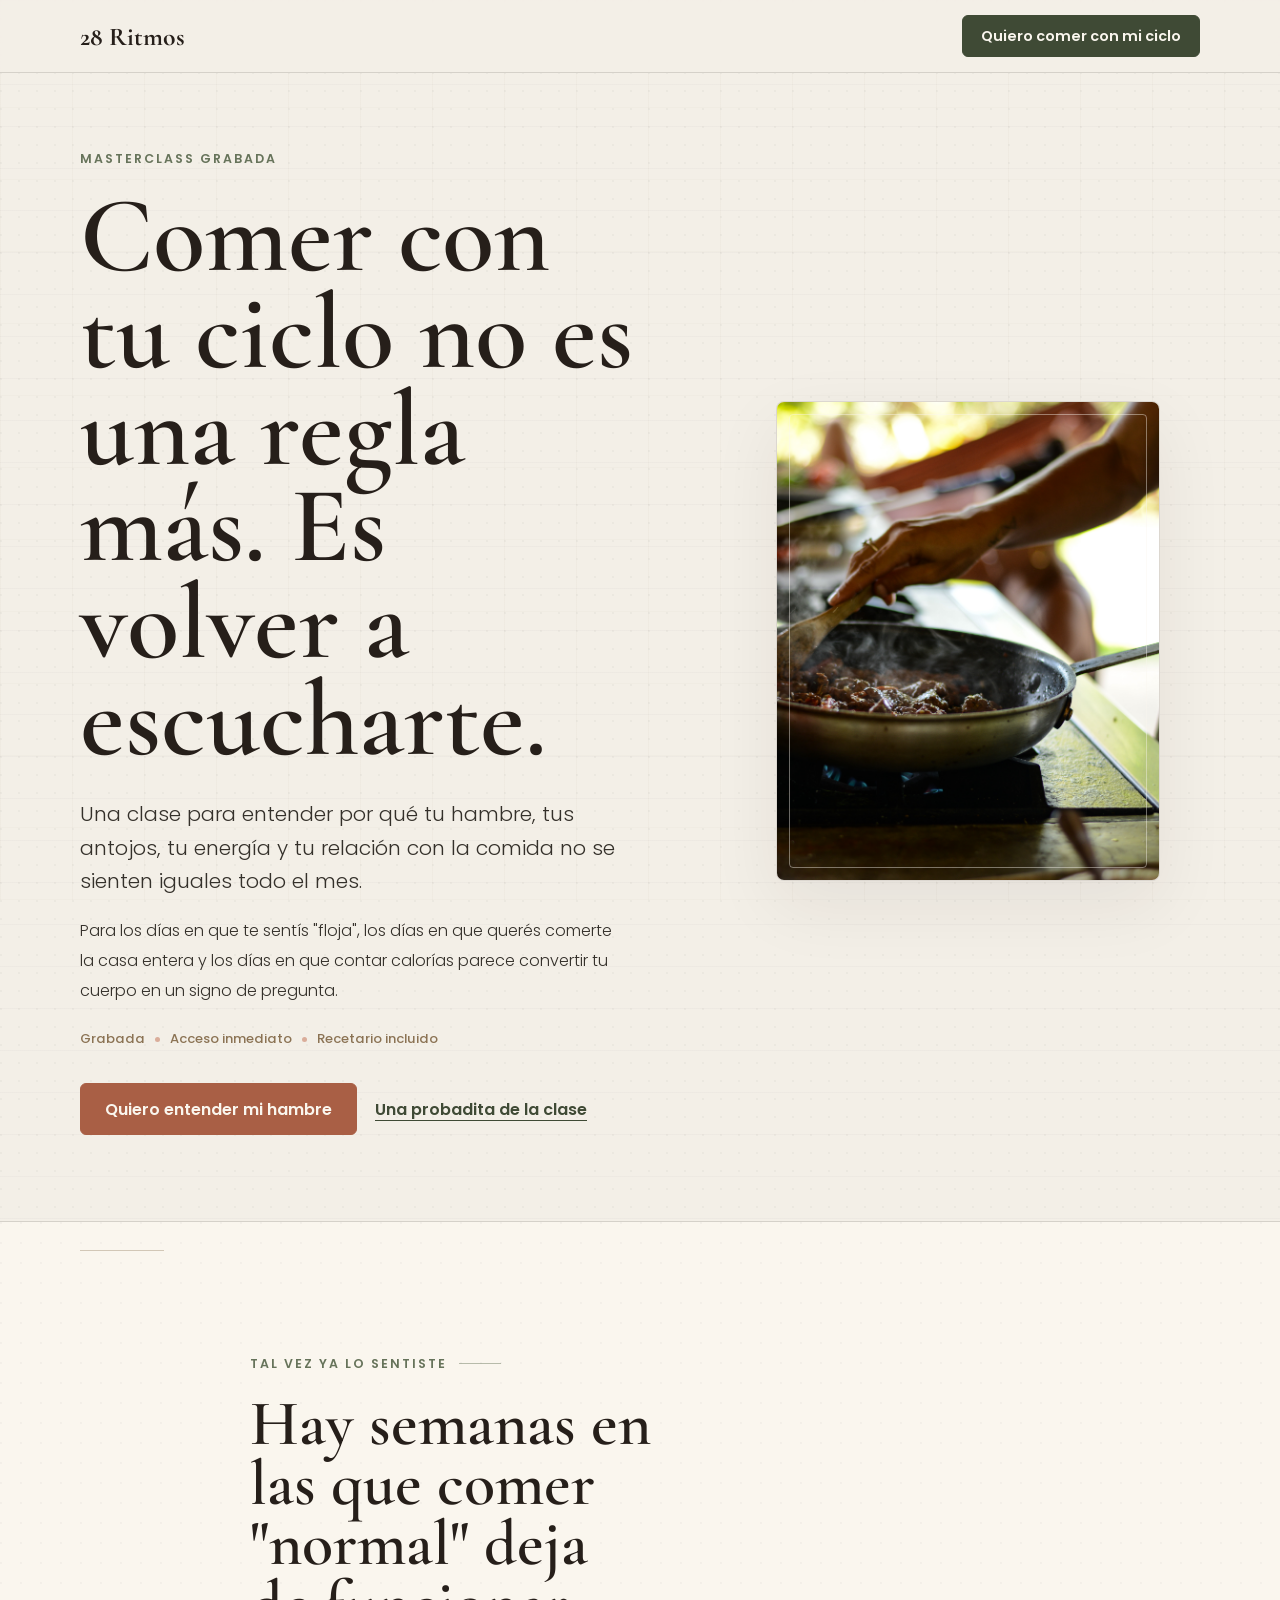
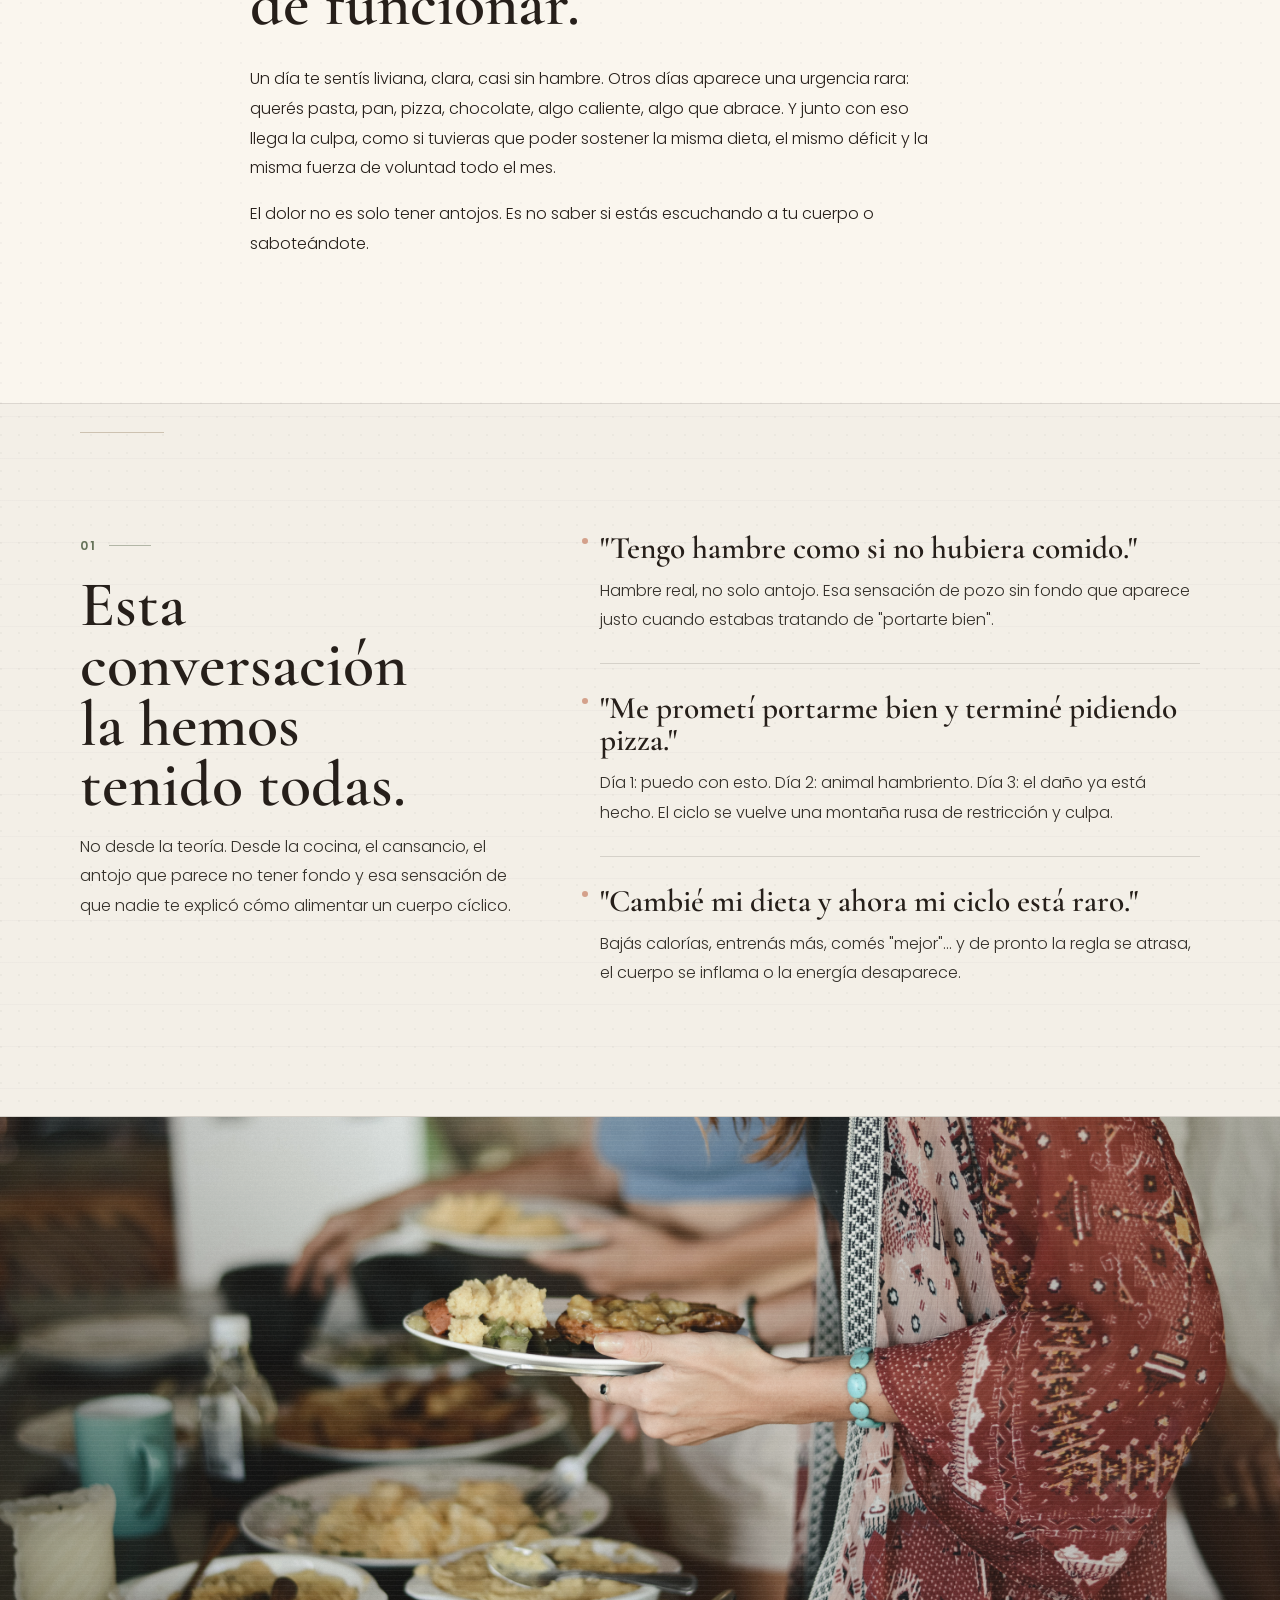
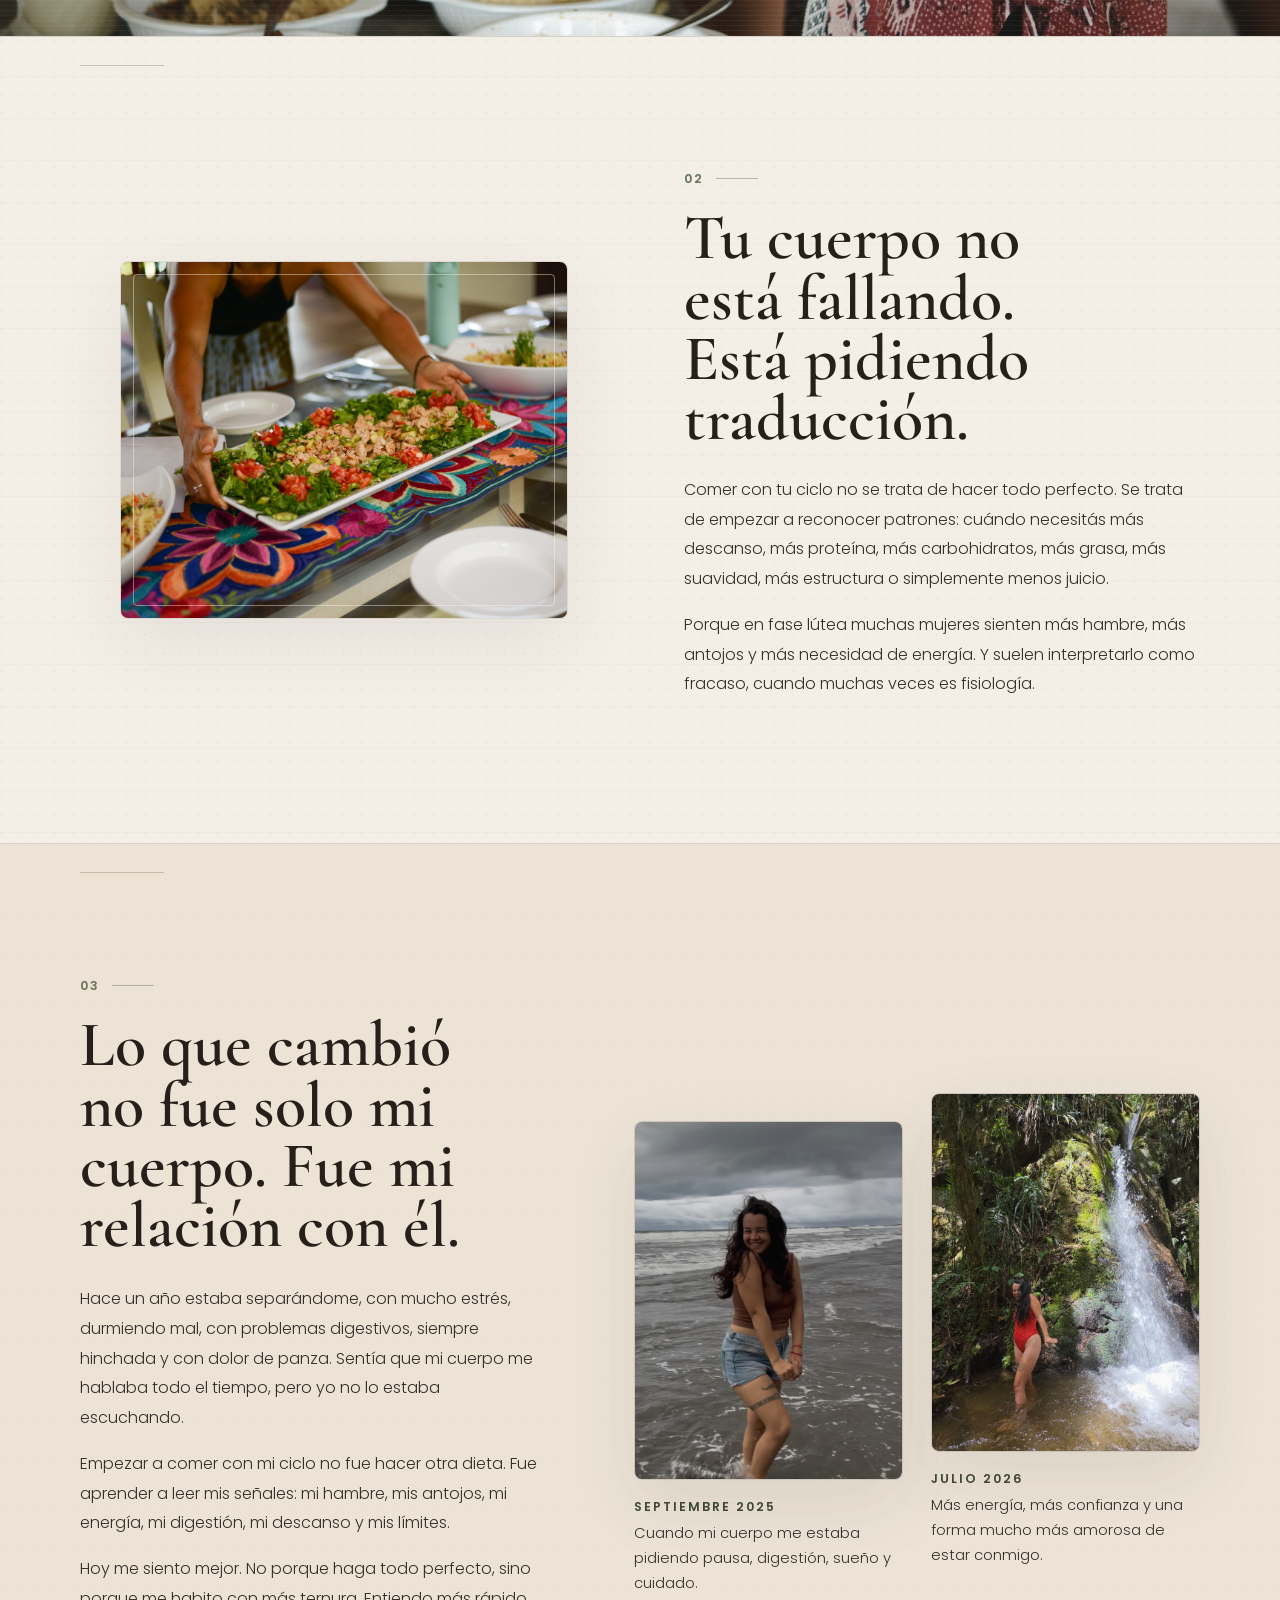
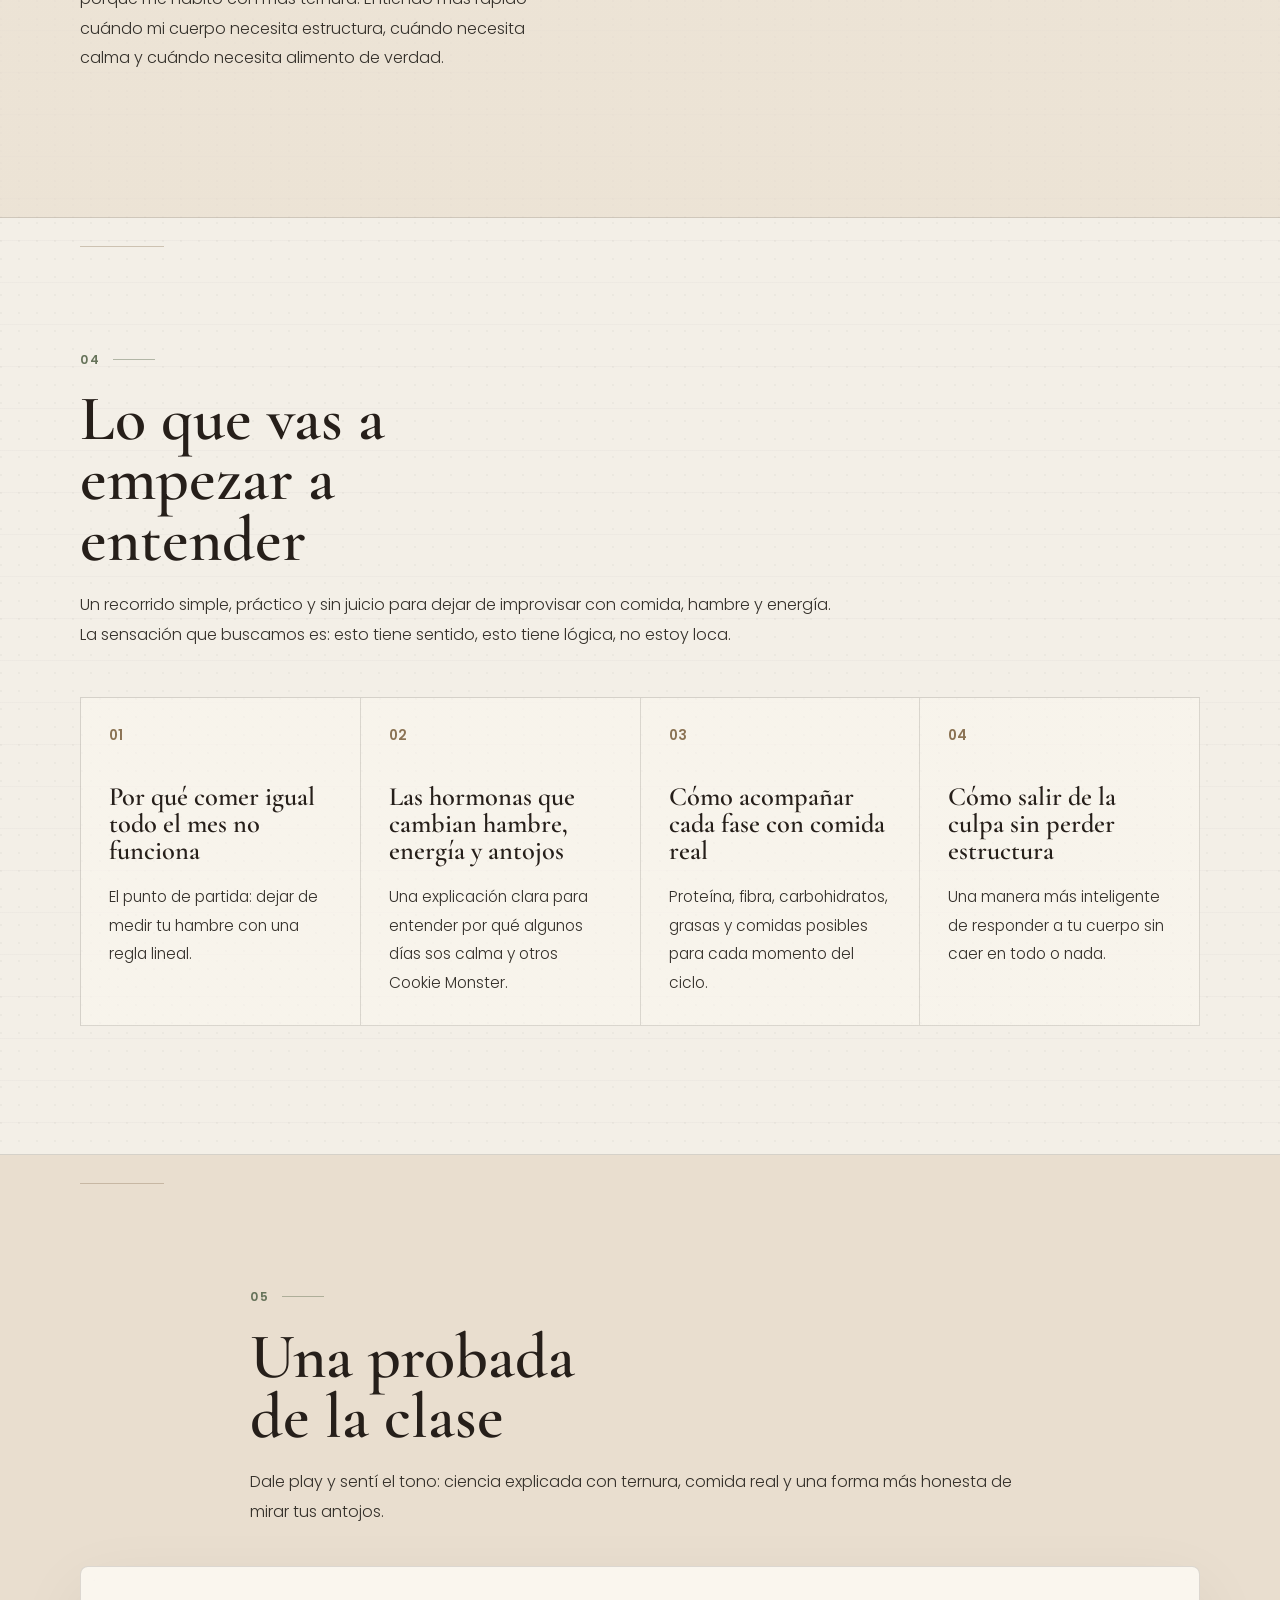
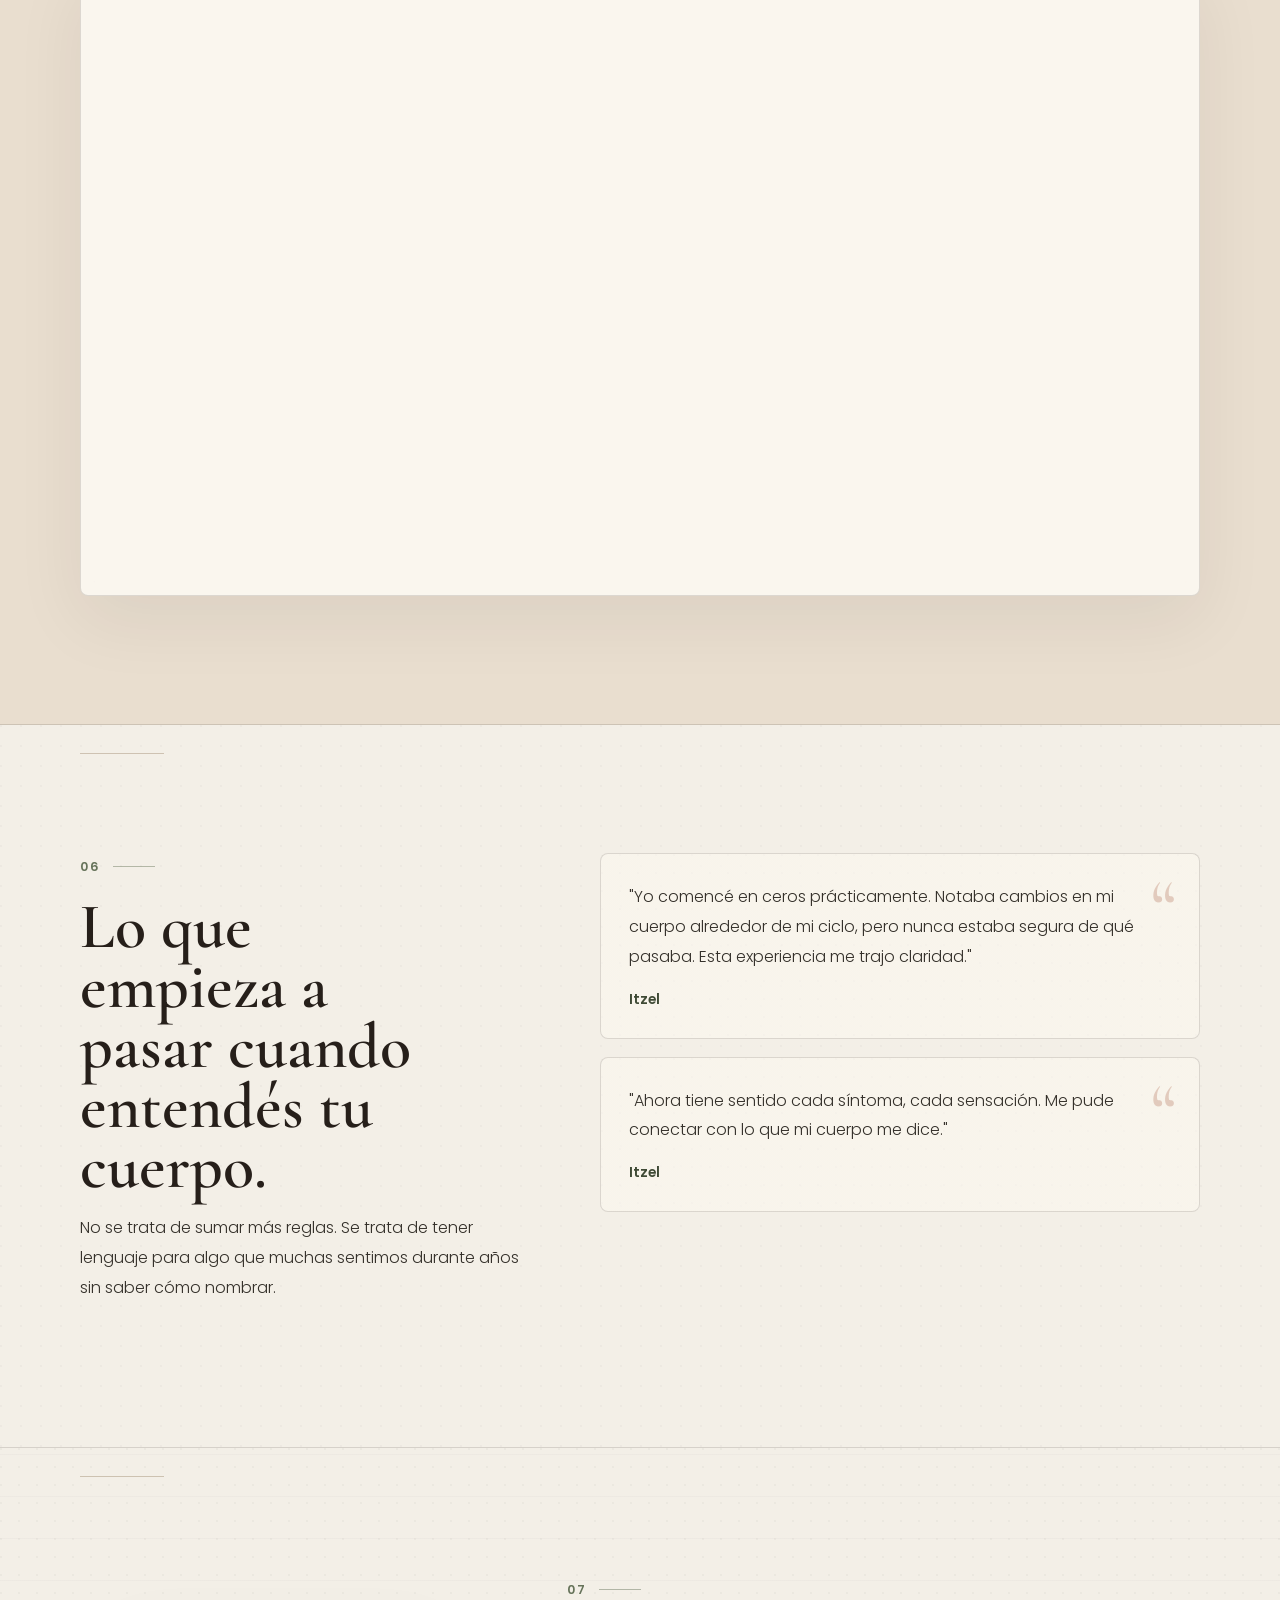
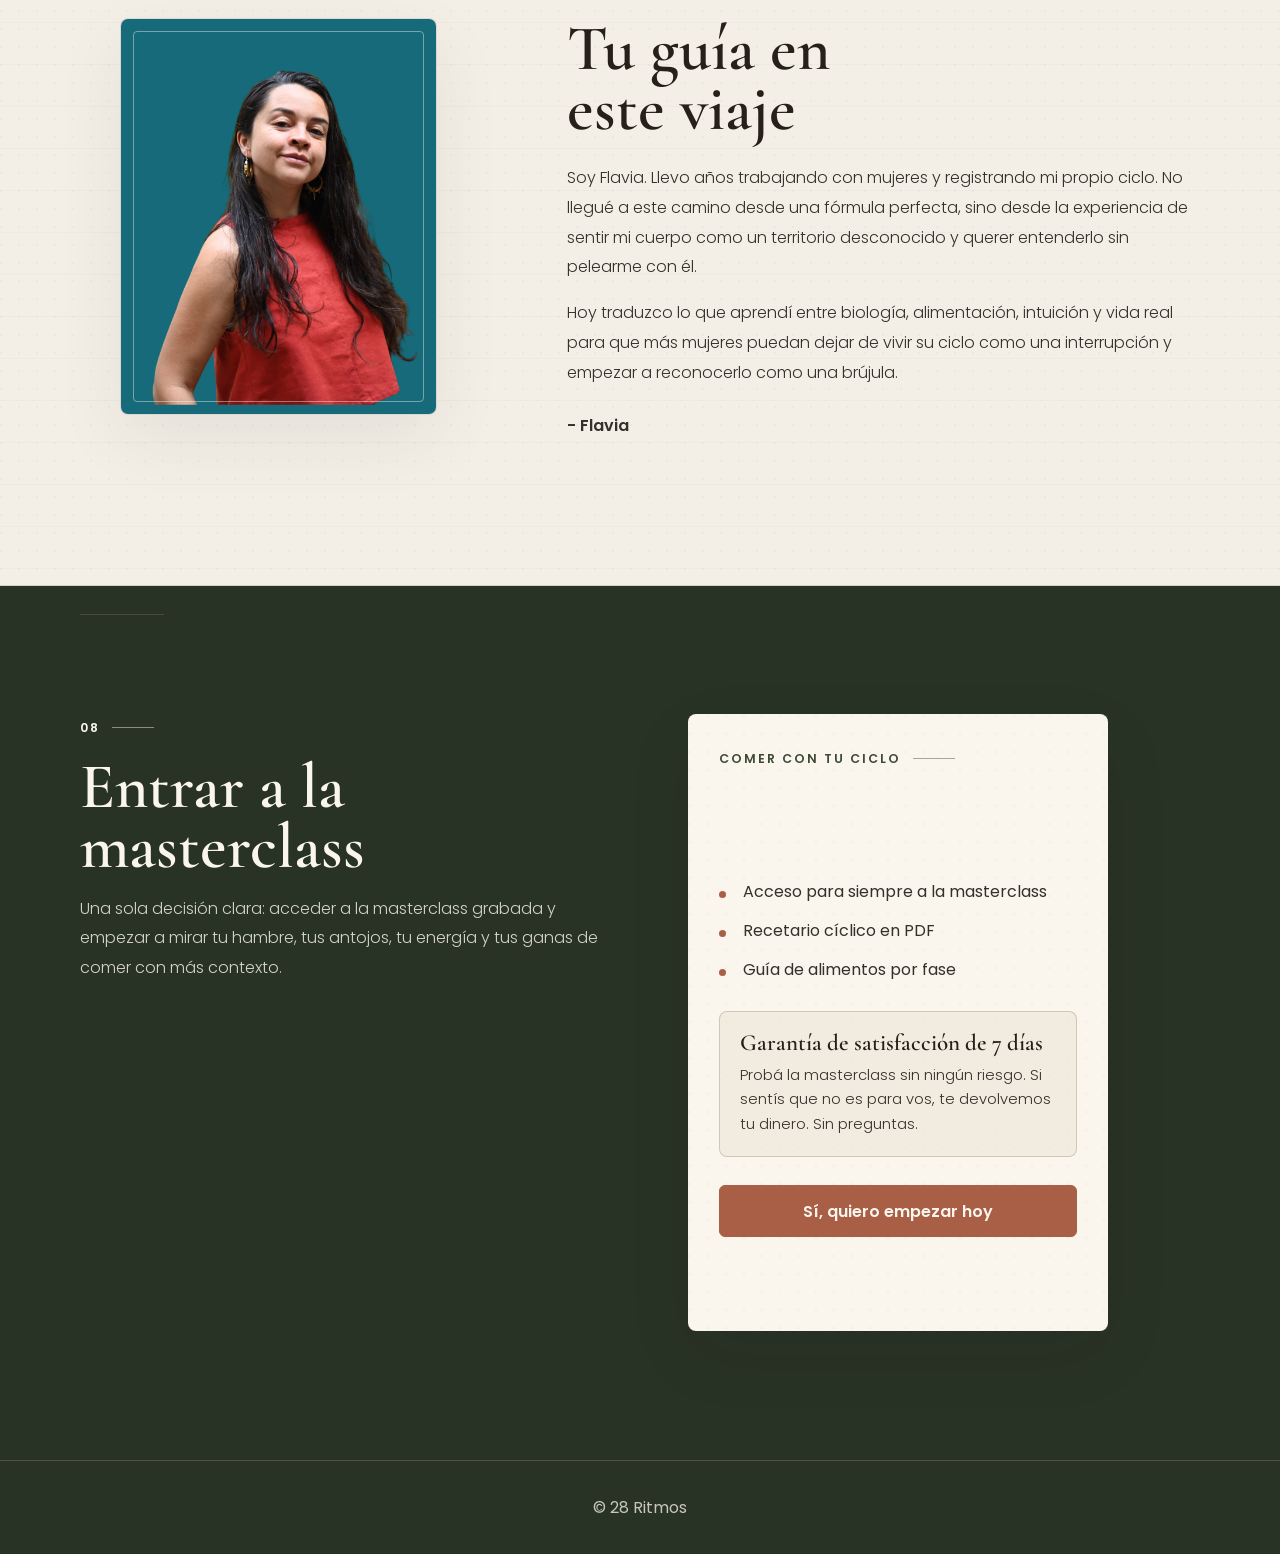
==== index.html @ 04b32494 "Refine masterclass video CTA" ====
<!DOCTYPE html>
<html lang="es-AR">
<head>
  <meta charset="UTF-8" />
  <meta name="viewport" content="width=device-width, initial-scale=1.0" />
  <title>Comer con tu ciclo · Masterclass 28 Ritmos</title>
  <link rel="preconnect" href="https://fonts.googleapis.com">
  <link rel="preconnect" href="https://fonts.gstatic.com" crossorigin>
  <link href="https://fonts.googleapis.com/css2?family=Cormorant+Garamond:wght@500;600;700&family=Poppins:wght@300;400;500;600&display=swap" rel="stylesheet">
  <link rel="stylesheet" href="styles.css" />
  <script src="https://t.contentsquare.net/uxa/dbc3b6485db38.js" defer></script>
  <script>
    !function(f,b,e,v,n,t,s)
    {if(f.fbq)return;n=f.fbq=function(){n.callMethod?
    n.callMethod.apply(n,arguments):n.queue.push(arguments)};
    if(!f._fbq)f._fbq=n;n.push=n;n.loaded=!0;n.version='2.0';
    n.queue=[];t=b.createElement(e);t.async=!0;
    t.src=v;s=b.getElementsByTagName(e)[0];
    s.parentNode.insertBefore(t,s)}(window, document,'script',
    'https://connect.facebook.net/en_US/fbevents.js');
    fbq('init', '357881474631992');
    fbq('track', 'PageView');
  </script>
</head>
<body>
  <noscript><img height="1" width="1" style="display:none" src="https://www.facebook.com/tr?id=357881474631992&ev=PageView&noscript=1" alt="" /></noscript>
  <header class="site-header">
    <div class="container header-inner">
      <a class="brand" href="#inicio">28 Ritmos</a>
      <a class="header-cta" href="#checkout">Quiero comer con mi ciclo</a>
    </div>
  </header>

  <main id="inicio">
    <section class="hero">
      <div class="container hero-grid">
        <div class="hero-copy">
          <p class="eyebrow">Masterclass grabada</p>
          <h1>Comer con tu ciclo no es una regla más. Es volver a escucharte.</h1>
          <p class="lead">Una clase para entender por qué tu hambre, tus antojos, tu energía y tu relación con la comida no se sienten iguales todo el mes.</p>
          <p class="soft-copy">Para los días en que te sentís "floja", los días en que querés comerte la casa entera y los días en que contar calorías parece convertir tu cuerpo en un signo de pregunta.</p>
          <div class="hero-meta" aria-label="Detalles de la masterclass">
            <span>Grabada</span>
            <span>Acceso inmediato</span>
            <span>Recetario incluido</span>
          </div>
          <div class="hero-actions">
            <a class="btn primary" href="#checkout">Quiero entender mi hambre</a>
            <a class="text-link" href="#video">Una probadita de la clase</a>
          </div>
        </div>

        <figure class="hero-image">
          <img src="imagenes/Tantrahuasca-44.jpg" alt="Manos cocinando en una cocina abierta, con luz natural" />
        </figure>
      </div>
    </section>

    <section class="chapter intro-note">
      <div class="container narrow">
        <p class="chapter-kicker">Tal vez ya lo sentiste</p>
        <h2>Hay semanas en las que comer "normal" deja de funcionar.</h2>
        <p>Un día te sentís liviana, clara, casi sin hambre. Otros días aparece una urgencia rara: querés pasta, pan, pizza, chocolate, algo caliente, algo que abrace. Y junto con eso llega la culpa, como si tuvieras que poder sostener la misma dieta, el mismo déficit y la misma fuerza de voluntad todo el mes.</p>
        <p>El dolor no es solo tener antojos. Es no saber si estás escuchando a tu cuerpo o saboteándote.</p>
      </div>
    </section>

    <section class="chapter lived-in">
      <div class="container split-grid">
        <div>
          <p class="section-label">01</p>
          <h2>Esta conversación la hemos tenido todas.</h2>
          <p class="muted">No desde la teoría. Desde la cocina, el cansancio, el antojo que parece no tener fondo y esa sensación de que nadie te explicó cómo alimentar un cuerpo cíclico.</p>
        </div>
        <div class="pain-list" aria-label="Dolores comunes de alimentación y ciclo">
          <article>
            <h3>"Tengo hambre como si no hubiera comido."</h3>
            <p>Hambre real, no solo antojo. Esa sensación de pozo sin fondo que aparece justo cuando estabas tratando de "portarte bien".</p>
          </article>
          <article>
            <h3>"Me prometí portarme bien y terminé pidiendo pizza."</h3>
            <p>Día 1: puedo con esto. Día 2: animal hambriento. Día 3: el daño ya está hecho. El ciclo se vuelve una montaña rusa de restricción y culpa.</p>
          </article>
          <article>
            <h3>"Cambié mi dieta y ahora mi ciclo está raro."</h3>
            <p>Bajás calorías, entrenás más, comés "mejor"... y de pronto la regla se atrasa, el cuerpo se inflama o la energía desaparece.</p>
          </article>
        </div>
      </div>
    </section>

    <section class="image-band">
      <img src="imagenes/Tantrahuasca-1.jpg" alt="Mujeres sirviéndose comida en una mesa compartida" />
    </section>

    <section class="chapter body-language">
      <div class="container split-grid reverse">
        <figure class="quiet-image">
          <img src="imagenes/Tantrahuasca-48.jpg" alt="Manos llevando comida fresca a una mesa compartida" />
        </figure>
        <div>
          <p class="section-label">02</p>
          <h2>Tu cuerpo no está fallando. Está pidiendo traducción.</h2>
          <p>Comer con tu ciclo no se trata de hacer todo perfecto. Se trata de empezar a reconocer patrones: cuándo necesitás más descanso, más proteína, más carbohidratos, más grasa, más suavidad, más estructura o simplemente menos juicio.</p>
          <p>Porque en fase lútea muchas mujeres sienten más hambre, más antojos y más necesidad de energía. Y suelen interpretarlo como fracaso, cuando muchas veces es fisiología.</p>
        </div>
      </div>
    </section>

    <section class="chapter body-story">
      <div class="container body-story-grid">
        <div class="body-story-copy">
          <p class="section-label">03</p>
          <h2>Lo que cambió no fue solo mi cuerpo. Fue mi relación con él.</h2>
          <p>Hace un año estaba separándome, con mucho estrés, durmiendo mal, con problemas digestivos, siempre hinchada y con dolor de panza. Sentía que mi cuerpo me hablaba todo el tiempo, pero yo no lo estaba escuchando.</p>
          <p>Empezar a comer con mi ciclo no fue hacer otra dieta. Fue aprender a leer mis señales: mi hambre, mis antojos, mi energía, mi digestión, mi descanso y mis límites.</p>
          <p>Hoy me siento mejor. No porque haga todo perfecto, sino porque me habito con más ternura. Entiendo más rápido cuándo mi cuerpo necesita estructura, cuándo necesita calma y cuándo necesita alimento de verdad.</p>
        </div>
        <div class="body-story-photos" aria-label="Historia personal de Flavia">
          <figure class="story-photo story-photo-before">
            <img src="imagenes/flavia-septiembre-2025.jpg" alt="Flavia en la playa en septiembre de 2025" />
            <figcaption>
              <span>Septiembre 2025</span>
              Cuando mi cuerpo me estaba pidiendo pausa, digestión, sueño y cuidado.
            </figcaption>
          </figure>
          <figure class="story-photo story-photo-after">
            <img src="imagenes/flavia-julio-2026.JPG" alt="Flavia en una cascada en julio de 2026" />
            <figcaption>
              <span>Julio 2026</span>
              Más energía, más confianza y una forma mucho más amorosa de estar conmigo.
            </figcaption>
          </figure>
        </div>
      </div>
    </section>

    <section class="chapter learn">
      <div class="container">
        <div class="section-heading">
          <p class="section-label">04</p>
          <h2>Lo que vas a empezar a entender</h2>
          <p class="muted">Un recorrido simple, práctico y sin juicio para dejar de improvisar con comida, hambre y energía. La sensación que buscamos es: esto tiene sentido, esto tiene lógica, no estoy loca.</p>
        </div>

        <div class="modules">
          <article>
            <span>01</span>
            <h3>Por qué comer igual todo el mes no funciona</h3>
            <p>El punto de partida: dejar de medir tu hambre con una regla lineal.</p>
          </article>
          <article>
            <span>02</span>
            <h3>Las hormonas que cambian hambre, energía y antojos</h3>
            <p>Una explicación clara para entender por qué algunos días sos calma y otros Cookie Monster.</p>
          </article>
          <article>
            <span>03</span>
            <h3>Cómo acompañar cada fase con comida real</h3>
            <p>Proteína, fibra, carbohidratos, grasas y comidas posibles para cada momento del ciclo.</p>
          </article>
          <article>
            <span>04</span>
            <h3>Cómo salir de la culpa sin perder estructura</h3>
            <p>Una manera más inteligente de responder a tu cuerpo sin caer en todo o nada.</p>
          </article>
        </div>
      </div>
    </section>

    <section id="video" class="chapter video-section">
      <div class="container narrow">
        <p class="section-label">05</p>
        <h2>Una probada de la clase</h2>
        <p class="muted">Dale play y sentí el tono: ciencia explicada con ternura, comida real y una forma más honesta de mirar tus antojos.</p>
      </div>
      <div class="container video-container">
        <div class="video-wrap">
          <iframe src="https://www.youtube.com/embed/WgGdEuFdgo0" title="Video presentación de la masterclass Comer con tu Ciclo" frameborder="0" allow="accelerometer; autoplay; clipboard-write; encrypted-media; gyroscope; picture-in-picture" allowfullscreen></iframe>
        </div>
      </div>
    </section>

    <section class="chapter testimonials-section">
      <div class="container split-grid">
        <div>
          <p class="section-label">06</p>
          <h2>Lo que empieza a pasar cuando entendés tu cuerpo.</h2>
          <p class="muted">No se trata de sumar más reglas. Se trata de tener lenguaje para algo que muchas sentimos durante años sin saber cómo nombrar.</p>
        </div>
        <div class="testimonial-grid">
          <article class="testimonial-card">
            <p>"Yo comencé en ceros prácticamente. Notaba cambios en mi cuerpo alrededor de mi ciclo, pero nunca estaba segura de qué pasaba. Esta experiencia me trajo claridad."</p>
            <span>Itzel</span>
          </article>
          <article class="testimonial-card">
            <p>"Ahora tiene sentido cada síntoma, cada sensación. Me pude conectar con lo que mi cuerpo me dice."</p>
            <span>Itzel</span>
          </article>
        </div>
      </div>
    </section>

    <section class="chapter guide-section">
      <div class="container guide-grid">
        <figure class="guide-photo-wrap">
          <img class="guide-photo" src="imagenes/flavia-profile-picture.png" alt="Retrato de Flavia, guía de 28 Ritmos" />
        </figure>
        <div>
          <p class="section-label">07</p>
          <h2>Tu guía en este viaje</h2>
          <p>Soy Flavia. Llevo años trabajando con mujeres y registrando mi propio ciclo. No llegué a este camino desde una fórmula perfecta, sino desde la experiencia de sentir mi cuerpo como un territorio desconocido y querer entenderlo sin pelearme con él.</p>
          <p>Hoy traduzco lo que aprendí entre biología, alimentación, intuición y vida real para que más mujeres puedan dejar de vivir su ciclo como una interrupción y empezar a reconocerlo como una brújula.</p>
          <p class="signature">- Flavia</p>
        </div>
      </div>
    </section>

    <section id="checkout" class="chapter checkout">
      <div class="container checkout-grid">
        <div>
          <p class="section-label">08</p>
          <h2>Entrar a la masterclass</h2>
          <p>Una sola decisión clara: acceder a la masterclass grabada y empezar a mirar tu hambre, tus antojos, tu energía y tus ganas de comer con más contexto.</p>
        </div>
        <div class="checkout-card">
          <p class="offer-label">Comer con tu ciclo</p>
          <p class="price">US$17</p>
          <ul>
            <li>Acceso para siempre a la masterclass</li>
            <li>Recetario cíclico en PDF</li>
            <li>Guía de alimentos por fase</li>
          </ul>
          <div class="guarantee-note">
            <h3>Garantía de satisfacción de 7 días</h3>
            <p>Probá la masterclass sin ningún riesgo. Si sentís que no es para vos, te devolvemos tu dinero. Sin preguntas.</p>
          </div>
          <a class="btn primary full" href="https://pay.hotmart.com/C106480987Y?off=ixzd50zg&checkoutMode=10" onclick="fbq('track', 'InitiateCheckout', {content_name: 'Comé con tu Ciclo', value: 17, currency: 'USD'});">Sí, quiero empezar hoy</a>
          <p class="subtle-note">El complemento del curso aparece dentro del checkout, no en esta página.</p>
        </div>
      </div>
    </section>
  </main>

  <footer class="site-footer">
    <div class="container">© 28 Ritmos</div>
  </footer>
</body>
</html>
---- styles.css ----
:root {
  --linen: #F3EFE7;
  --warm-cream: #E9DECF;
  --paper: #FAF6EE;
  --dark-cacao: #261F1A;
  --warm-charcoal: #34302A;
  --moss: #66735A;
  --deep-olive: #3F4A35;
  --forest: #283225;
  --soft-clay: #C9856B;
  --terracotta: #A95F45;
  --bronze: #8B7354;
  --line: rgba(38, 31, 26, 0.14);
}

* {
  box-sizing: border-box;
}

html {
  scroll-behavior: smooth;
}

body {
  margin: 0;
  font-family: "Poppins", system-ui, -apple-system, BlinkMacSystemFont, "Segoe UI", sans-serif;
  background:
    radial-gradient(circle at 1px 1px, rgba(38, 31, 26, 0.035) 1px, transparent 0),
    linear-gradient(rgba(38, 31, 26, 0.024) 1px, transparent 1px),
    var(--linen);
  background-size: 18px 18px, 100% 42px;
  color: var(--dark-cacao);
  -webkit-font-smoothing: antialiased;
}

body::before {
  content: "";
  position: fixed;
  inset: 0;
  z-index: -1;
  background:
    repeating-linear-gradient(90deg, rgba(139, 115, 84, 0.03) 0 1px, transparent 1px 72px),
    repeating-linear-gradient(0deg, rgba(139, 115, 84, 0.025) 0 1px, transparent 1px 72px);
  pointer-events: none;
}

img {
  display: block;
  width: 100%;
}

a {
  color: inherit;
}

.container {
  width: min(1120px, calc(100% - 40px));
  margin: 0 auto;
}

.narrow {
  width: min(780px, calc(100% - 40px));
}

.site-header {
  position: sticky;
  top: 0;
  z-index: 20;
  background: rgba(243, 239, 231, 0.9);
  border-bottom: 1px solid var(--line);
  backdrop-filter: blur(14px);
}

.header-inner {
  min-height: 72px;
  display: flex;
  align-items: center;
  justify-content: space-between;
  gap: 20px;
}

.brand {
  font-family: "Cormorant Garamond", Georgia, serif;
  font-size: 1.6rem;
  font-weight: 700;
  text-decoration: none;
}

.header-cta {
  display: inline-flex;
  align-items: center;
  justify-content: center;
  min-height: 42px;
  padding: 0 18px;
  border: 1px solid var(--deep-olive);
  border-radius: 6px;
  background: var(--deep-olive);
  color: var(--paper);
  font-size: 0.9rem;
  font-weight: 600;
  text-decoration: none;
}

.hero {
  padding: 74px 0 86px;
  border-bottom: 1px solid var(--line);
}

.course-hero h1 {
  max-width: 8ch;
}

.hero-grid {
  display: grid;
  grid-template-columns: minmax(0, 0.9fr) minmax(360px, 0.72fr);
  gap: clamp(34px, 6vw, 78px);
  align-items: center;
}

.hero-copy {
  max-width: 680px;
}

.eyebrow,
.section-label,
.chapter-kicker,
.offer-label {
  margin: 0 0 18px;
  color: var(--moss);
  font-size: 0.78rem;
  font-weight: 600;
  letter-spacing: 0.16em;
  text-transform: uppercase;
}

.section-label,
.chapter-kicker,
.offer-label {
  display: inline-flex;
  align-items: center;
  gap: 12px;
}

.section-label::after,
.chapter-kicker::after,
.offer-label::after {
  content: "";
  width: 42px;
  height: 1px;
  background: currentColor;
  opacity: 0.46;
}

h1,
h2,
h3 {
  margin: 0;
  color: var(--dark-cacao);
  font-family: "Cormorant Garamond", Georgia, serif;
  font-weight: 600;
  letter-spacing: 0;
}

h1 {
  max-width: 11ch;
  font-size: clamp(3.8rem, 8.4vw, 7.9rem);
  line-height: 0.9;
}

h2 {
  max-width: 12ch;
  font-size: clamp(2.8rem, 5vw, 5.2rem);
  line-height: 0.94;
}

h3 {
  font-size: clamp(1.6rem, 2.45vw, 2.35rem);
  line-height: 1.02;
}

p {
  font-size: 1rem;
  font-weight: 300;
  line-height: 1.86;
}

.lead {
  max-width: 48ch;
  margin: 28px 0 0;
  color: var(--warm-charcoal);
  font-size: clamp(1.08rem, 1.7vw, 1.28rem);
  line-height: 1.65;
}

.soft-copy,
.muted {
  color: var(--warm-charcoal);
}

.soft-copy {
  max-width: 54ch;
  margin: 18px 0 0;
}

.hero-actions {
  margin-top: 34px;
  display: flex;
  flex-wrap: wrap;
  align-items: center;
  gap: 18px;
}

.hero-meta {
  display: flex;
  flex-wrap: wrap;
  gap: 10px;
  margin-top: 24px;
  color: var(--bronze);
  font-size: 0.82rem;
  font-weight: 500;
}

.hero-meta span {
  display: inline-flex;
  align-items: center;
  gap: 10px;
}

.hero-meta span:not(:last-child)::after {
  content: "";
  width: 5px;
  height: 5px;
  border-radius: 50%;
  background: var(--soft-clay);
  opacity: 0.62;
}

.btn {
  display: inline-flex;
  align-items: center;
  justify-content: center;
  min-height: 52px;
  padding: 0 24px;
  border-radius: 6px;
  font-weight: 600;
  text-decoration: none;
  transition: transform 160ms ease, background-color 160ms ease, border-color 160ms ease;
}

.btn.primary {
  background: var(--terracotta);
  color: var(--paper);
  border: 1px solid var(--terracotta);
}

.btn.primary:hover {
  background: #914E38;
  border-color: #914E38;
  transform: translateY(-1px);
}

.btn.full {
  width: 100%;
}

.text-link {
  color: var(--deep-olive);
  font-weight: 600;
  text-underline-offset: 5px;
}

.hero-image,
.quiet-image,
.guide-photo-wrap,
.video-wrap,
.checkout-card {
  border: 1px solid var(--line);
  background: var(--paper);
  box-shadow: 0 24px 70px rgba(38, 31, 26, 0.07);
}

.hero-image {
  position: relative;
  aspect-ratio: 4 / 5;
  overflow: hidden;
  border-radius: 8px;
}

.hero-image::after,
.quiet-image::after,
.guide-photo-wrap::after,
.video-wrap::after {
  content: "";
  position: absolute;
  inset: 12px;
  border: 1px solid rgba(250, 246, 238, 0.42);
  border-radius: 4px;
  pointer-events: none;
}

.hero-image img,
.quiet-image img,
.image-band img,
.guide-photo,
.video-wrap iframe {
  height: 100%;
  object-fit: cover;
}

.chapter {
  position: relative;
  padding: clamp(72px, 10vw, 136px) 0;
  border-bottom: 1px solid var(--line);
}

.chapter::before {
  content: "";
  position: absolute;
  top: 28px;
  left: max(20px, calc((100vw - 1120px) / 2));
  width: 84px;
  height: 1px;
  background: rgba(139, 115, 84, 0.36);
}

.intro-note {
  background:
    radial-gradient(circle at 1px 1px, rgba(38, 31, 26, 0.032) 1px, transparent 0),
    var(--paper);
  background-size: 20px 20px;
}

.intro-note h2 {
  max-width: 13ch;
  margin-bottom: 30px;
}

.intro-note p:not(.chapter-kicker) {
  max-width: 68ch;
}

.split-grid {
  display: grid;
  grid-template-columns: minmax(0, 0.74fr) minmax(340px, 1fr);
  gap: clamp(34px, 6vw, 82px);
  align-items: start;
}

.split-grid.reverse {
  grid-template-columns: minmax(340px, 0.88fr) minmax(0, 0.86fr);
  align-items: center;
}

.pain-list {
  display: grid;
  gap: 28px;
}

.pain-list article {
  position: relative;
  padding-bottom: 28px;
  border-bottom: 1px solid var(--line);
}

.pain-list article::before {
  content: "";
  position: absolute;
  left: -18px;
  top: 6px;
  width: 6px;
  height: 6px;
  border-radius: 50%;
  background: var(--soft-clay);
  opacity: 0.74;
}

.pain-list article:last-child {
  border-bottom: 0;
  padding-bottom: 0;
}

.pain-list p {
  margin: 12px 0 0;
  color: var(--warm-charcoal);
}

.image-band {
  position: relative;
  height: clamp(240px, 42vw, 520px);
  overflow: hidden;
  border-bottom: 1px solid var(--line);
}

.image-band img {
  filter: saturate(0.86) contrast(0.96);
}

.image-band::after {
  content: "";
  position: absolute;
  inset: 0;
  background:
    linear-gradient(90deg, rgba(38, 31, 26, 0.18), transparent 30%, transparent 70%, rgba(38, 31, 26, 0.14)),
    repeating-linear-gradient(0deg, rgba(250, 246, 238, 0.045) 0 1px, transparent 1px 5px);
  pointer-events: none;
}

.quiet-image {
  position: relative;
  overflow: hidden;
  border-radius: 8px;
  aspect-ratio: 5 / 4;
}

.body-language h2 {
  max-width: 12ch;
  margin-bottom: 26px;
}

.body-language p:not(.section-label) {
  color: var(--warm-charcoal);
}

.body-story {
  background:
    linear-gradient(rgba(233, 222, 207, 0.72), rgba(233, 222, 207, 0.72)),
    radial-gradient(circle at 1px 1px, rgba(38, 31, 26, 0.035) 1px, transparent 0);
  background-size: auto, 18px 18px;
}

.body-story-grid {
  display: grid;
  grid-template-columns: minmax(0, 0.82fr) minmax(420px, 1fr);
  gap: clamp(38px, 7vw, 92px);
  align-items: center;
}

.body-story-copy h2 {
  max-width: 13ch;
  margin-bottom: 28px;
}

.body-story-copy p:not(.section-label) {
  max-width: 64ch;
  color: var(--warm-charcoal);
}

.body-story-photos {
  display: grid;
  grid-template-columns: repeat(2, minmax(0, 1fr));
  gap: clamp(16px, 2.6vw, 28px);
  align-items: end;
}

.story-photo {
  position: relative;
  margin: 0;
}

.story-photo-before {
  transform: translateY(28px);
}

.story-photo img {
  aspect-ratio: 3 / 4;
  height: 100%;
  object-fit: cover;
  border: 1px solid rgba(38, 31, 26, 0.16);
  border-radius: 8px;
  box-shadow: 0 24px 70px rgba(38, 31, 26, 0.09);
  filter: saturate(0.9) contrast(0.96);
}

.story-photo figcaption {
  margin-top: 16px;
  color: var(--warm-charcoal);
  font-size: 0.92rem;
  font-weight: 300;
  line-height: 1.7;
}

.story-photo figcaption span {
  display: block;
  margin-bottom: 4px;
  color: var(--deep-olive);
  font-size: 0.78rem;
  font-weight: 600;
  letter-spacing: 0.16em;
  text-transform: uppercase;
}

.section-heading {
  max-width: 760px;
  margin-bottom: 48px;
}

.section-heading h2 {
  max-width: 14ch;
  margin-bottom: 20px;
}

.modules {
  display: grid;
  grid-template-columns: repeat(4, minmax(0, 1fr));
  border-top: 1px solid var(--line);
  border-left: 1px solid var(--line);
}

.modules article {
  min-height: 260px;
  padding: 28px;
  background:
    linear-gradient(rgba(250, 246, 238, 0.68), rgba(250, 246, 238, 0.68)),
    radial-gradient(circle at 1px 1px, rgba(38, 31, 26, 0.05) 1px, transparent 0);
  background-size: auto, 18px 18px;
  border-right: 1px solid var(--line);
  border-bottom: 1px solid var(--line);
}

.modules span {
  display: block;
  margin-bottom: 38px;
  color: var(--bronze);
  font-size: 0.86rem;
  font-weight: 600;
}

.modules h3 {
  font-size: clamp(1.65rem, 2vw, 2.05rem);
}

.modules p {
  margin: 18px 0 0;
  color: var(--warm-charcoal);
  font-size: 0.96rem;
}

.course-band {
  height: clamp(280px, 46vw, 560px);
}

.course-list {
  gap: 24px;
}

.course-modules {
  display: grid;
  grid-template-columns: repeat(7, minmax(260px, 1fr));
  gap: 0;
  overflow-x: auto;
  border: 1px solid var(--line);
  scroll-snap-type: x proximity;
}

.course-modules article {
  min-height: 340px;
  padding: 30px;
  background:
    linear-gradient(rgba(250, 246, 238, 0.72), rgba(250, 246, 238, 0.72)),
    radial-gradient(circle at 1px 1px, rgba(38, 31, 26, 0.045) 1px, transparent 0);
  background-size: auto, 18px 18px;
  border-right: 1px solid var(--line);
  scroll-snap-align: start;
}

.course-modules article:last-child {
  border-right: 0;
}

.course-modules span {
  display: block;
  margin-bottom: 54px;
  color: var(--bronze);
  font-size: 0.84rem;
  font-weight: 600;
  letter-spacing: 0.16em;
  text-transform: uppercase;
}

.course-modules h3 {
  font-size: clamp(1.75rem, 2.2vw, 2.25rem);
}

.course-modules p {
  margin: 20px 0 0;
  color: var(--warm-charcoal);
  font-size: 0.96rem;
}

.outcomes-section {
  background:
    radial-gradient(circle at 1px 1px, rgba(38, 31, 26, 0.032) 1px, transparent 0),
    var(--paper);
  background-size: 20px 20px;
}

.outcome-grid {
  display: grid;
  grid-template-columns: repeat(2, minmax(0, 1fr));
  gap: 1px;
  background: var(--line);
  border: 1px solid var(--line);
}

.outcome-grid article {
  padding: 28px;
  background: var(--paper);
}

.outcome-grid p {
  margin: 14px 0 0;
  color: var(--warm-charcoal);
  font-size: 0.96rem;
}

.testimonials-section {
  background:
    radial-gradient(circle at 1px 1px, rgba(38, 31, 26, 0.026) 1px, transparent 0),
    var(--linen);
  background-size: 20px 20px;
}

.testimonial-grid {
  display: grid;
  gap: 18px;
}

.testimonial-card {
  position: relative;
  padding: 28px;
  border: 1px solid var(--line);
  border-radius: 8px;
  background:
    linear-gradient(rgba(250, 246, 238, 0.72), rgba(250, 246, 238, 0.72)),
    radial-gradient(circle at 1px 1px, rgba(38, 31, 26, 0.04) 1px, transparent 0);
  background-size: auto, 18px 18px;
}

.testimonial-card::before {
  content: "“";
  position: absolute;
  top: 14px;
  right: 22px;
  color: rgba(169, 95, 69, 0.28);
  font-family: "Cormorant Garamond", Georgia, serif;
  font-size: 5rem;
  line-height: 1;
}

.testimonial-card p {
  position: relative;
  margin: 0;
  color: var(--warm-charcoal);
  font-size: 1rem;
}

.testimonial-card span {
  display: block;
  margin-top: 18px;
  color: var(--deep-olive);
  font-size: 0.85rem;
  font-weight: 600;
}

.video-section {
  background: var(--warm-cream);
}

.video-section h2 {
  max-width: 11ch;
  margin-bottom: 20px;
}

.video-container {
  margin-top: 40px;
}

.video-wrap {
  position: relative;
  overflow: hidden;
  border-radius: 8px;
  aspect-ratio: 16 / 9;
}

.video-wrap iframe {
  width: 100%;
  border: 0;
}

.guide-grid {
  display: grid;
  grid-template-columns: minmax(260px, 0.54fr) minmax(0, 0.86fr);
  gap: clamp(34px, 7vw, 92px);
  align-items: center;
}

.guide-photo-wrap {
  position: relative;
  overflow: hidden;
  border-radius: 8px;
  aspect-ratio: 4 / 5;
}

.guide-section h2 {
  margin-bottom: 24px;
}

.guide-section p:not(.section-label) {
  max-width: 64ch;
  color: var(--warm-charcoal);
}

.signature {
  margin-top: 24px;
  color: var(--deep-olive);
  font-weight: 600;
}

.checkout {
  background: var(--forest);
  color: var(--paper);
}

.checkout h2,
.checkout p,
.checkout .section-label {
  color: var(--paper);
}

.checkout-grid {
  display: grid;
  grid-template-columns: minmax(0, 0.85fr) minmax(320px, 420px);
  gap: clamp(34px, 7vw, 90px);
  align-items: start;
}

.checkout-grid > div:first-child p:not(.section-label) {
  max-width: 56ch;
  color: rgba(250, 246, 238, 0.82);
}

.checkout-card {
  padding: 30px;
  border-color: rgba(250, 246, 238, 0.2);
  border-radius: 8px;
  background:
    radial-gradient(circle at 1px 1px, rgba(38, 31, 26, 0.035) 1px, transparent 0),
    var(--paper);
  background-size: 18px 18px;
  color: var(--dark-cacao);
}

.checkout-card .offer-label {
  color: var(--deep-olive);
}

.price {
  margin: 0 0 18px;
  color: var(--dark-cacao);
  font-family: "Cormorant Garamond", Georgia, serif;
  font-size: 4rem;
  line-height: 1;
}

.checkout-card ul {
  list-style: none;
  padding: 0;
  margin: 28px 0;
  display: grid;
  gap: 14px;
}

.checkout-card li {
  position: relative;
  padding-left: 24px;
  color: var(--warm-charcoal);
  line-height: 1.55;
}

.checkout-card li::before {
  content: "";
  position: absolute;
  left: 0;
  top: 0.68em;
  width: 7px;
  height: 7px;
  border-radius: 50%;
  background: var(--terracotta);
}

.guarantee-note {
  margin: 28px 0;
  padding: 20px;
  border: 1px solid rgba(102, 115, 90, 0.28);
  border-radius: 8px;
  background: rgba(233, 222, 207, 0.46);
}

.guarantee-note h3 {
  margin-bottom: 8px;
  color: var(--dark-cacao);
  font-size: clamp(1.35rem, 1.8vw, 1.72rem);
}

.guarantee-note p {
  margin: 0;
  color: var(--warm-charcoal);
  font-size: 0.92rem;
  line-height: 1.65;
}

.subtle-note {
  margin: 18px 0 0;
  color: var(--bronze);
  font-size: 0.88rem;
  line-height: 1.6;
}

.site-footer {
  padding: 34px 0;
  background: var(--forest);
  color: rgba(250, 246, 238, 0.76);
  text-align: center;
  border-top: 1px solid rgba(250, 246, 238, 0.16);
}

@media (max-width: 980px) {
  .hero-grid,
  .split-grid,
  .split-grid.reverse,
  .body-story-grid,
  .guide-grid,
  .checkout-grid {
    grid-template-columns: 1fr;
  }

  .hero-image {
    aspect-ratio: 16 / 11;
  }

  .modules {
    grid-template-columns: repeat(2, minmax(0, 1fr));
  }

  .outcome-grid {
    grid-template-columns: 1fr;
  }

  .body-story-photos {
    max-width: 760px;
  }
}

@media (max-width: 680px) {
  .container,
  .narrow {
    width: min(100% - 28px, 1120px);
  }

  .header-inner {
    min-height: 64px;
  }

  .brand {
    font-size: 1.35rem;
  }

  .header-cta {
    min-height: 38px;
    padding: 0 12px;
    font-size: 0.78rem;
  }

  .hero {
    padding: 48px 0 64px;
  }

  h1 {
    max-width: 10ch;
    font-size: clamp(3.35rem, 17vw, 5.1rem);
  }

  h2 {
    max-width: 11ch;
  }

  .hero-actions,
  .btn {
    width: 100%;
  }

  .text-link {
    text-align: center;
  }

  .chapter {
    padding: 64px 0;
  }

  .modules {
    grid-template-columns: 1fr;
  }

  .modules article {
    min-height: auto;
  }

  .quiet-image,
  .guide-photo-wrap {
    aspect-ratio: 4 / 5;
  }

  .body-story-photos {
    grid-template-columns: 1fr;
    gap: 28px;
  }

  .story-photo-before {
    transform: none;
  }

  .checkout-card {
    padding: 24px;
  }
}
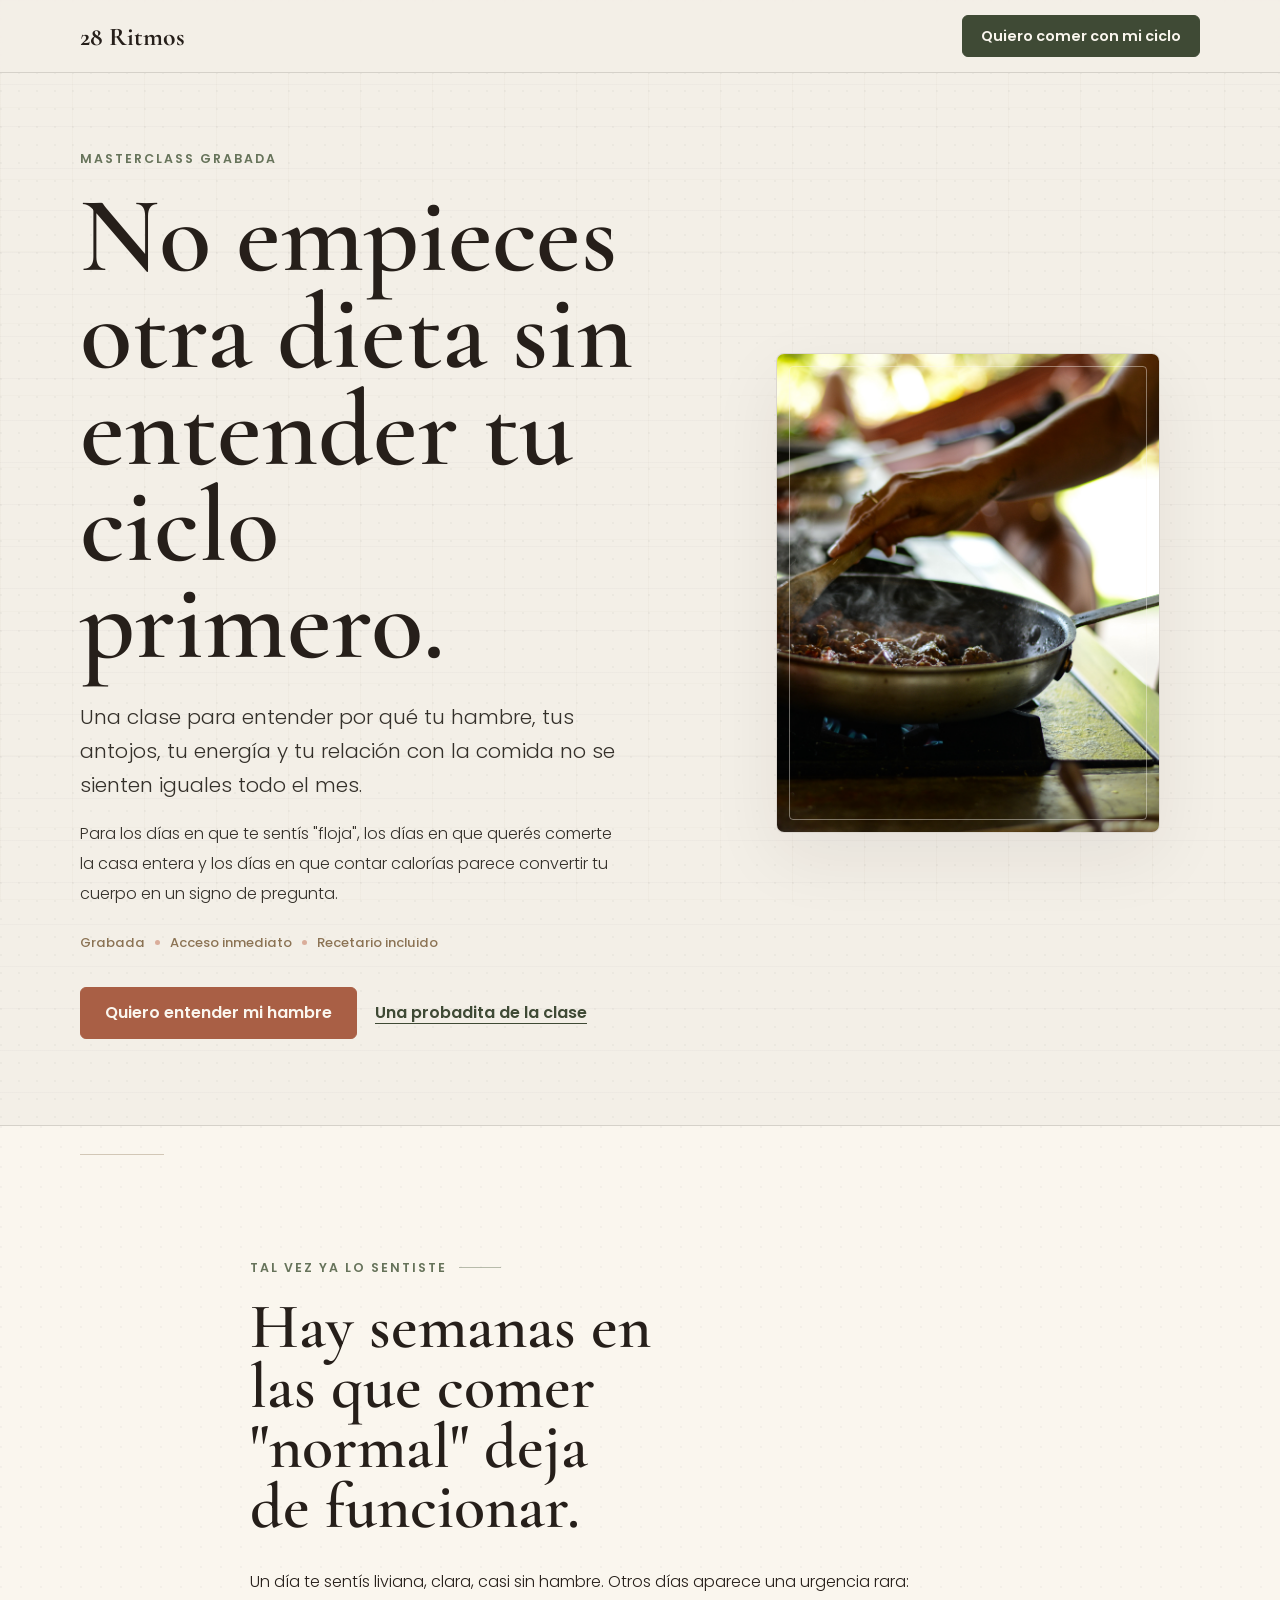
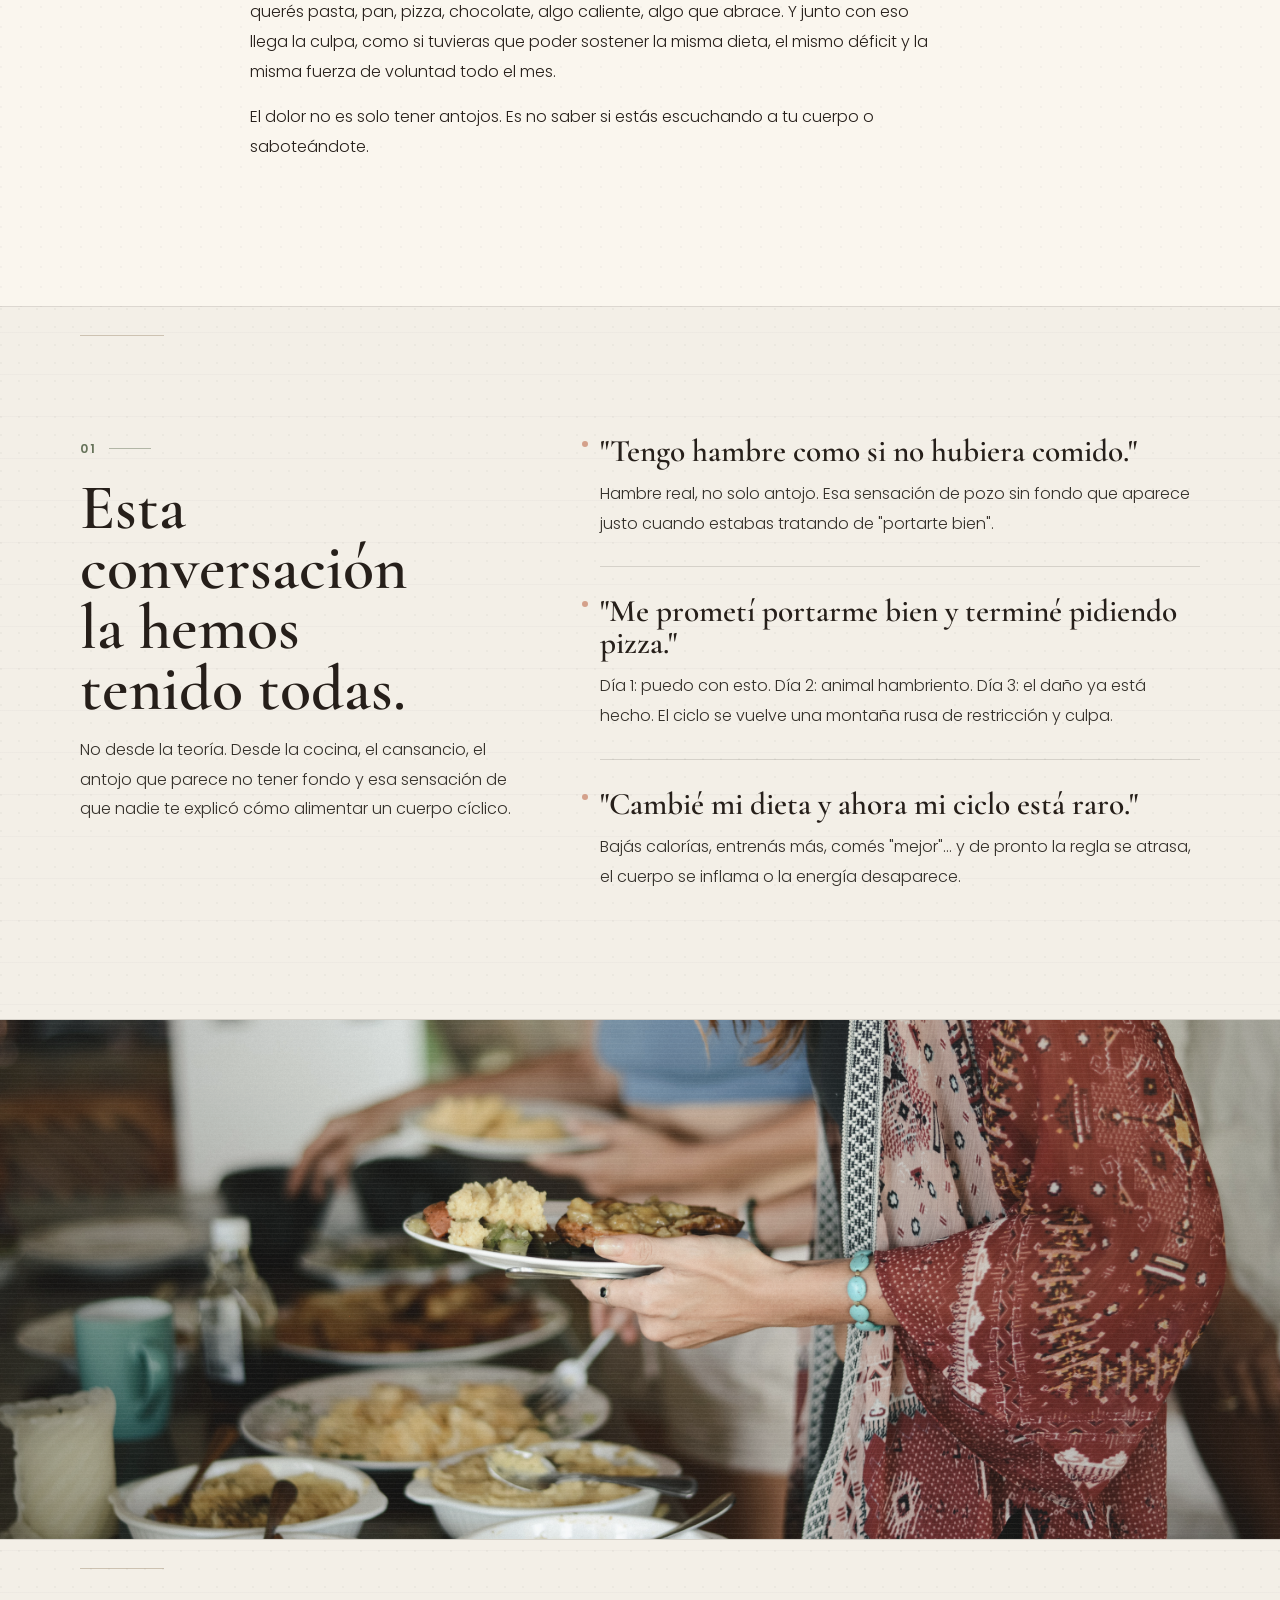
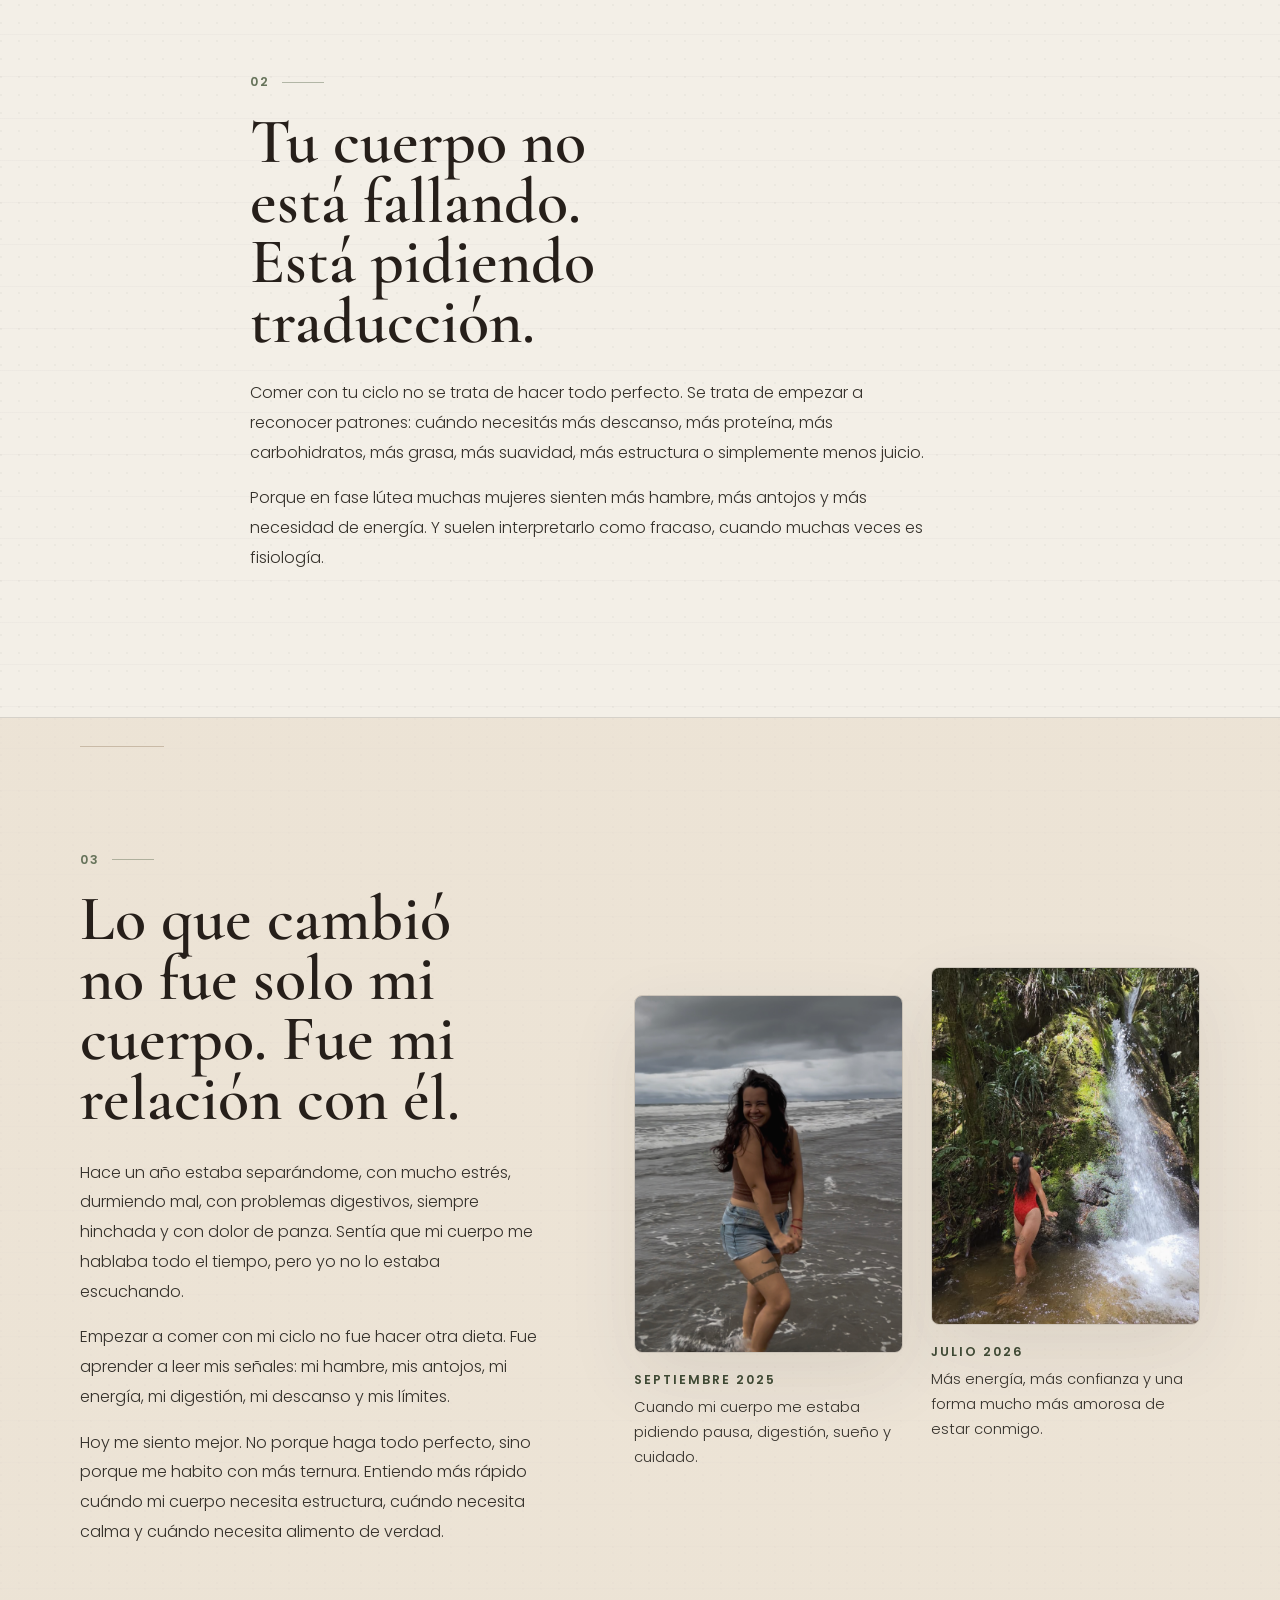
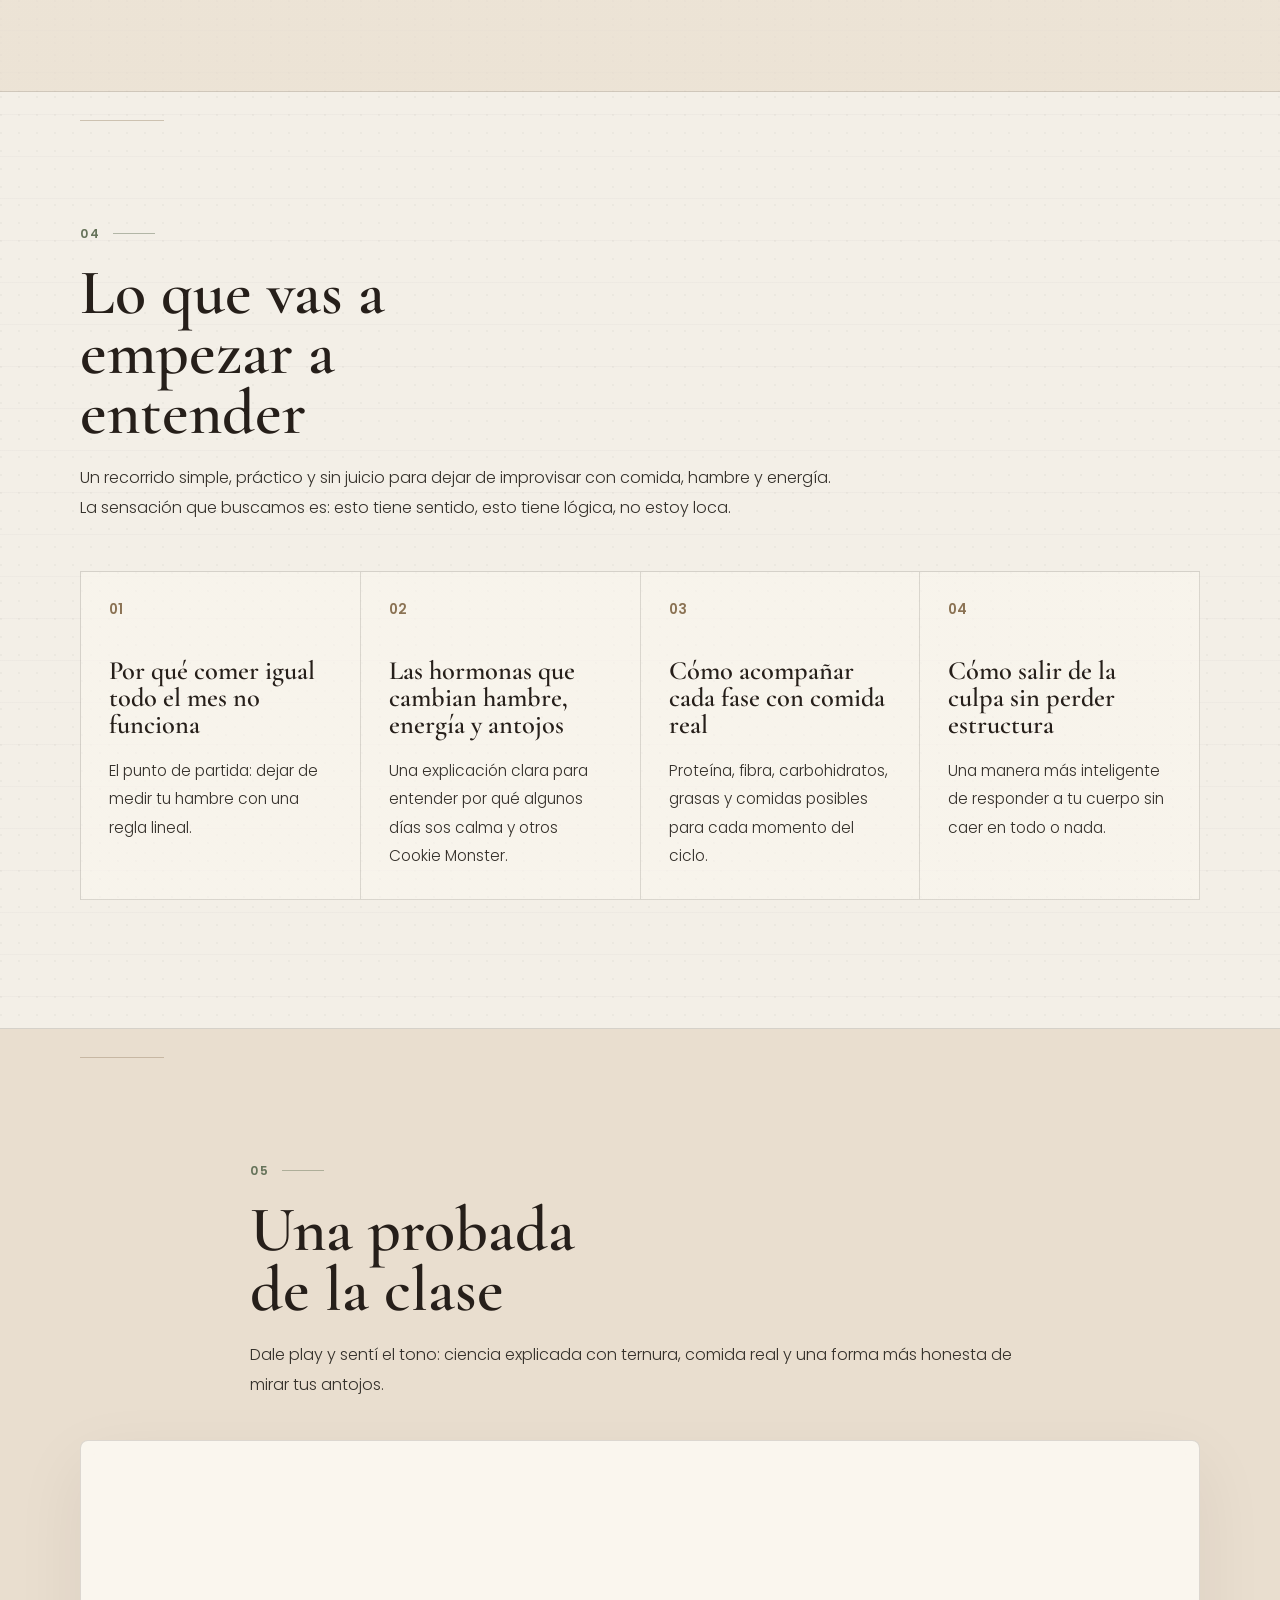
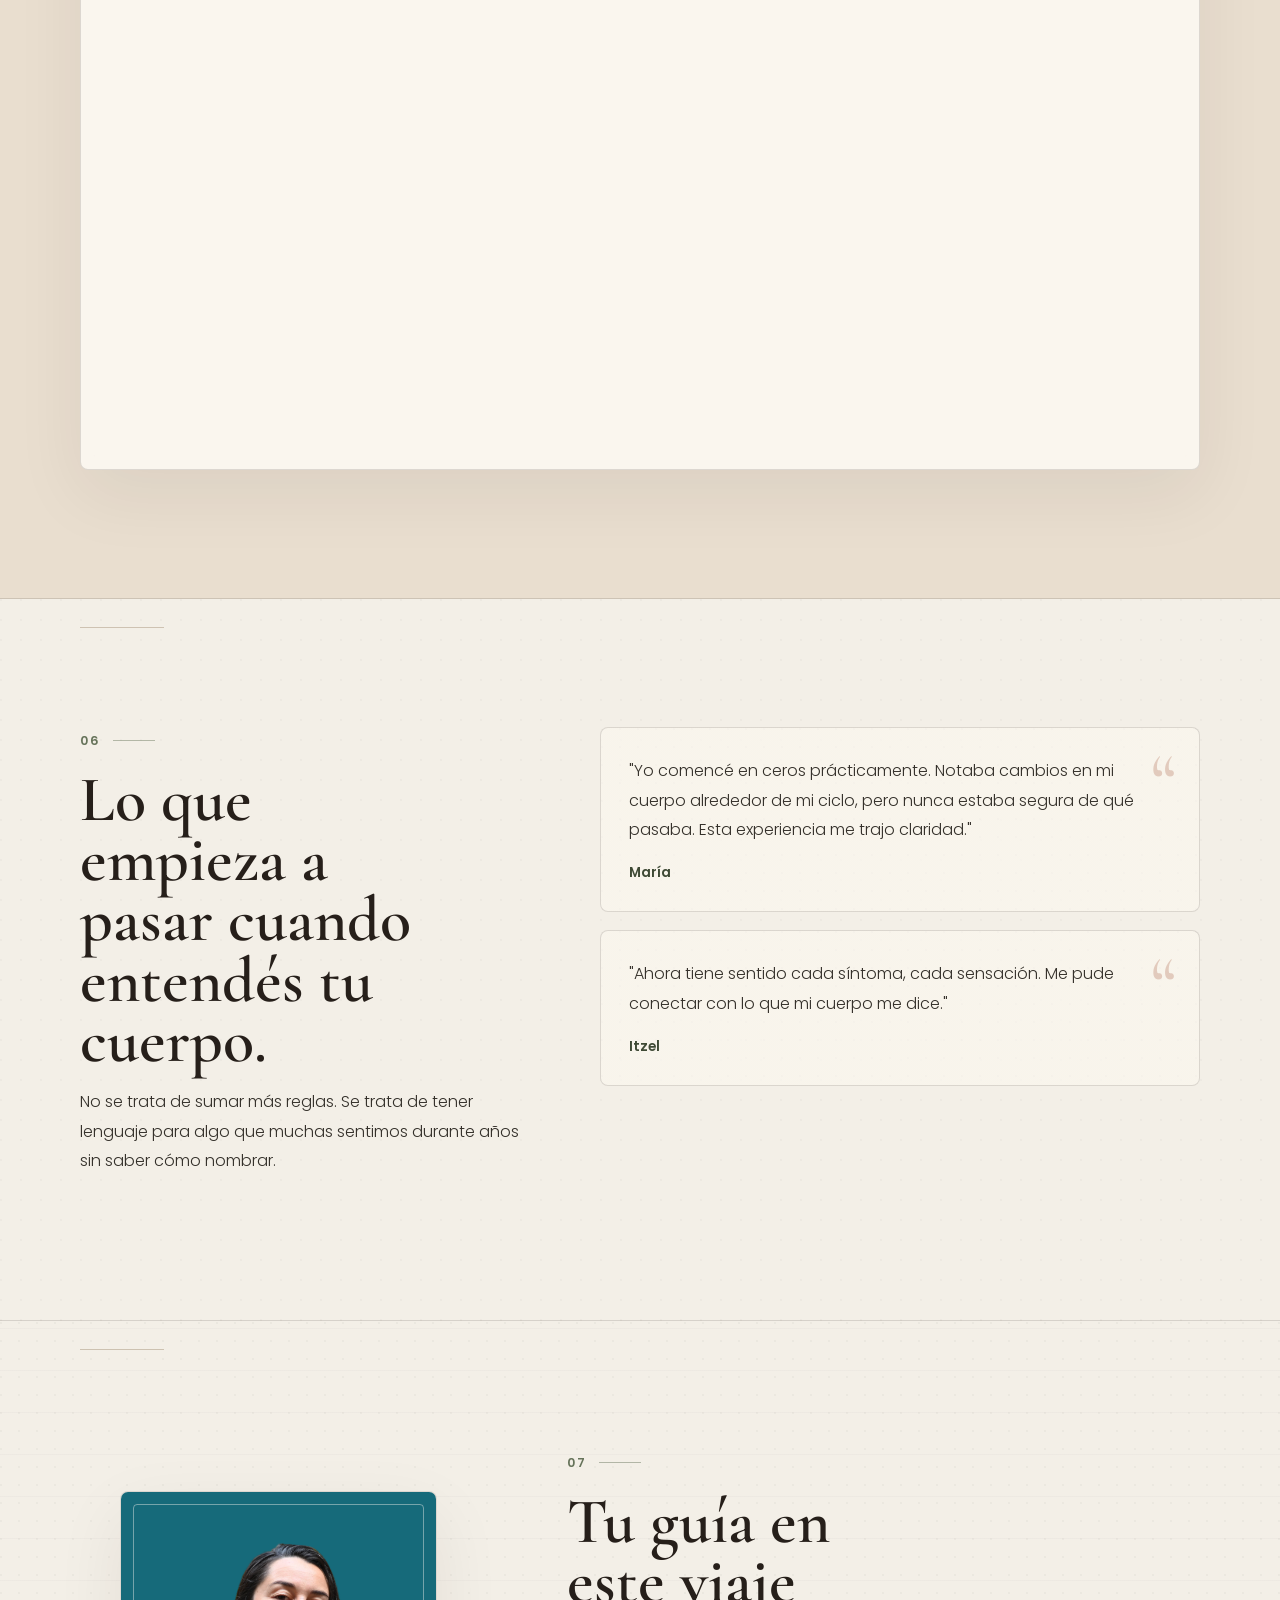
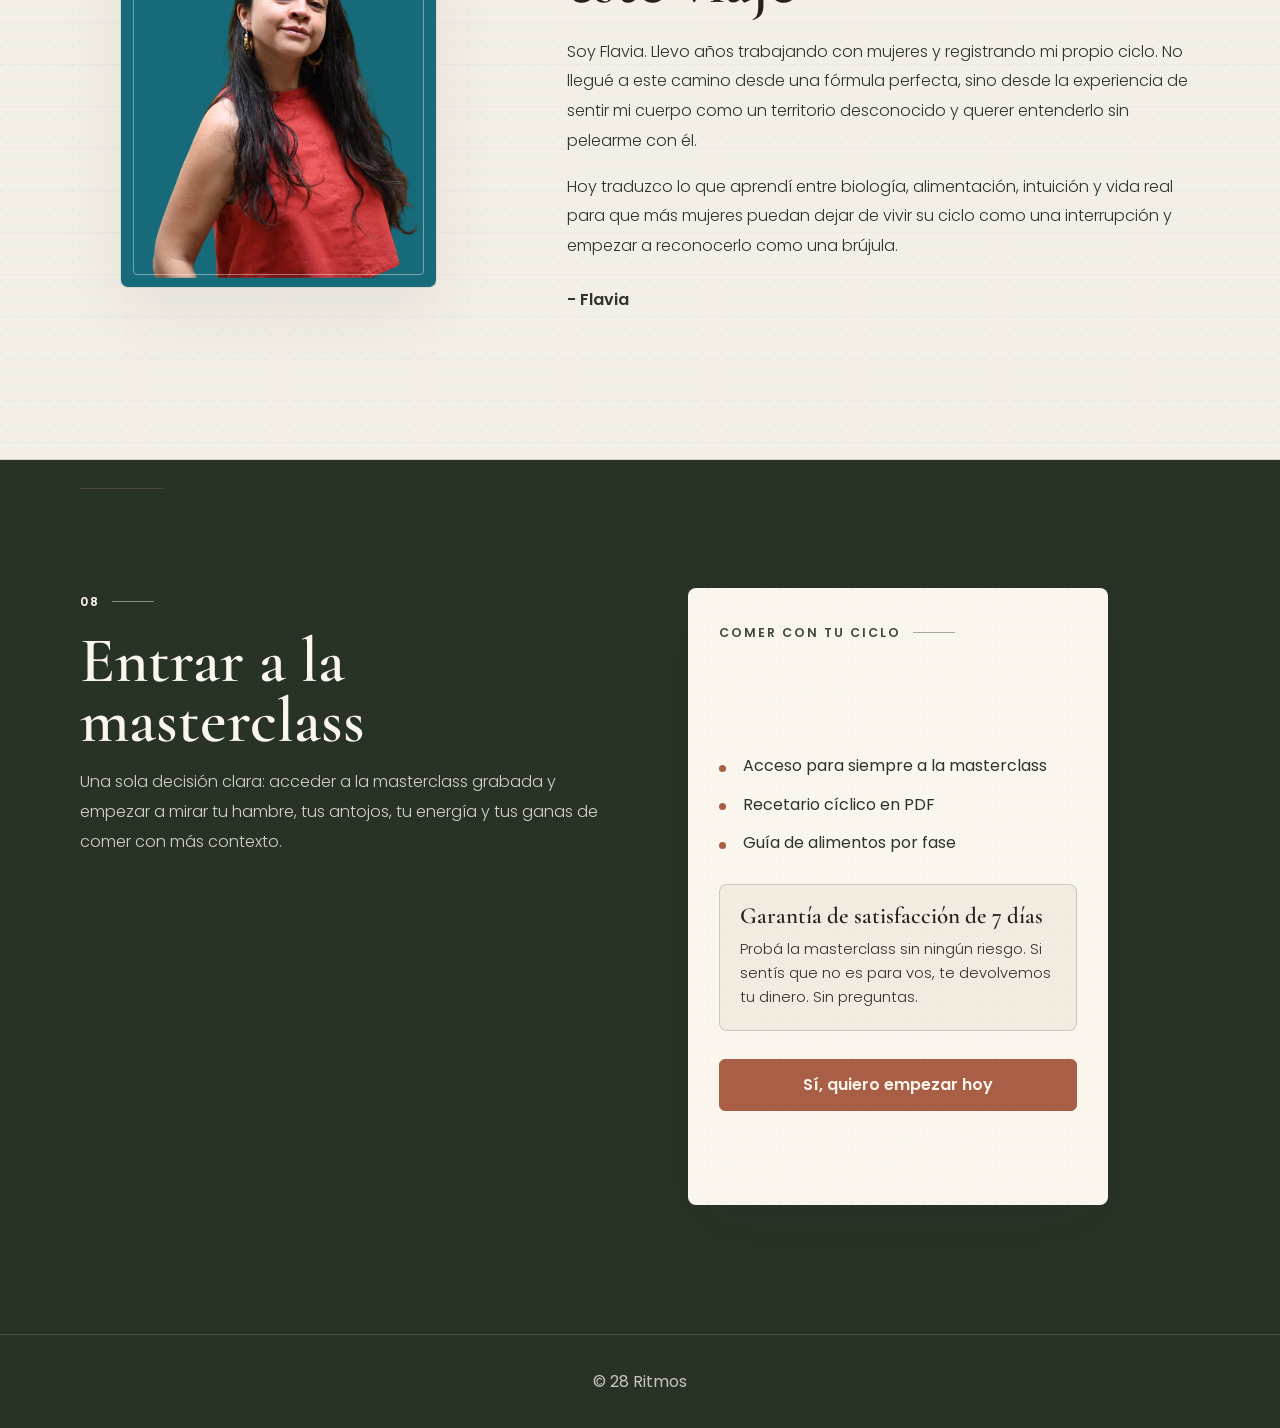
==== commit 11efd456: "Polish masterclass mobile copy and layout" ====
--- a/index.html
+++ b/index.html
@@ -36,7 +36,7 @@
       <div class="container hero-grid">
         <div class="hero-copy">
           <p class="eyebrow">Masterclass grabada</p>
-          <h1>Comer con tu ciclo no es una regla más. Es volver a escucharte.</h1>
+          <h1>No empieces otra dieta sin entender tu ciclo primero.</h1>
           <p class="lead">Una clase para entender por qué tu hambre, tus antojos, tu energía y tu relación con la comida no se sienten iguales todo el mes.</p>
           <p class="soft-copy">Para los días en que te sentís "floja", los días en que querés comerte la casa entera y los días en que contar calorías parece convertir tu cuerpo en un signo de pregunta.</p>
           <div class="hero-meta" aria-label="Detalles de la masterclass">
@@ -94,10 +94,7 @@
     </section>
 
     <section class="chapter body-language">
-      <div class="container split-grid reverse">
-        <figure class="quiet-image">
-          <img src="imagenes/Tantrahuasca-48.jpg" alt="Manos llevando comida fresca a una mesa compartida" />
-        </figure>
+      <div class="container narrow">
         <div>
           <p class="section-label">02</p>
           <h2>Tu cuerpo no está fallando. Está pidiendo traducción.</h2>
@@ -191,7 +188,7 @@
         <div class="testimonial-grid">
           <article class="testimonial-card">
             <p>"Yo comencé en ceros prácticamente. Notaba cambios en mi cuerpo alrededor de mi ciclo, pero nunca estaba segura de qué pasaba. Esta experiencia me trajo claridad."</p>
-            <span>Itzel</span>
+            <span>María</span>
           </article>
           <article class="testimonial-card">
             <p>"Ahora tiene sentido cada síntoma, cada sensación. Me pude conectar con lo que mi cuerpo me dice."</p>
--- a/styles.css
+++ b/styles.css
@@ -418,6 +418,7 @@
 }
 
 .body-language p:not(.section-label) {
+  max-width: 68ch;
   color: var(--warm-charcoal);
 }
 
@@ -890,6 +891,9 @@
   }
 
   .text-link {
+    display: inline-flex;
+    justify-content: center;
+    width: 100%;
     text-align: center;
   }
 
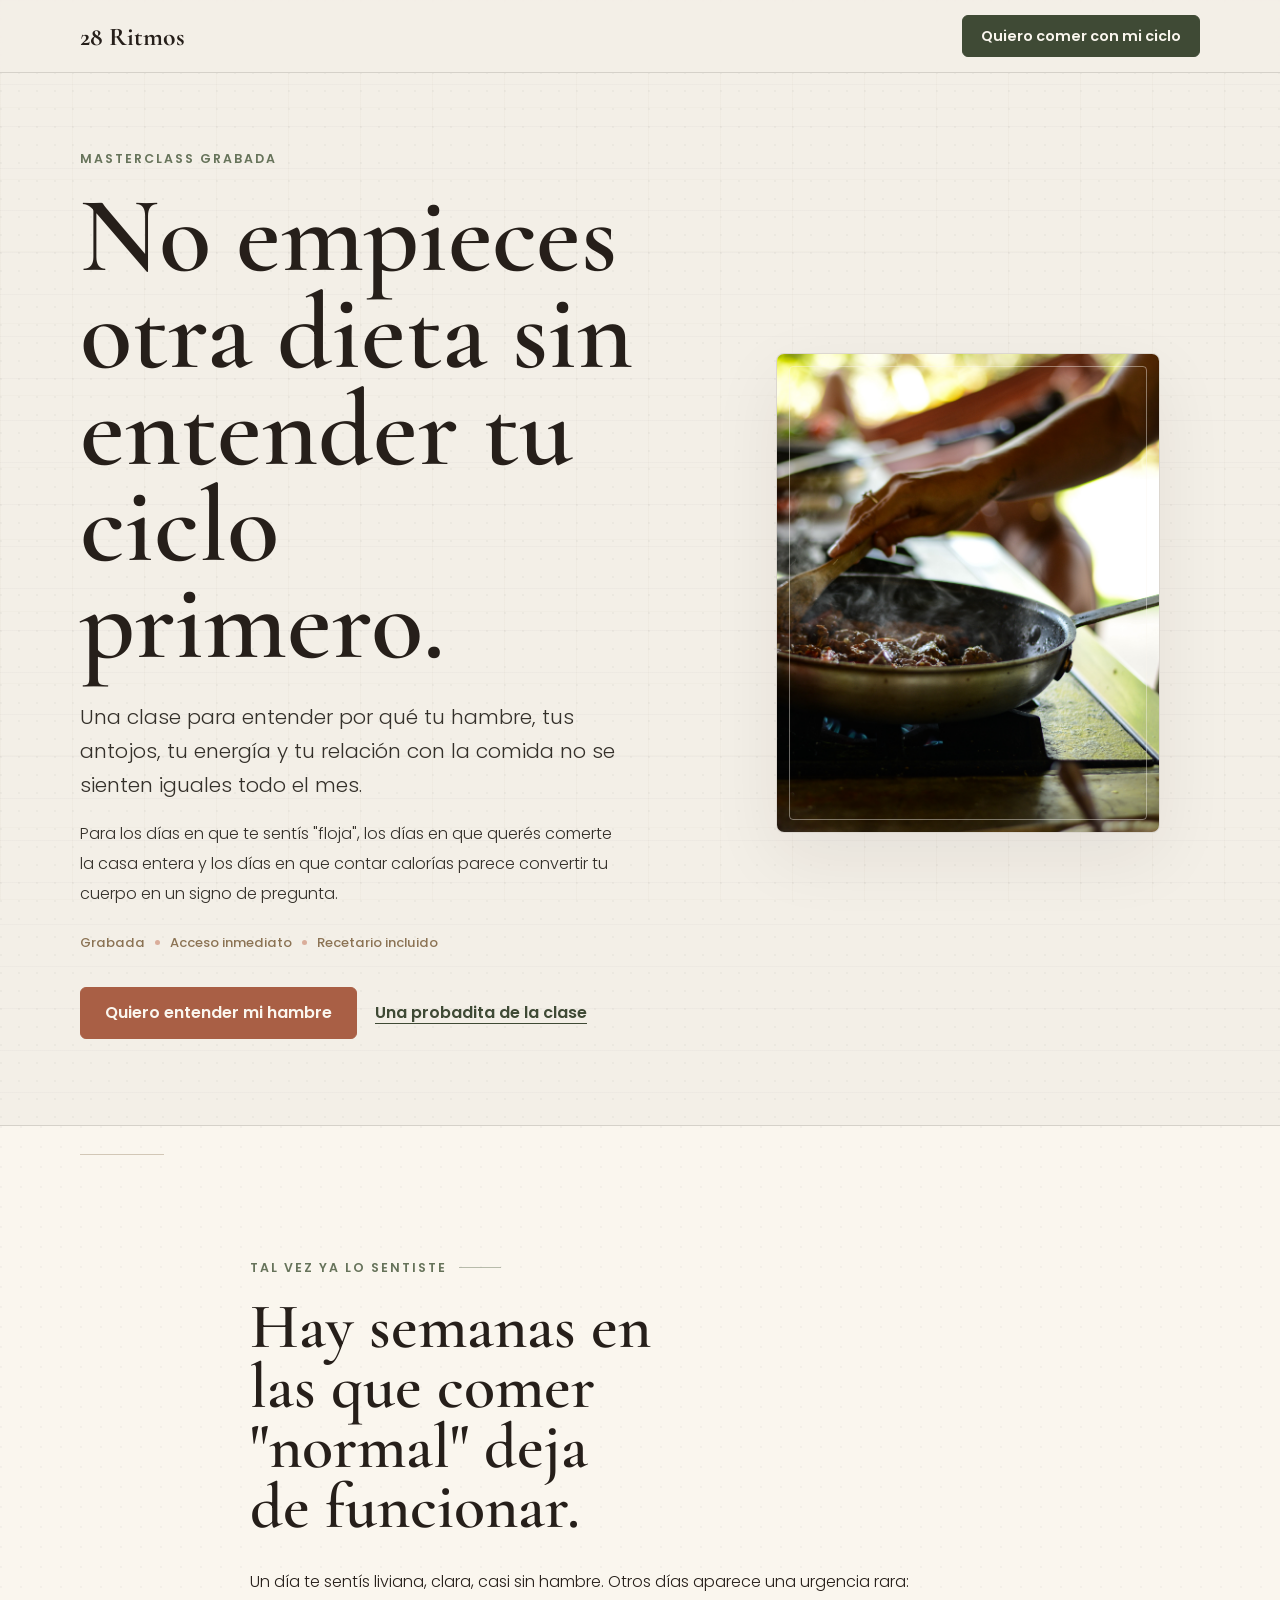
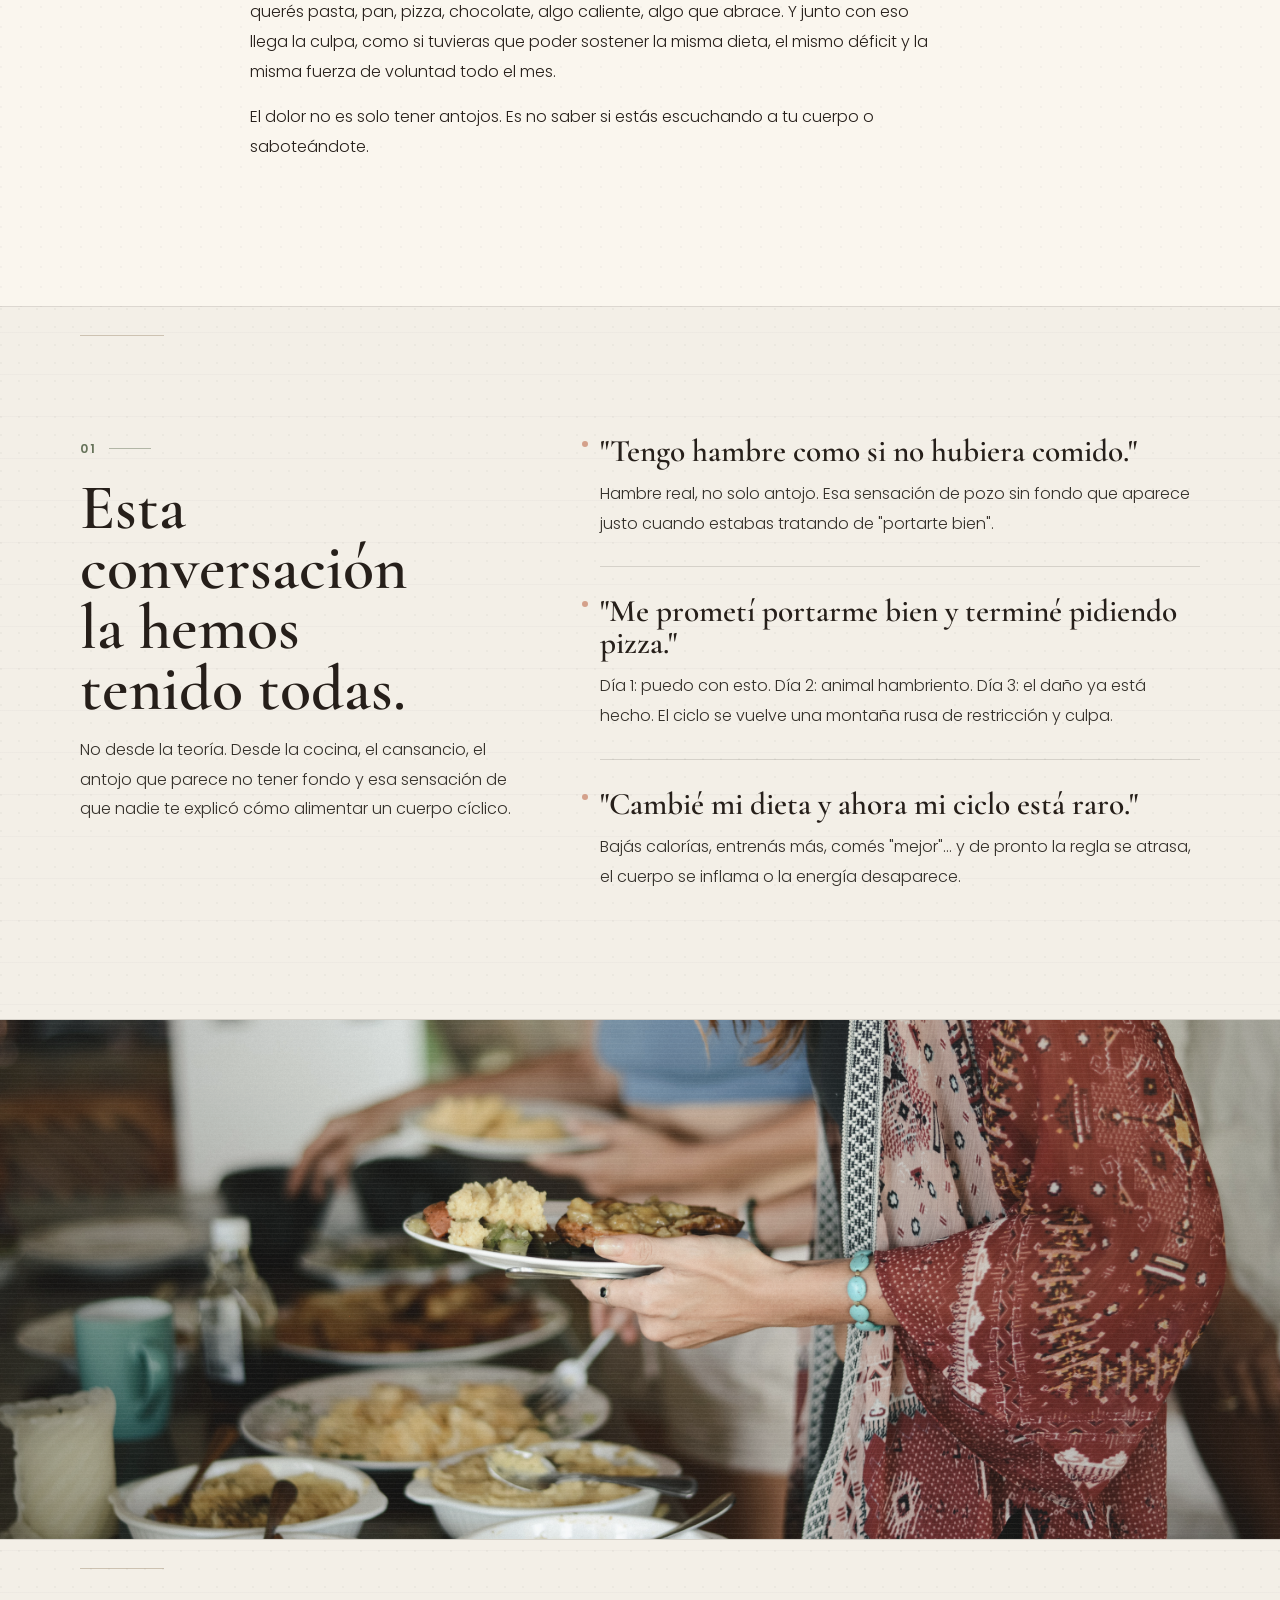
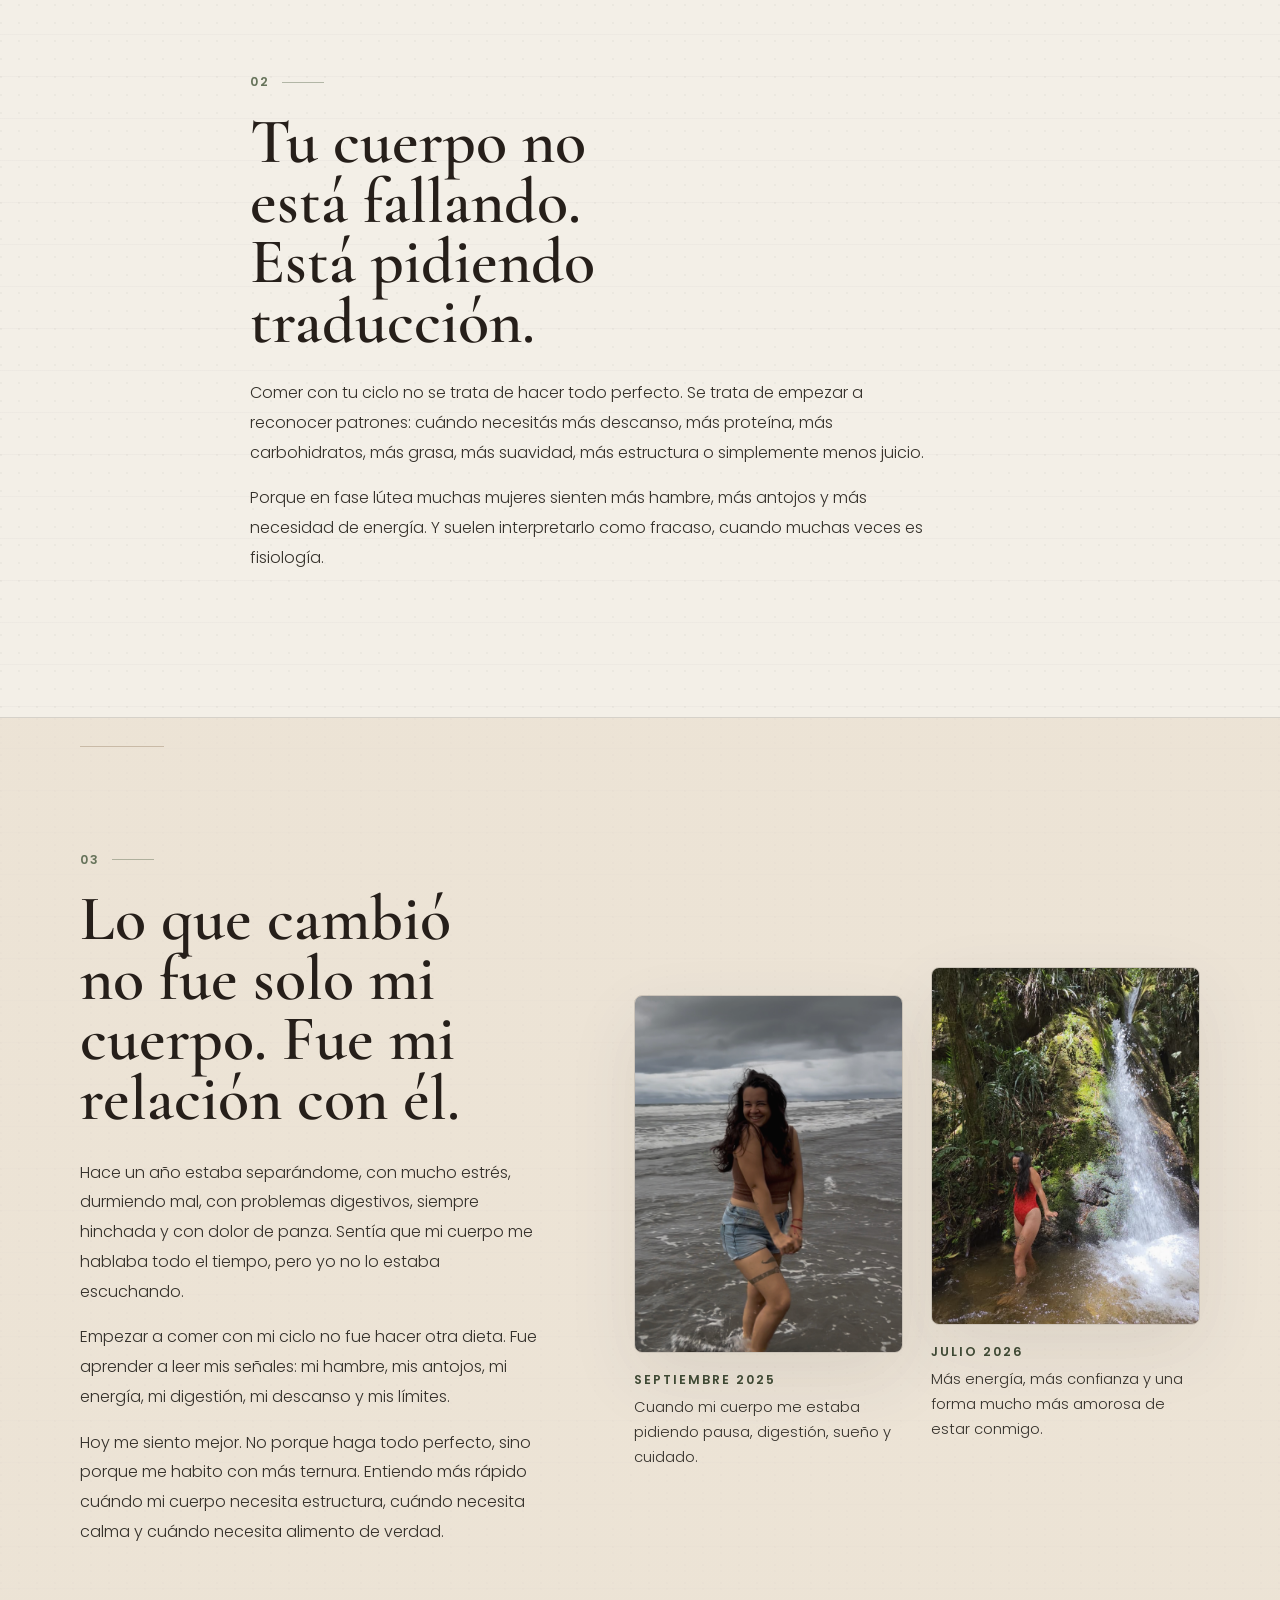
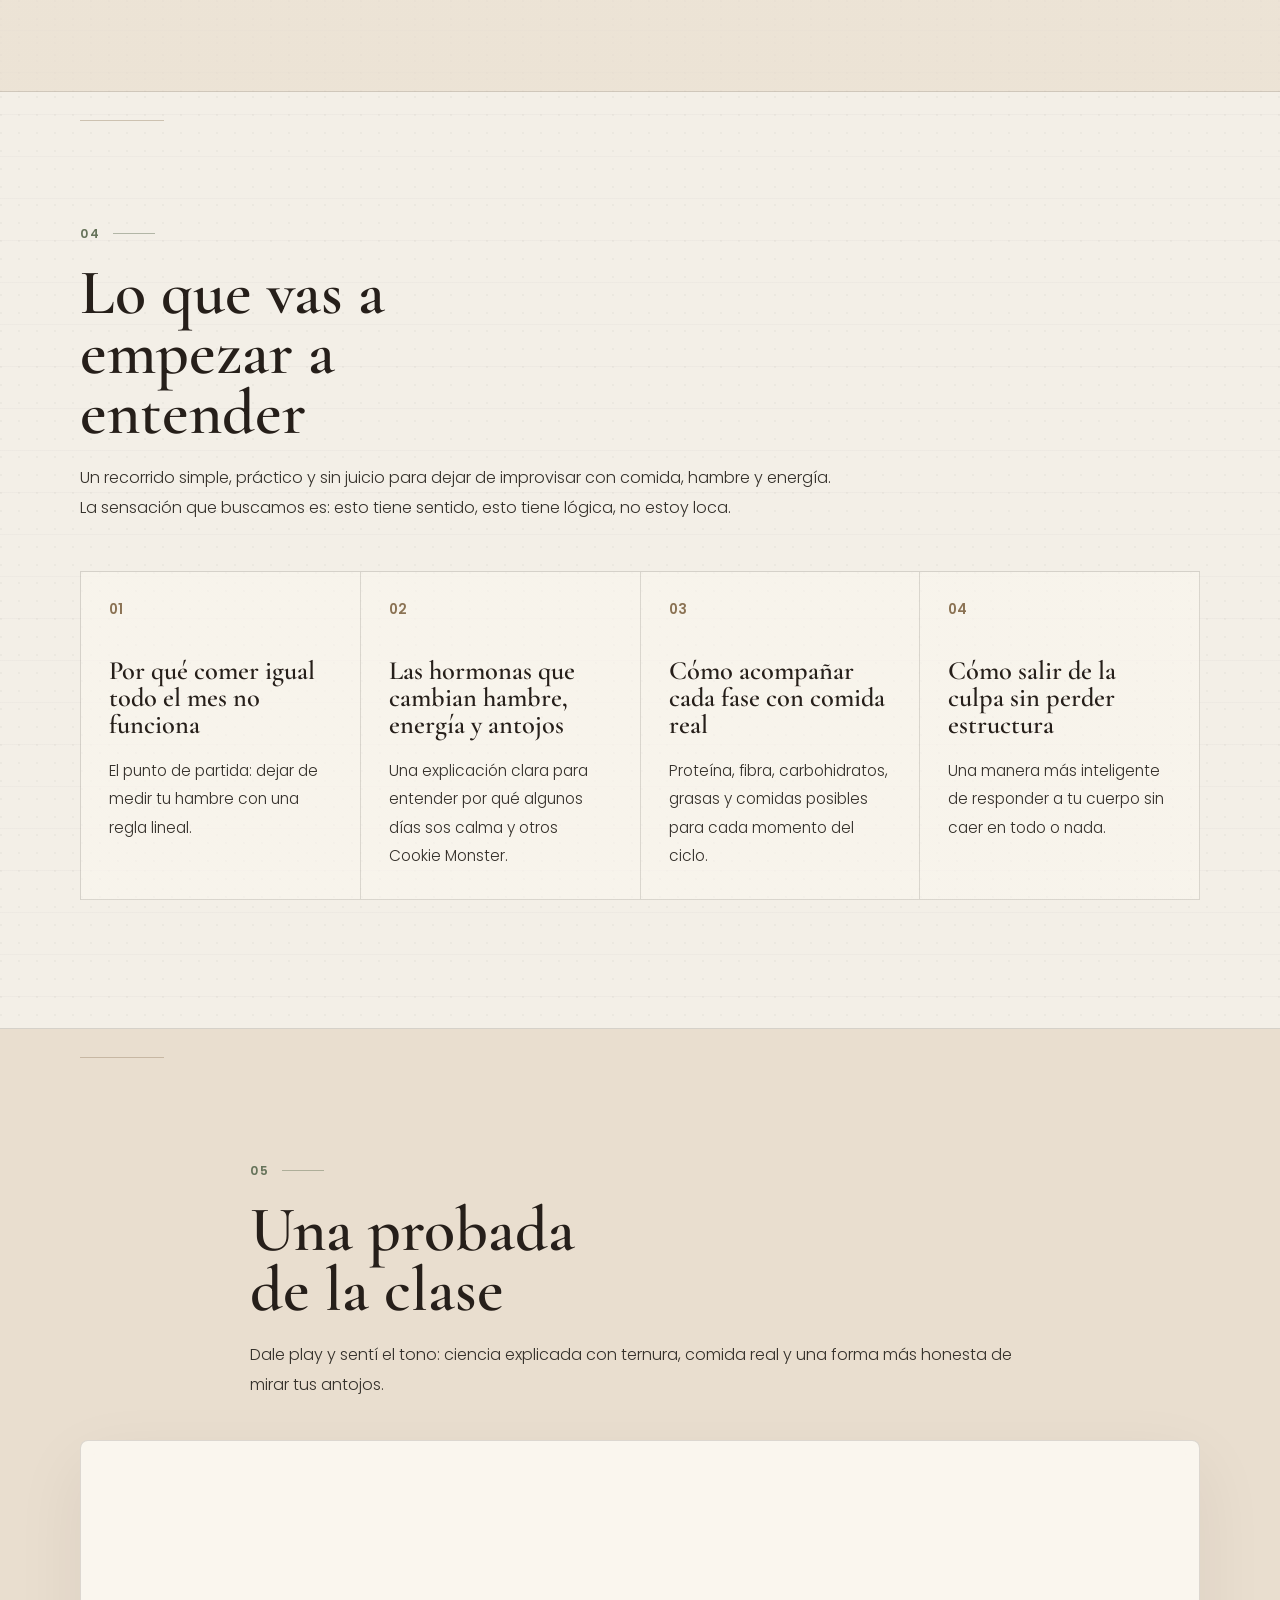
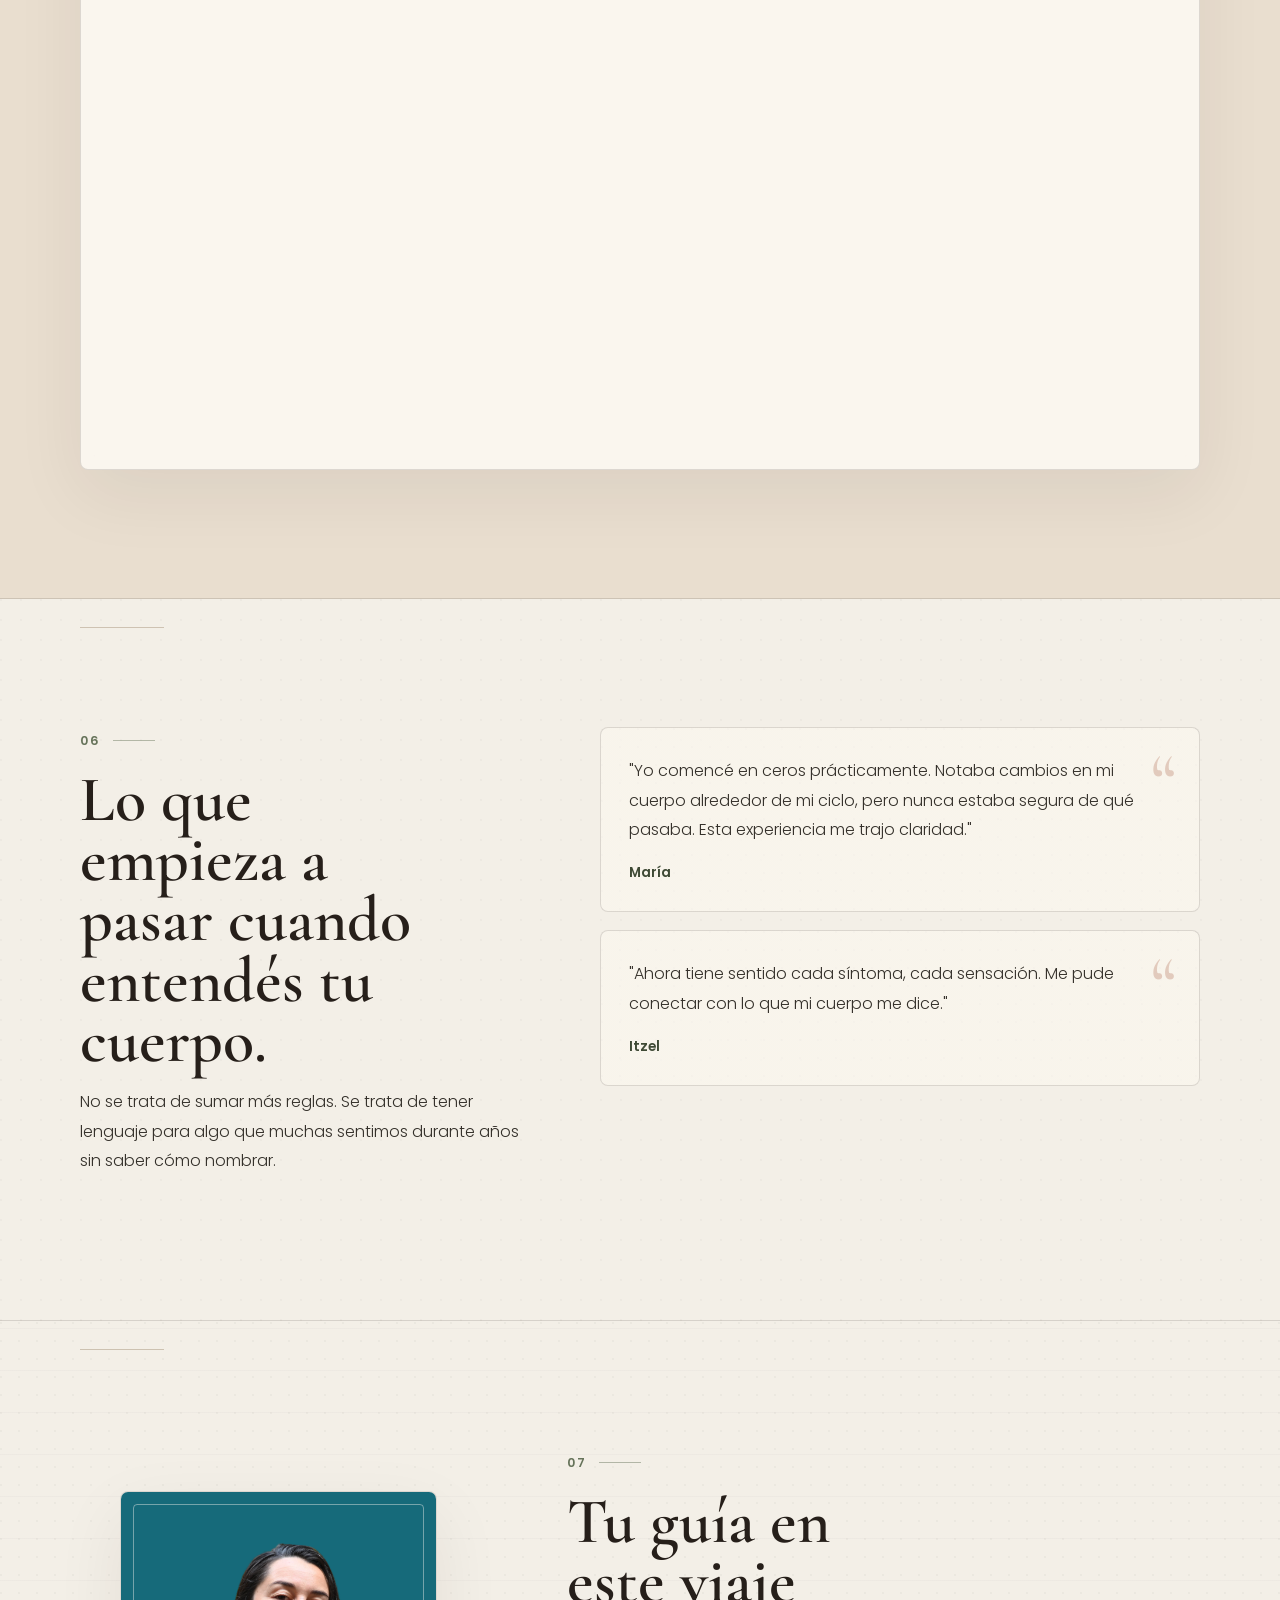
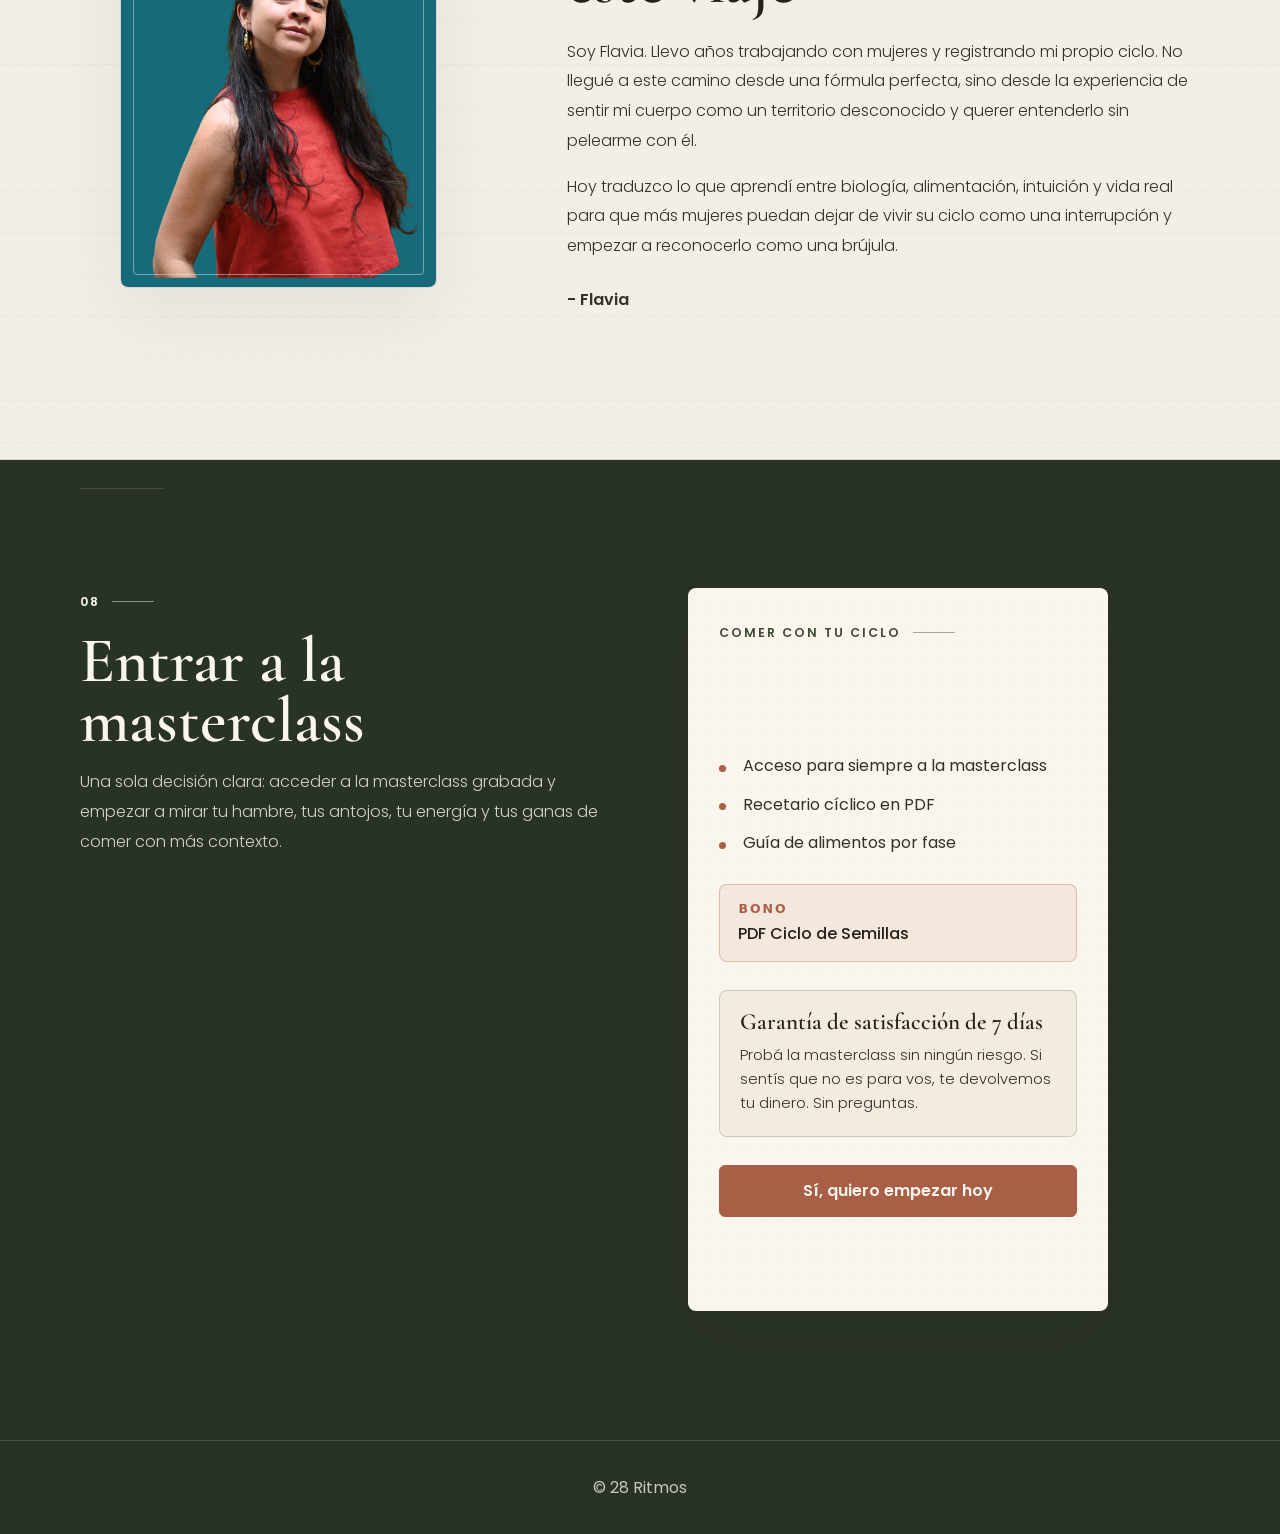
==== commit e0bfcdad: "Add seed cycling bonus to masterclass checkout" ====
--- a/index.html
+++ b/index.html
@@ -228,6 +228,10 @@
             <li>Recetario cíclico en PDF</li>
             <li>Guía de alimentos por fase</li>
           </ul>
+          <div class="bonus-note">
+            <span>Bono</span>
+            <p>PDF Ciclo de Semillas</p>
+          </div>
           <div class="guarantee-note">
             <h3>Garantía de satisfacción de 7 días</h3>
             <p>Probá la masterclass sin ningún riesgo. Si sentís que no es para vos, te devolvemos tu dinero. Sin preguntas.</p>
--- a/styles.css
+++ b/styles.css
@@ -789,6 +789,32 @@
   background: var(--terracotta);
 }
 
+.bonus-note {
+  display: grid;
+  gap: 6px;
+  margin: 0 0 28px;
+  padding: 16px 18px;
+  border: 1px solid rgba(169, 95, 69, 0.32);
+  border-radius: 8px;
+  background: rgba(201, 133, 107, 0.12);
+}
+
+.bonus-note span {
+  color: var(--terracotta);
+  font-size: 0.78rem;
+  font-weight: 700;
+  letter-spacing: 0.16em;
+  text-transform: uppercase;
+}
+
+.bonus-note p {
+  margin: 0;
+  color: var(--dark-cacao);
+  font-size: 1rem;
+  font-weight: 500;
+  line-height: 1.45;
+}
+
 .guarantee-note {
   margin: 28px 0;
   padding: 20px;
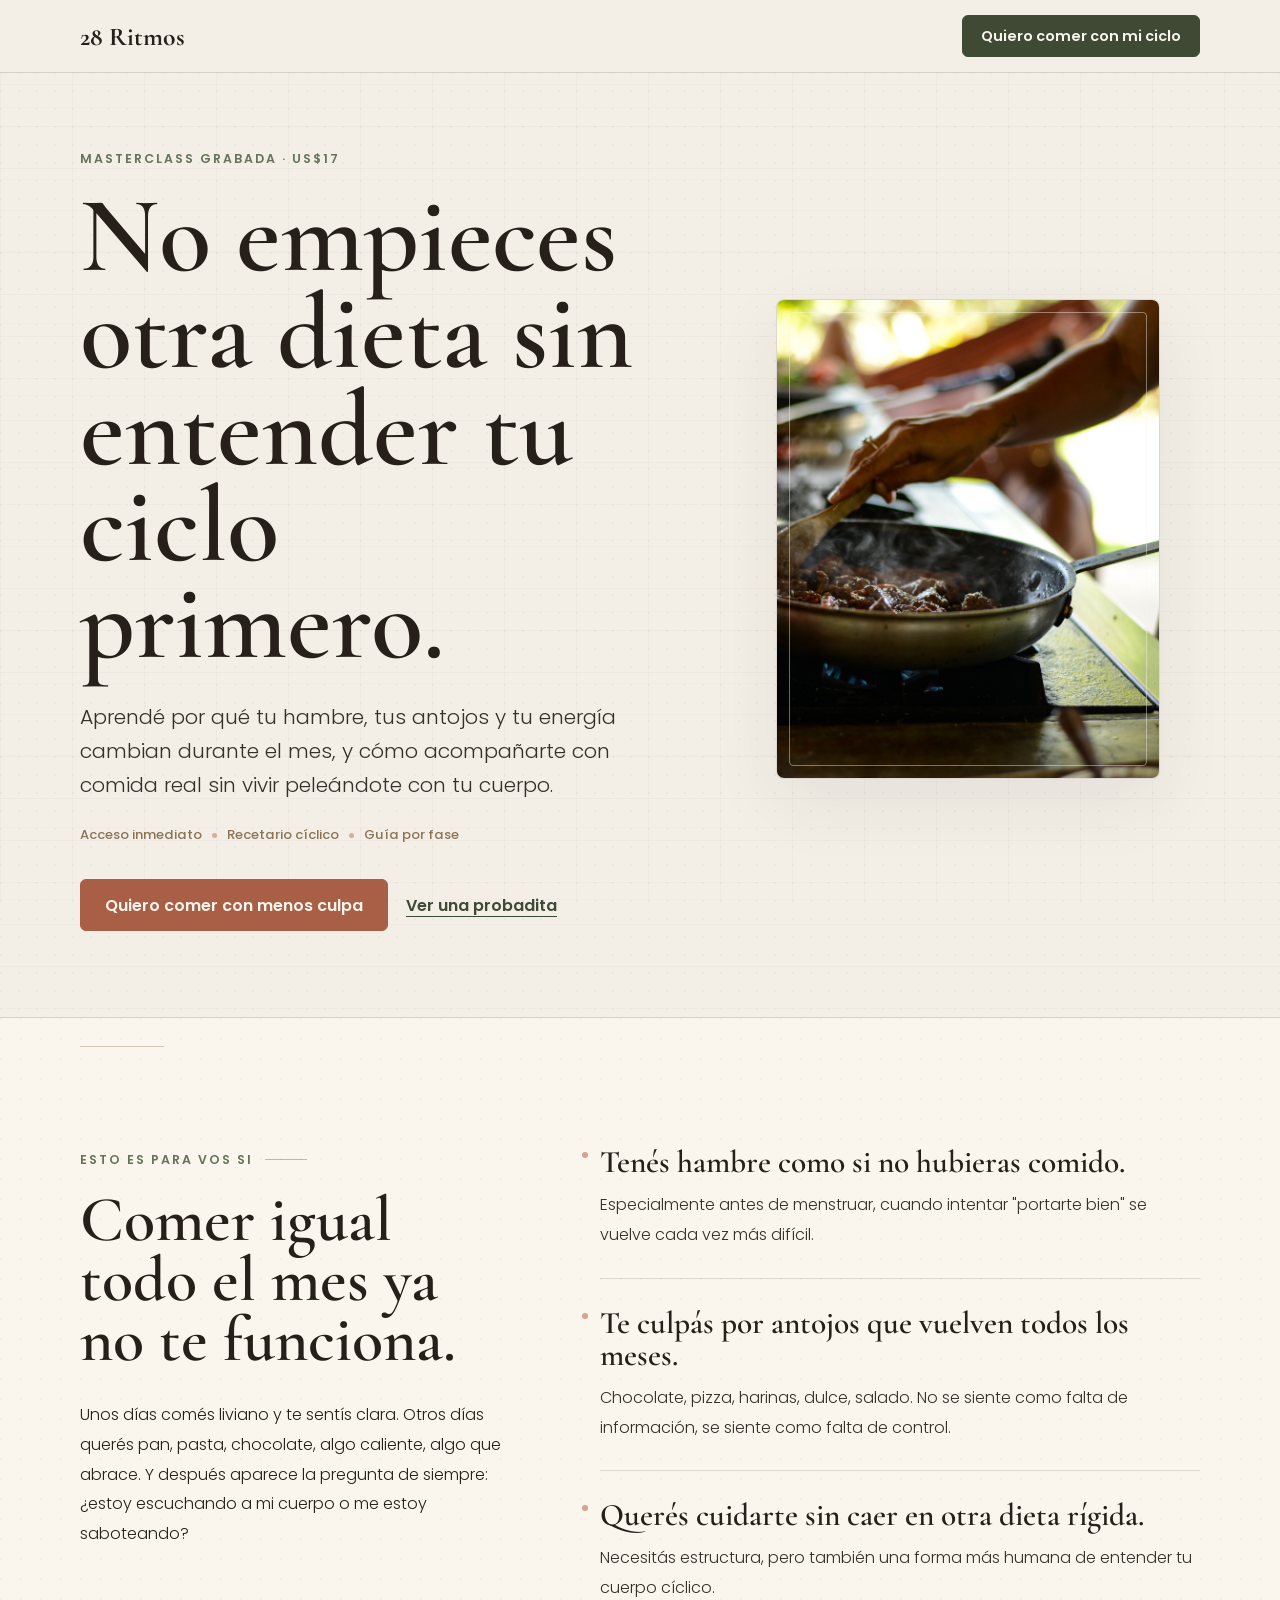
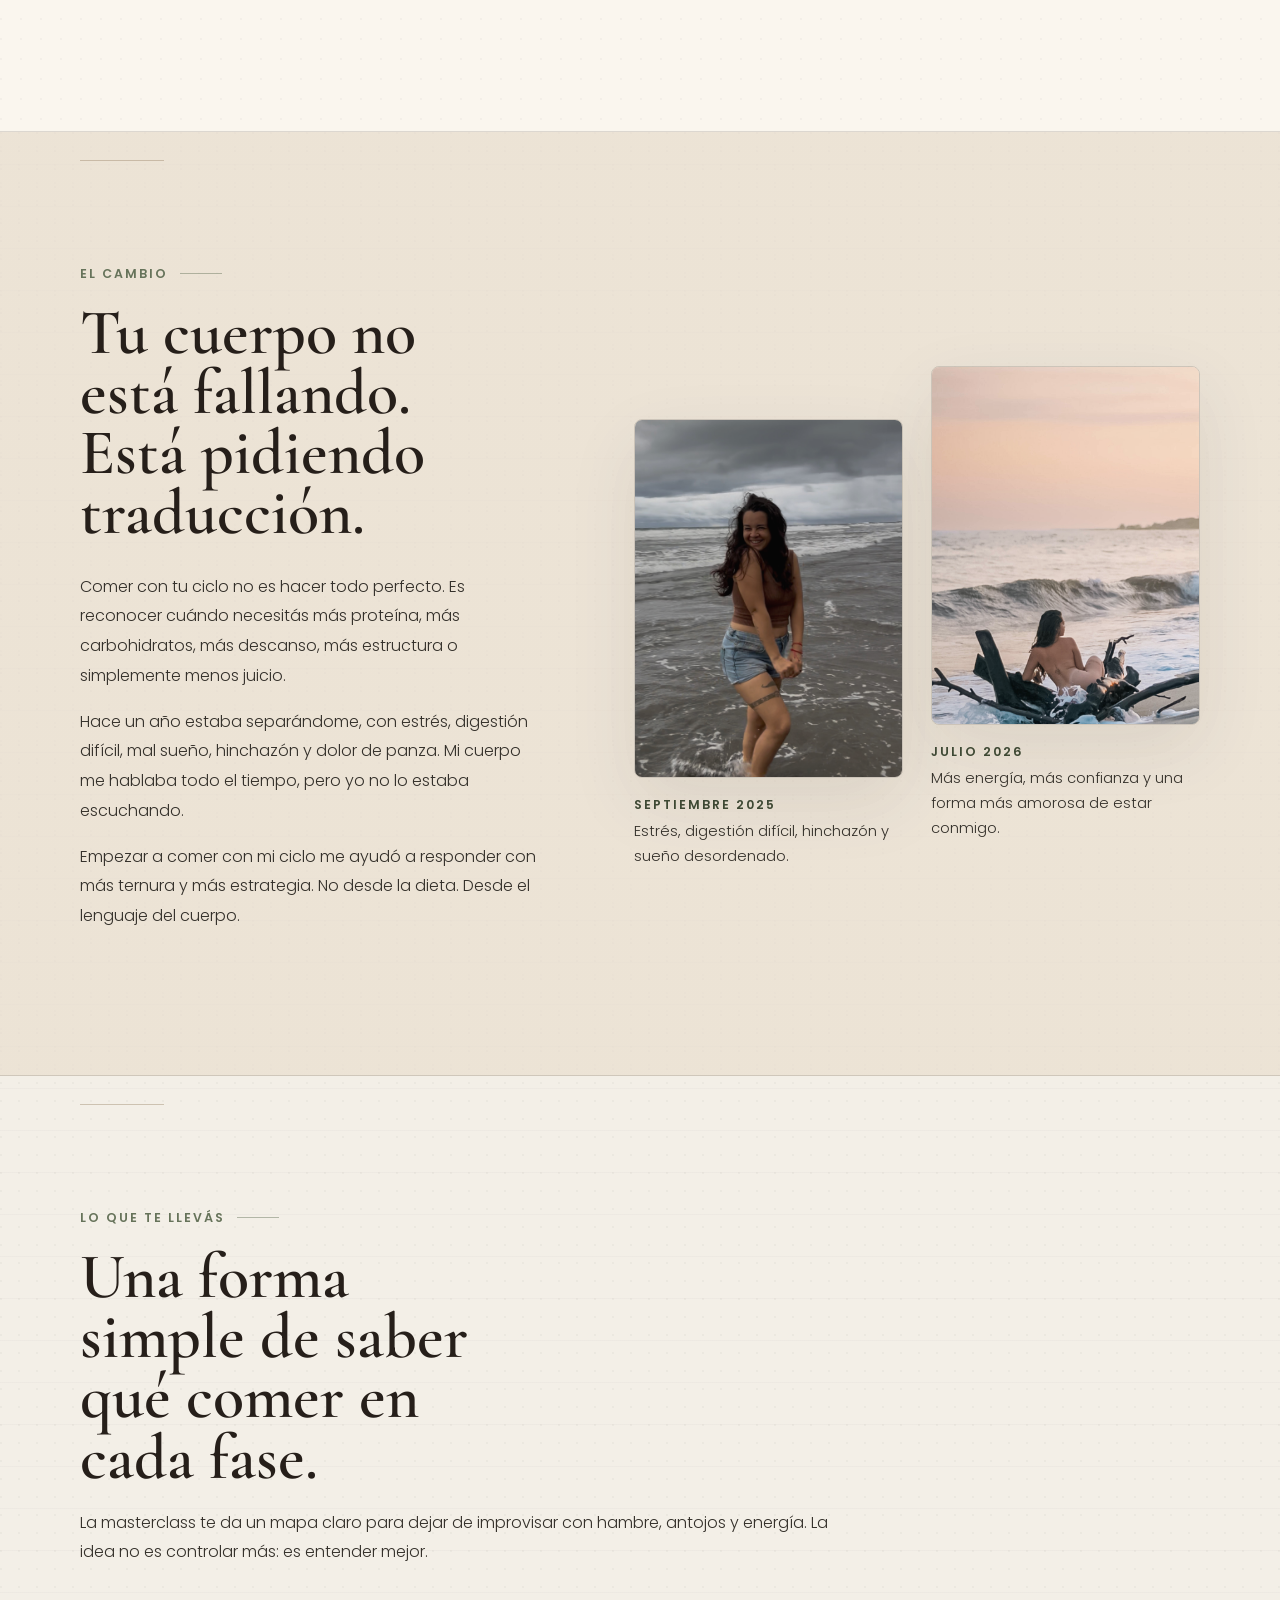
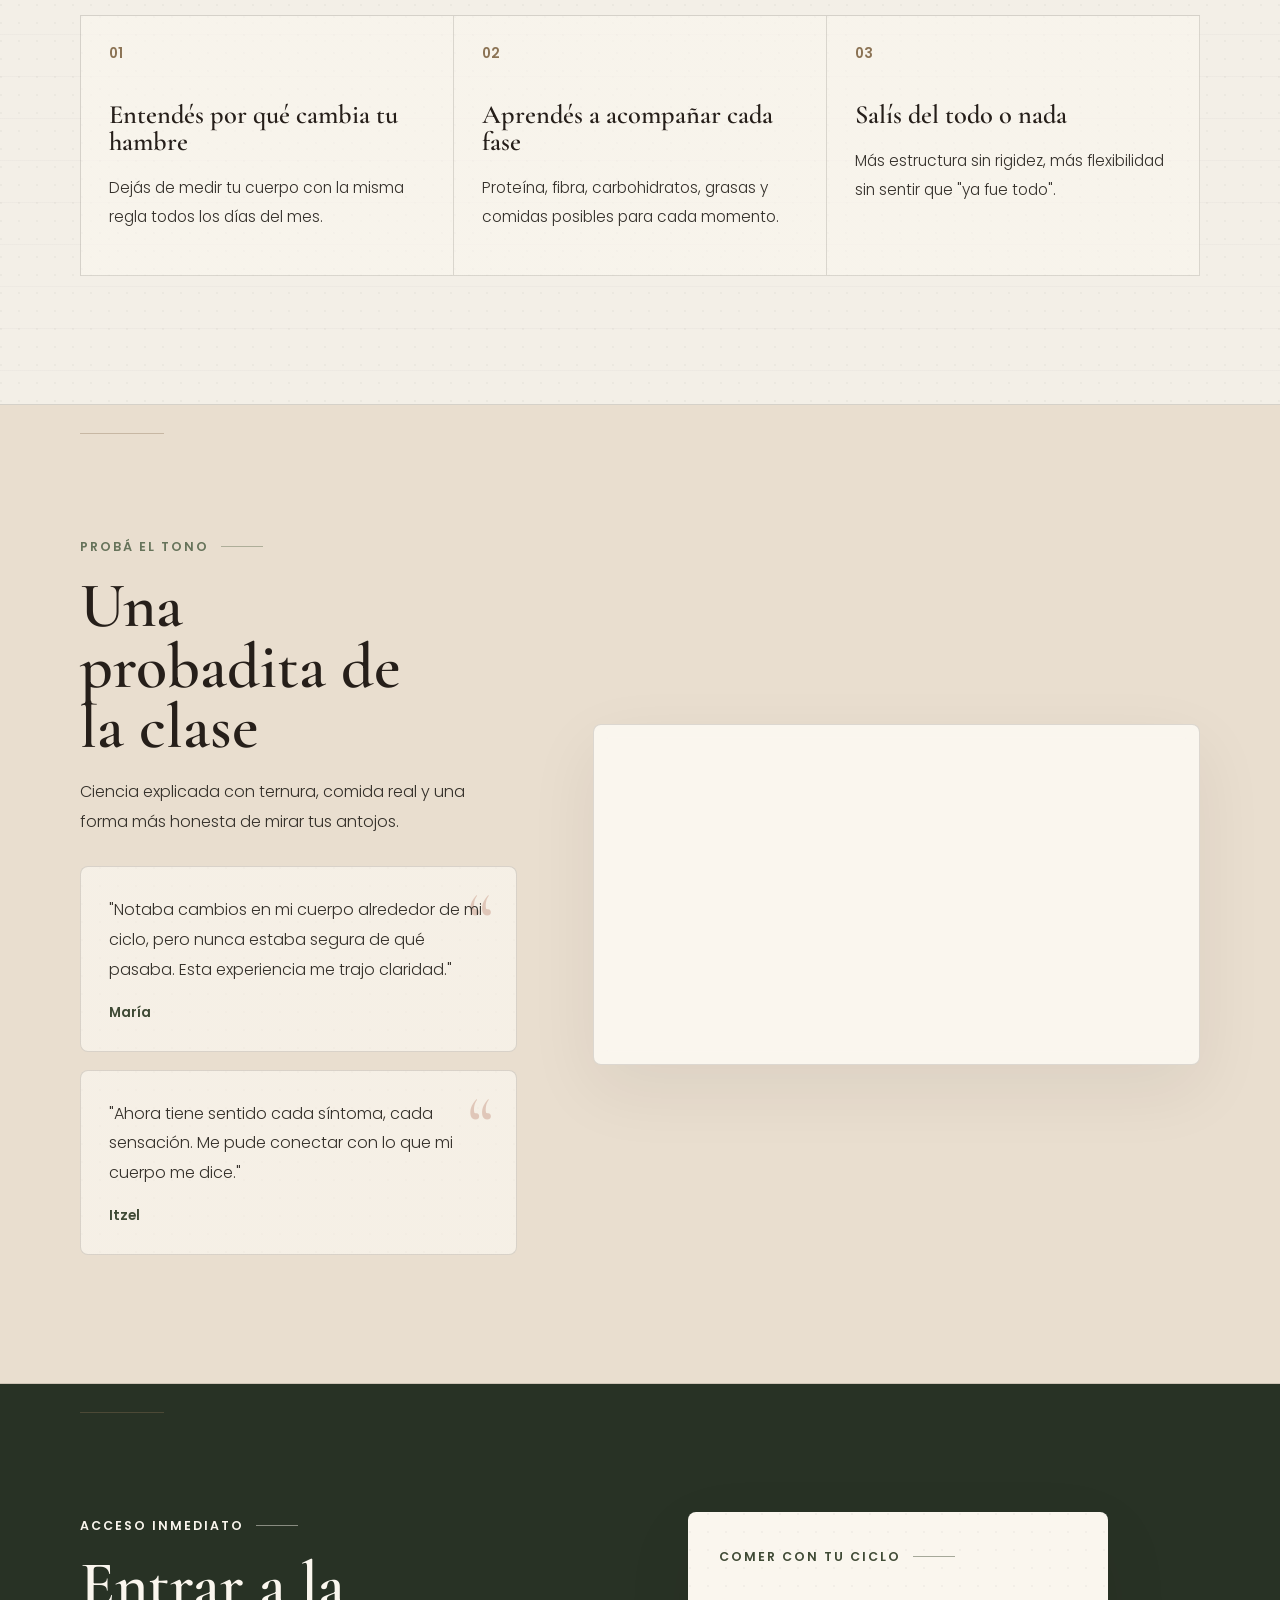
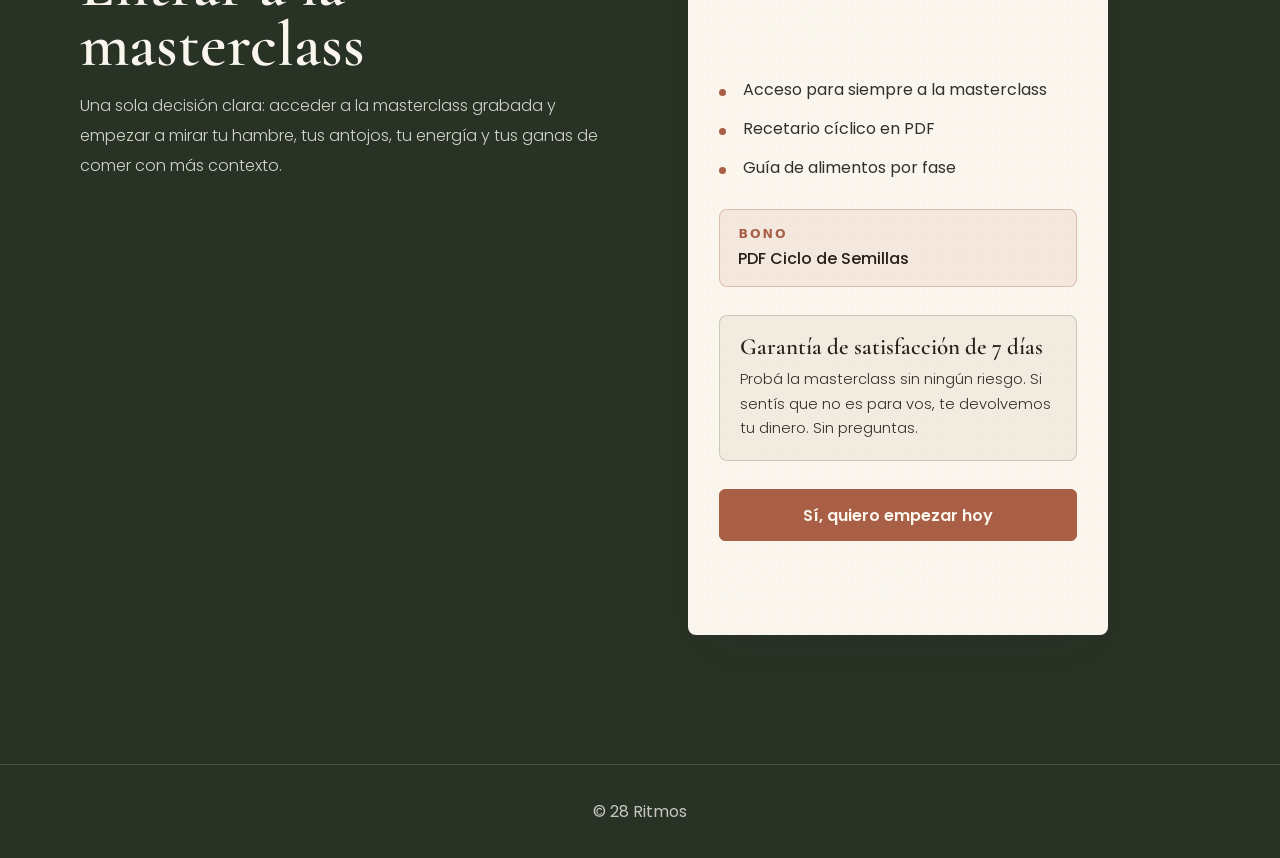
==== commit 2f2b685c: "Shorten masterclass sales page" ====
--- a/index.html
+++ b/index.html
@@ -35,18 +35,17 @@
     <section class="hero">
       <div class="container hero-grid">
         <div class="hero-copy">
-          <p class="eyebrow">Masterclass grabada</p>
+          <p class="eyebrow">Masterclass grabada · US$17</p>
           <h1>No empieces otra dieta sin entender tu ciclo primero.</h1>
-          <p class="lead">Una clase para entender por qué tu hambre, tus antojos, tu energía y tu relación con la comida no se sienten iguales todo el mes.</p>
-          <p class="soft-copy">Para los días en que te sentís "floja", los días en que querés comerte la casa entera y los días en que contar calorías parece convertir tu cuerpo en un signo de pregunta.</p>
+          <p class="lead">Aprendé por qué tu hambre, tus antojos y tu energía cambian durante el mes, y cómo acompañarte con comida real sin vivir peleándote con tu cuerpo.</p>
           <div class="hero-meta" aria-label="Detalles de la masterclass">
-            <span>Grabada</span>
             <span>Acceso inmediato</span>
-            <span>Recetario incluido</span>
+            <span>Recetario cíclico</span>
+            <span>Guía por fase</span>
           </div>
           <div class="hero-actions">
-            <a class="btn primary" href="#checkout">Quiero entender mi hambre</a>
-            <a class="text-link" href="#video">Una probadita de la clase</a>
+            <a class="btn primary" href="#checkout">Quiero comer con menos culpa</a>
+            <a class="text-link" href="#video">Ver una probadita</a>
           </div>
         </div>
 
@@ -57,49 +56,25 @@
     </section>
 
     <section class="chapter intro-note">
-      <div class="container narrow">
-        <p class="chapter-kicker">Tal vez ya lo sentiste</p>
-        <h2>Hay semanas en las que comer "normal" deja de funcionar.</h2>
-        <p>Un día te sentís liviana, clara, casi sin hambre. Otros días aparece una urgencia rara: querés pasta, pan, pizza, chocolate, algo caliente, algo que abrace. Y junto con eso llega la culpa, como si tuvieras que poder sostener la misma dieta, el mismo déficit y la misma fuerza de voluntad todo el mes.</p>
-        <p>El dolor no es solo tener antojos. Es no saber si estás escuchando a tu cuerpo o saboteándote.</p>
-      </div>
-    </section>
-
-    <section class="chapter lived-in">
       <div class="container split-grid">
         <div>
-          <p class="section-label">01</p>
-          <h2>Esta conversación la hemos tenido todas.</h2>
-          <p class="muted">No desde la teoría. Desde la cocina, el cansancio, el antojo que parece no tener fondo y esa sensación de que nadie te explicó cómo alimentar un cuerpo cíclico.</p>
+          <p class="chapter-kicker">Esto es para vos si</p>
+          <h2>Comer igual todo el mes ya no te funciona.</h2>
+          <p>Unos días comés liviano y te sentís clara. Otros días querés pan, pasta, chocolate, algo caliente, algo que abrace. Y después aparece la pregunta de siempre: ¿estoy escuchando a mi cuerpo o me estoy saboteando?</p>
         </div>
         <div class="pain-list" aria-label="Dolores comunes de alimentación y ciclo">
           <article>
-            <h3>"Tengo hambre como si no hubiera comido."</h3>
-            <p>Hambre real, no solo antojo. Esa sensación de pozo sin fondo que aparece justo cuando estabas tratando de "portarte bien".</p>
+            <h3>Tenés hambre como si no hubieras comido.</h3>
+            <p>Especialmente antes de menstruar, cuando intentar "portarte bien" se vuelve cada vez más difícil.</p>
           </article>
           <article>
-            <h3>"Me prometí portarme bien y terminé pidiendo pizza."</h3>
-            <p>Día 1: puedo con esto. Día 2: animal hambriento. Día 3: el daño ya está hecho. El ciclo se vuelve una montaña rusa de restricción y culpa.</p>
+            <h3>Te culpás por antojos que vuelven todos los meses.</h3>
+            <p>Chocolate, pizza, harinas, dulce, salado. No se siente como falta de información, se siente como falta de control.</p>
           </article>
           <article>
-            <h3>"Cambié mi dieta y ahora mi ciclo está raro."</h3>
-            <p>Bajás calorías, entrenás más, comés "mejor"... y de pronto la regla se atrasa, el cuerpo se inflama o la energía desaparece.</p>
+            <h3>Querés cuidarte sin caer en otra dieta rígida.</h3>
+            <p>Necesitás estructura, pero también una forma más humana de entender tu cuerpo cíclico.</p>
           </article>
-        </div>
-      </div>
-    </section>
-
-    <section class="image-band">
-      <img src="imagenes/Tantrahuasca-1.jpg" alt="Mujeres sirviéndose comida en una mesa compartida" />
-    </section>
-
-    <section class="chapter body-language">
-      <div class="container narrow">
-        <div>
-          <p class="section-label">02</p>
-          <h2>Tu cuerpo no está fallando. Está pidiendo traducción.</h2>
-          <p>Comer con tu ciclo no se trata de hacer todo perfecto. Se trata de empezar a reconocer patrones: cuándo necesitás más descanso, más proteína, más carbohidratos, más grasa, más suavidad, más estructura o simplemente menos juicio.</p>
-          <p>Porque en fase lútea muchas mujeres sienten más hambre, más antojos y más necesidad de energía. Y suelen interpretarlo como fracaso, cuando muchas veces es fisiología.</p>
         </div>
       </div>
     </section>
@@ -107,25 +82,25 @@
     <section class="chapter body-story">
       <div class="container body-story-grid">
         <div class="body-story-copy">
-          <p class="section-label">03</p>
-          <h2>Lo que cambió no fue solo mi cuerpo. Fue mi relación con él.</h2>
-          <p>Hace un año estaba separándome, con mucho estrés, durmiendo mal, con problemas digestivos, siempre hinchada y con dolor de panza. Sentía que mi cuerpo me hablaba todo el tiempo, pero yo no lo estaba escuchando.</p>
-          <p>Empezar a comer con mi ciclo no fue hacer otra dieta. Fue aprender a leer mis señales: mi hambre, mis antojos, mi energía, mi digestión, mi descanso y mis límites.</p>
-          <p>Hoy me siento mejor. No porque haga todo perfecto, sino porque me habito con más ternura. Entiendo más rápido cuándo mi cuerpo necesita estructura, cuándo necesita calma y cuándo necesita alimento de verdad.</p>
+          <p class="section-label">El cambio</p>
+          <h2>Tu cuerpo no está fallando. Está pidiendo traducción.</h2>
+          <p>Comer con tu ciclo no es hacer todo perfecto. Es reconocer cuándo necesitás más proteína, más carbohidratos, más descanso, más estructura o simplemente menos juicio.</p>
+          <p>Hace un año estaba separándome, con estrés, digestión difícil, mal sueño, hinchazón y dolor de panza. Mi cuerpo me hablaba todo el tiempo, pero yo no lo estaba escuchando.</p>
+          <p>Empezar a comer con mi ciclo me ayudó a responder con más ternura y más estrategia. No desde la dieta. Desde el lenguaje del cuerpo.</p>
         </div>
         <div class="body-story-photos" aria-label="Historia personal de Flavia">
           <figure class="story-photo story-photo-before">
             <img src="imagenes/flavia-septiembre-2025.jpg" alt="Flavia en la playa en septiembre de 2025" />
             <figcaption>
               <span>Septiembre 2025</span>
-              Cuando mi cuerpo me estaba pidiendo pausa, digestión, sueño y cuidado.
+              Estrés, digestión difícil, hinchazón y sueño desordenado.
             </figcaption>
           </figure>
           <figure class="story-photo story-photo-after">
-            <img src="imagenes/flavia-julio-2026.JPG" alt="Flavia en una cascada en julio de 2026" />
+            <img src="imagenes/fla-playa-13.jpg" alt="Flavia sonriendo en la playa" />
             <figcaption>
               <span>Julio 2026</span>
-              Más energía, más confianza y una forma mucho más amorosa de estar conmigo.
+              Más energía, más confianza y una forma más amorosa de estar conmigo.
             </figcaption>
           </figure>
         </div>
@@ -133,82 +108,52 @@
     </section>
 
     <section class="chapter learn">
-      <div class="container">
+      <div class="container offer-flow">
         <div class="section-heading">
-          <p class="section-label">04</p>
-          <h2>Lo que vas a empezar a entender</h2>
-          <p class="muted">Un recorrido simple, práctico y sin juicio para dejar de improvisar con comida, hambre y energía. La sensación que buscamos es: esto tiene sentido, esto tiene lógica, no estoy loca.</p>
+          <p class="section-label">Lo que te llevás</p>
+          <h2>Una forma simple de saber qué comer en cada fase.</h2>
+          <p class="muted">La masterclass te da un mapa claro para dejar de improvisar con hambre, antojos y energía. La idea no es controlar más: es entender mejor.</p>
         </div>
 
         <div class="modules">
           <article>
             <span>01</span>
-            <h3>Por qué comer igual todo el mes no funciona</h3>
-            <p>El punto de partida: dejar de medir tu hambre con una regla lineal.</p>
+            <h3>Entendés por qué cambia tu hambre</h3>
+            <p>Dejás de medir tu cuerpo con la misma regla todos los días del mes.</p>
           </article>
           <article>
             <span>02</span>
-            <h3>Las hormonas que cambian hambre, energía y antojos</h3>
-            <p>Una explicación clara para entender por qué algunos días sos calma y otros Cookie Monster.</p>
+            <h3>Aprendés a acompañar cada fase</h3>
+            <p>Proteína, fibra, carbohidratos, grasas y comidas posibles para cada momento.</p>
           </article>
           <article>
             <span>03</span>
-            <h3>Cómo acompañar cada fase con comida real</h3>
-            <p>Proteína, fibra, carbohidratos, grasas y comidas posibles para cada momento del ciclo.</p>
-          </article>
-          <article>
-            <span>04</span>
-            <h3>Cómo salir de la culpa sin perder estructura</h3>
-            <p>Una manera más inteligente de responder a tu cuerpo sin caer en todo o nada.</p>
+            <h3>Salís del todo o nada</h3>
+            <p>Más estructura sin rigidez, más flexibilidad sin sentir que "ya fue todo".</p>
           </article>
         </div>
       </div>
     </section>
 
     <section id="video" class="chapter video-section">
-      <div class="container narrow">
-        <p class="section-label">05</p>
-        <h2>Una probada de la clase</h2>
-        <p class="muted">Dale play y sentí el tono: ciencia explicada con ternura, comida real y una forma más honesta de mirar tus antojos.</p>
-      </div>
-      <div class="container video-container">
+      <div class="container video-proof-grid">
+        <div>
+          <p class="section-label">Probá el tono</p>
+          <h2>Una probadita de la clase</h2>
+          <p class="muted">Ciencia explicada con ternura, comida real y una forma más honesta de mirar tus antojos.</p>
+          <div class="testimonial-grid compact-testimonials">
+            <article class="testimonial-card">
+              <p>"Notaba cambios en mi cuerpo alrededor de mi ciclo, pero nunca estaba segura de qué pasaba. Esta experiencia me trajo claridad."</p>
+              <span>María</span>
+            </article>
+            <article class="testimonial-card">
+              <p>"Ahora tiene sentido cada síntoma, cada sensación. Me pude conectar con lo que mi cuerpo me dice."</p>
+              <span>Itzel</span>
+            </article>
+          </div>
+        </div>
         <div class="video-wrap">
           <iframe src="https://www.youtube.com/embed/WgGdEuFdgo0" title="Video presentación de la masterclass Comer con tu Ciclo" frameborder="0" allow="accelerometer; autoplay; clipboard-write; encrypted-media; gyroscope; picture-in-picture" allowfullscreen></iframe>
-        </div>
-      </div>
-    </section>
-
-    <section class="chapter testimonials-section">
-      <div class="container split-grid">
-        <div>
-          <p class="section-label">06</p>
-          <h2>Lo que empieza a pasar cuando entendés tu cuerpo.</h2>
-          <p class="muted">No se trata de sumar más reglas. Se trata de tener lenguaje para algo que muchas sentimos durante años sin saber cómo nombrar.</p>
-        </div>
-        <div class="testimonial-grid">
-          <article class="testimonial-card">
-            <p>"Yo comencé en ceros prácticamente. Notaba cambios en mi cuerpo alrededor de mi ciclo, pero nunca estaba segura de qué pasaba. Esta experiencia me trajo claridad."</p>
-            <span>María</span>
-          </article>
-          <article class="testimonial-card">
-            <p>"Ahora tiene sentido cada síntoma, cada sensación. Me pude conectar con lo que mi cuerpo me dice."</p>
-            <span>Itzel</span>
-          </article>
-        </div>
-      </div>
-    </section>
-
-    <section class="chapter guide-section">
-      <div class="container guide-grid">
-        <figure class="guide-photo-wrap">
-          <img class="guide-photo" src="imagenes/flavia-profile-picture.png" alt="Retrato de Flavia, guía de 28 Ritmos" />
-        </figure>
-        <div>
-          <p class="section-label">07</p>
-          <h2>Tu guía en este viaje</h2>
-          <p>Soy Flavia. Llevo años trabajando con mujeres y registrando mi propio ciclo. No llegué a este camino desde una fórmula perfecta, sino desde la experiencia de sentir mi cuerpo como un territorio desconocido y querer entenderlo sin pelearme con él.</p>
-          <p>Hoy traduzco lo que aprendí entre biología, alimentación, intuición y vida real para que más mujeres puedan dejar de vivir su ciclo como una interrupción y empezar a reconocerlo como una brújula.</p>
-          <p class="signature">- Flavia</p>
         </div>
       </div>
     </section>
@@ -216,7 +161,7 @@
     <section id="checkout" class="chapter checkout">
       <div class="container checkout-grid">
         <div>
-          <p class="section-label">08</p>
+          <p class="section-label">Acceso inmediato</p>
           <h2>Entrar a la masterclass</h2>
           <p>Una sola decisión clara: acceder a la masterclass grabada y empezar a mirar tu hambre, tus antojos, tu energía y tus ganas de comer con más contexto.</p>
         </div>
--- a/styles.css
+++ b/styles.css
@@ -507,6 +507,10 @@
   border-left: 1px solid var(--line);
 }
 
+.offer-flow .modules {
+  grid-template-columns: repeat(3, minmax(0, 1fr));
+}
+
 .modules article {
   min-height: 260px;
   padding: 28px;
@@ -672,8 +676,19 @@
   margin-bottom: 20px;
 }
 
+.video-proof-grid {
+  display: grid;
+  grid-template-columns: minmax(0, 0.72fr) minmax(380px, 1fr);
+  gap: clamp(34px, 6vw, 78px);
+  align-items: center;
+}
+
 .video-container {
   margin-top: 40px;
+}
+
+.compact-testimonials {
+  margin-top: 30px;
 }
 
 .video-wrap {
@@ -857,6 +872,7 @@
   .split-grid.reverse,
   .body-story-grid,
   .guide-grid,
+  .video-proof-grid,
   .checkout-grid {
     grid-template-columns: 1fr;
   }
@@ -867,6 +883,10 @@
 
   .modules {
     grid-template-columns: repeat(2, minmax(0, 1fr));
+  }
+
+  .offer-flow .modules {
+    grid-template-columns: 1fr;
   }
 
   .outcome-grid {
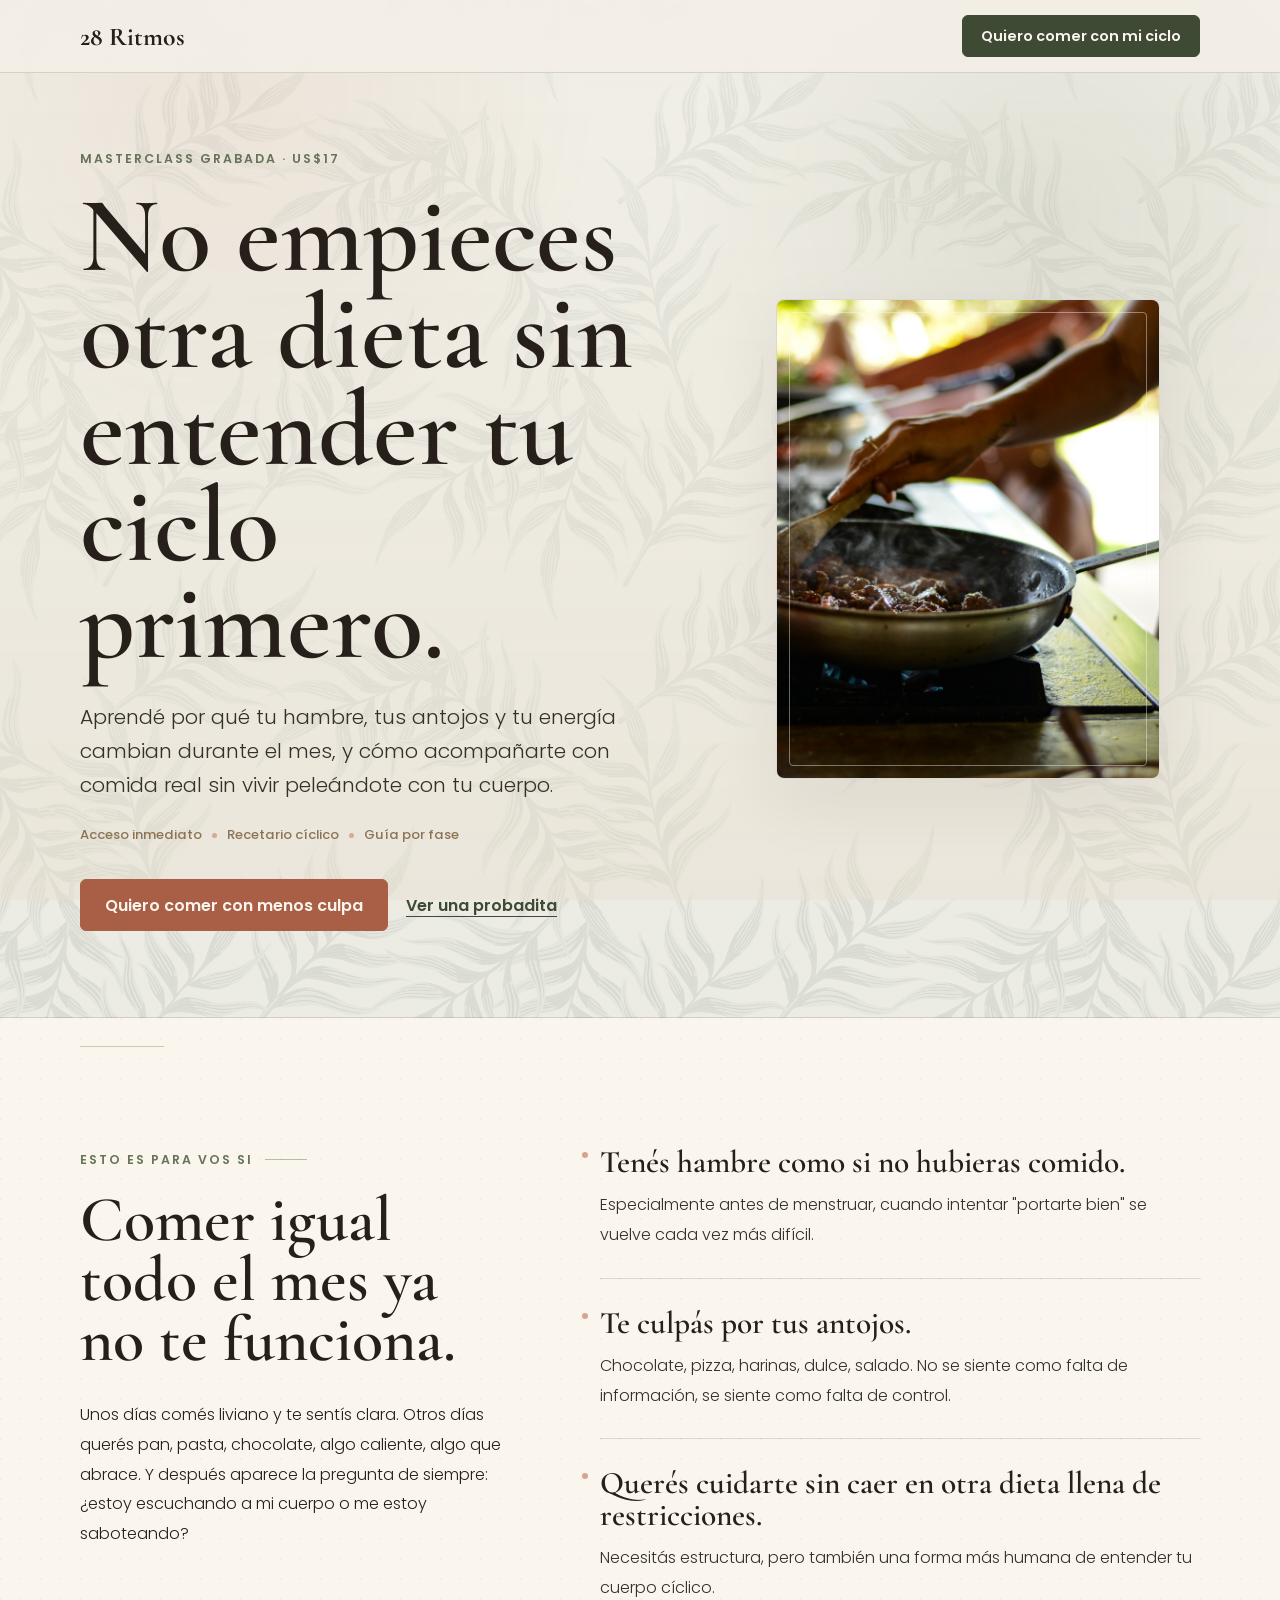
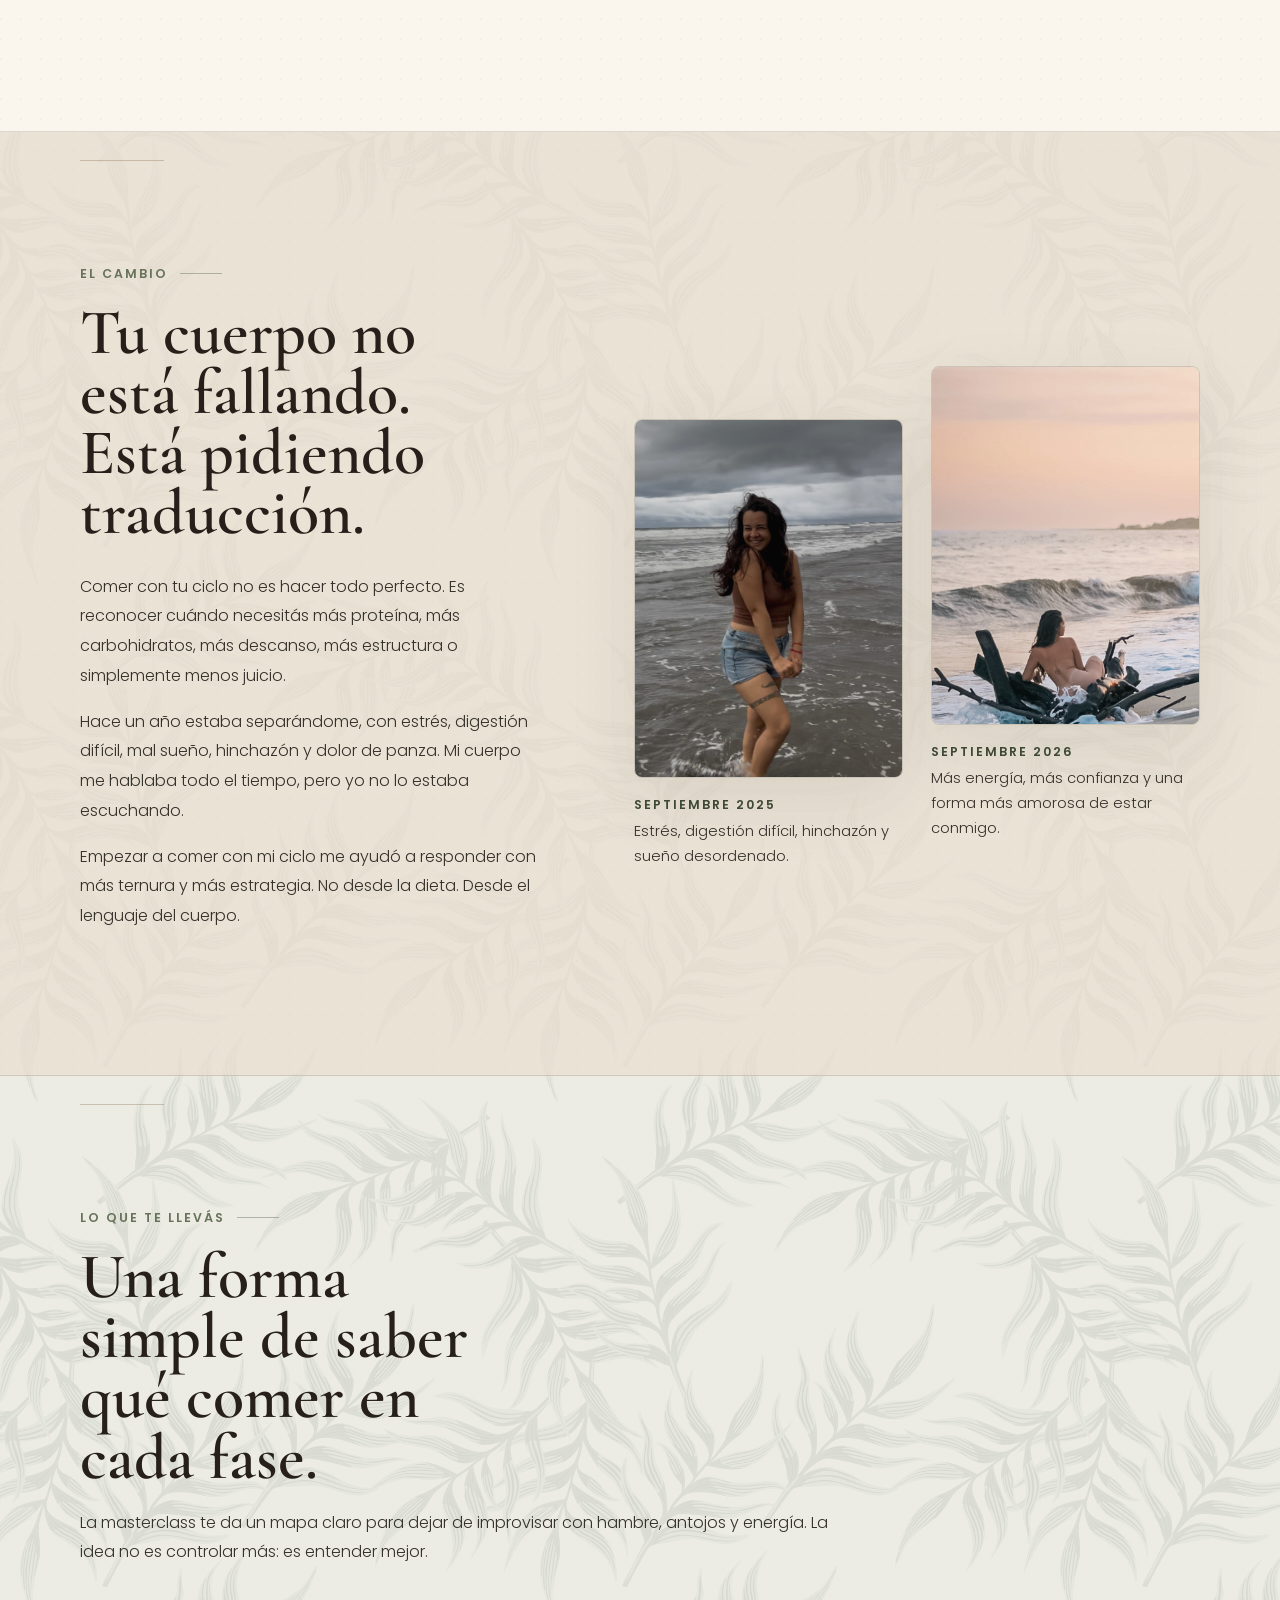
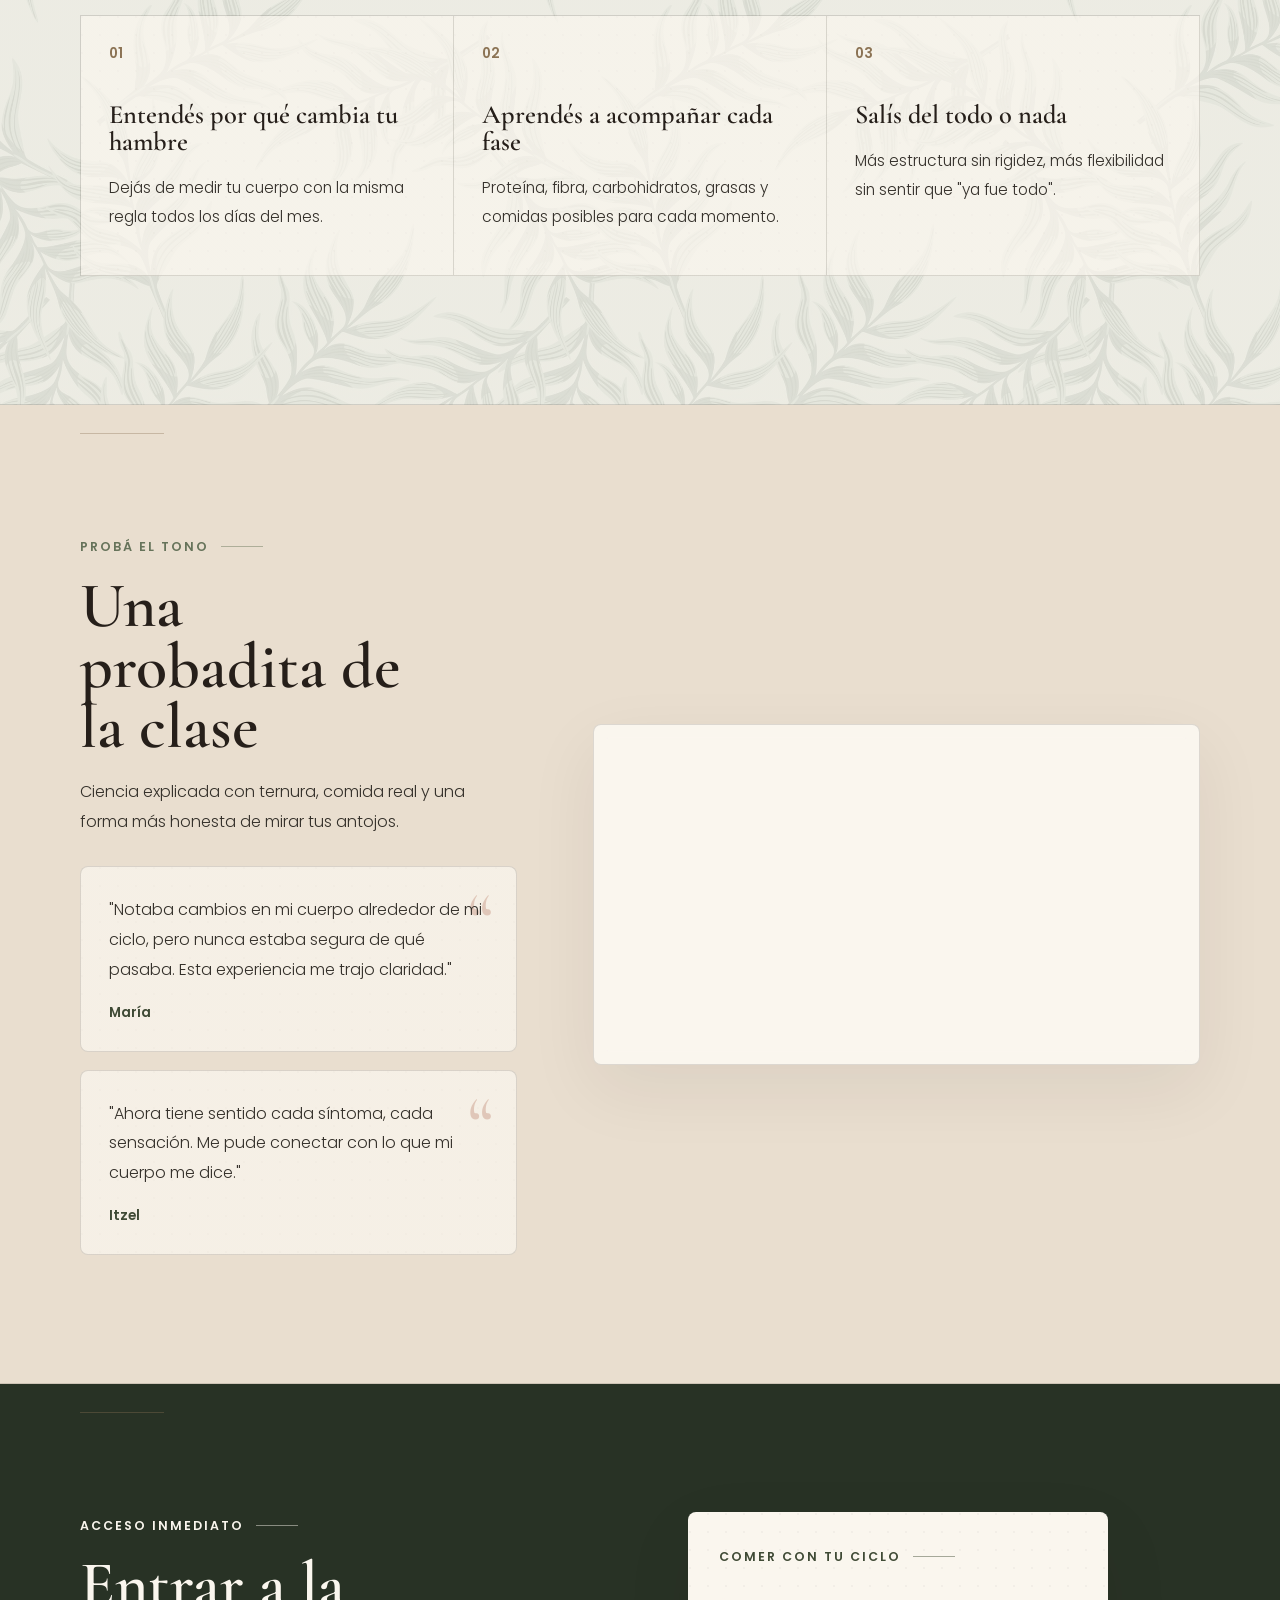
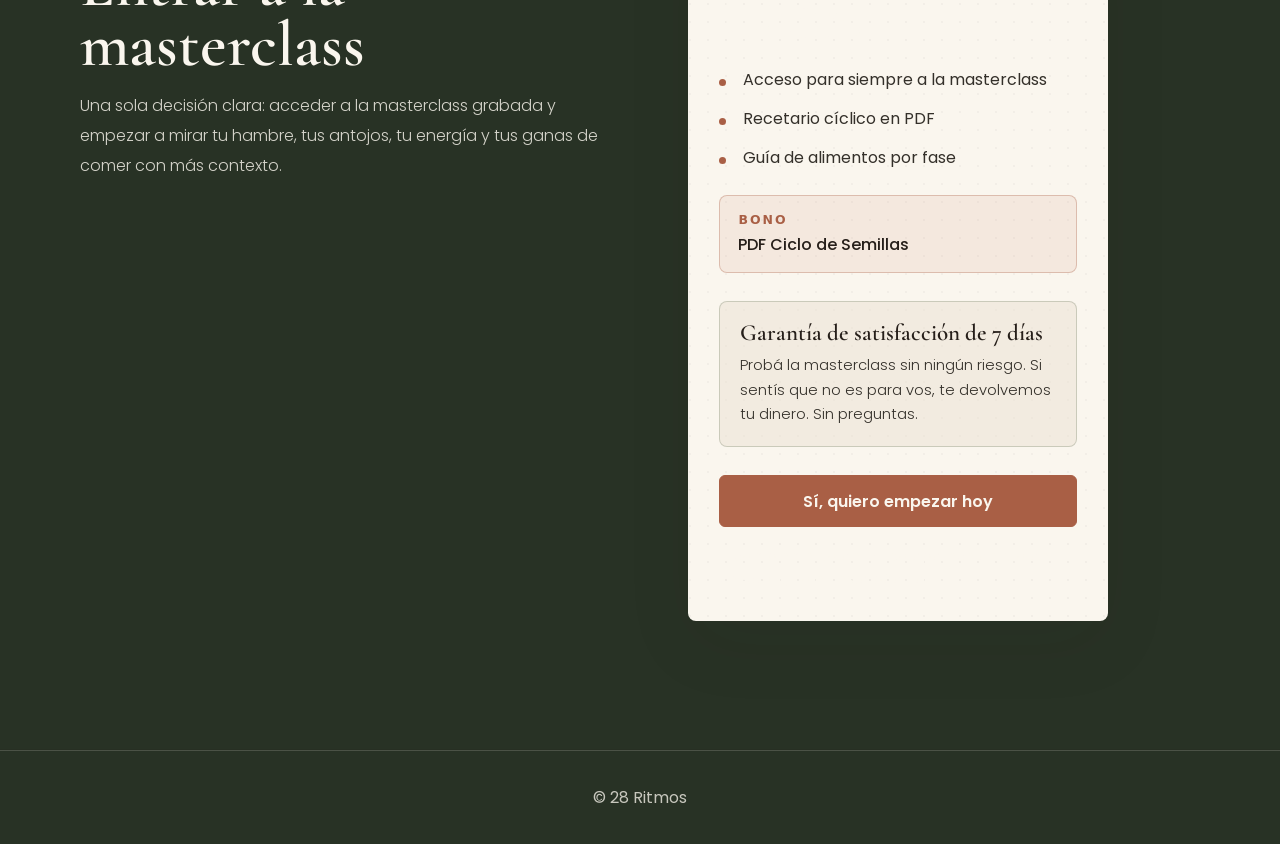
==== commit b1d7f4e1: "Polish masterclass landing details" ====
--- a/index.html
+++ b/index.html
@@ -68,11 +68,11 @@
             <p>Especialmente antes de menstruar, cuando intentar "portarte bien" se vuelve cada vez más difícil.</p>
           </article>
           <article>
-            <h3>Te culpás por antojos que vuelven todos los meses.</h3>
+            <h3>Te culpás por tus antojos.</h3>
             <p>Chocolate, pizza, harinas, dulce, salado. No se siente como falta de información, se siente como falta de control.</p>
           </article>
           <article>
-            <h3>Querés cuidarte sin caer en otra dieta rígida.</h3>
+            <h3>Querés cuidarte sin caer en otra dieta llena de restricciones.</h3>
             <p>Necesitás estructura, pero también una forma más humana de entender tu cuerpo cíclico.</p>
           </article>
         </div>
@@ -99,7 +99,7 @@
           <figure class="story-photo story-photo-after">
             <img src="imagenes/fla-playa-13.jpg" alt="Flavia sonriendo en la playa" />
             <figcaption>
-              <span>Julio 2026</span>
+              <span>Septiembre 2026</span>
               Más energía, más confianza y una forma más amorosa de estar conmigo.
             </figcaption>
           </figure>
--- a/styles.css
+++ b/styles.css
@@ -25,10 +25,10 @@
   margin: 0;
   font-family: "Poppins", system-ui, -apple-system, BlinkMacSystemFont, "Segoe UI", sans-serif;
   background:
-    radial-gradient(circle at 1px 1px, rgba(38, 31, 26, 0.035) 1px, transparent 0),
-    linear-gradient(rgba(38, 31, 26, 0.024) 1px, transparent 1px),
+    linear-gradient(rgba(243, 239, 231, 0.86), rgba(243, 239, 231, 0.86)),
+    url("texturas background website/fern-leaf-wallpaper-abstract-exotic-plant-seamless-pattern-tropical-palm-leaves-pattern-botanical-texture-vector.jpg"),
     var(--linen);
-  background-size: 18px 18px, 100% 42px;
+  background-size: auto, 520px 520px, auto;
   color: var(--dark-cacao);
   -webkit-font-smoothing: antialiased;
 }
@@ -39,8 +39,9 @@
   inset: 0;
   z-index: -1;
   background:
-    repeating-linear-gradient(90deg, rgba(139, 115, 84, 0.03) 0 1px, transparent 1px 72px),
-    repeating-linear-gradient(0deg, rgba(139, 115, 84, 0.025) 0 1px, transparent 1px 72px);
+    radial-gradient(circle at 18% 10%, rgba(201, 133, 107, 0.1), transparent 28%),
+    radial-gradient(circle at 82% 24%, rgba(102, 115, 90, 0.11), transparent 30%),
+    linear-gradient(rgba(250, 246, 238, 0.34), rgba(233, 222, 207, 0.42));
   pointer-events: none;
 }
 
@@ -771,7 +772,7 @@
 }
 
 .price {
-  margin: 0 0 18px;
+  margin: 0 0 8px;
   color: var(--dark-cacao);
   font-family: "Cormorant Garamond", Georgia, serif;
   font-size: 4rem;
@@ -781,7 +782,7 @@
 .checkout-card ul {
   list-style: none;
   padding: 0;
-  margin: 28px 0;
+  margin: 18px 0 24px;
   display: grid;
   gap: 14px;
 }
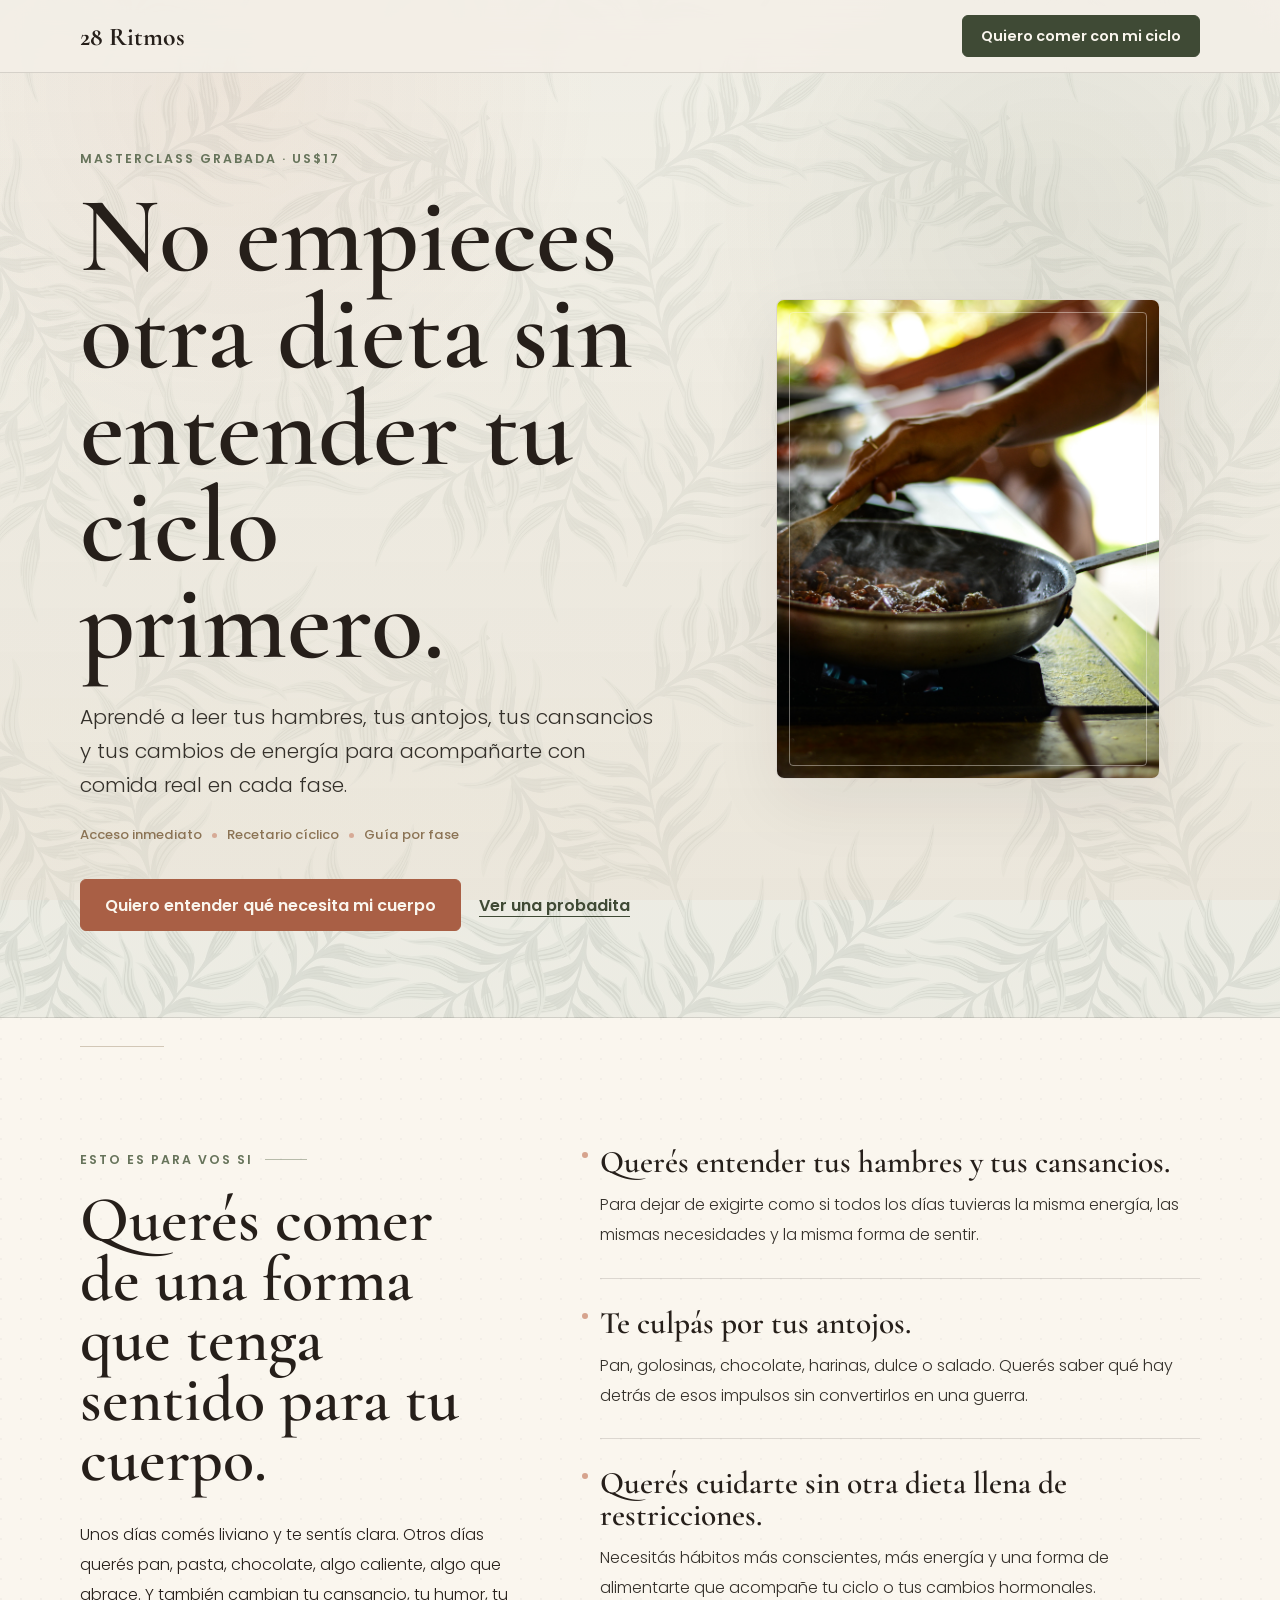
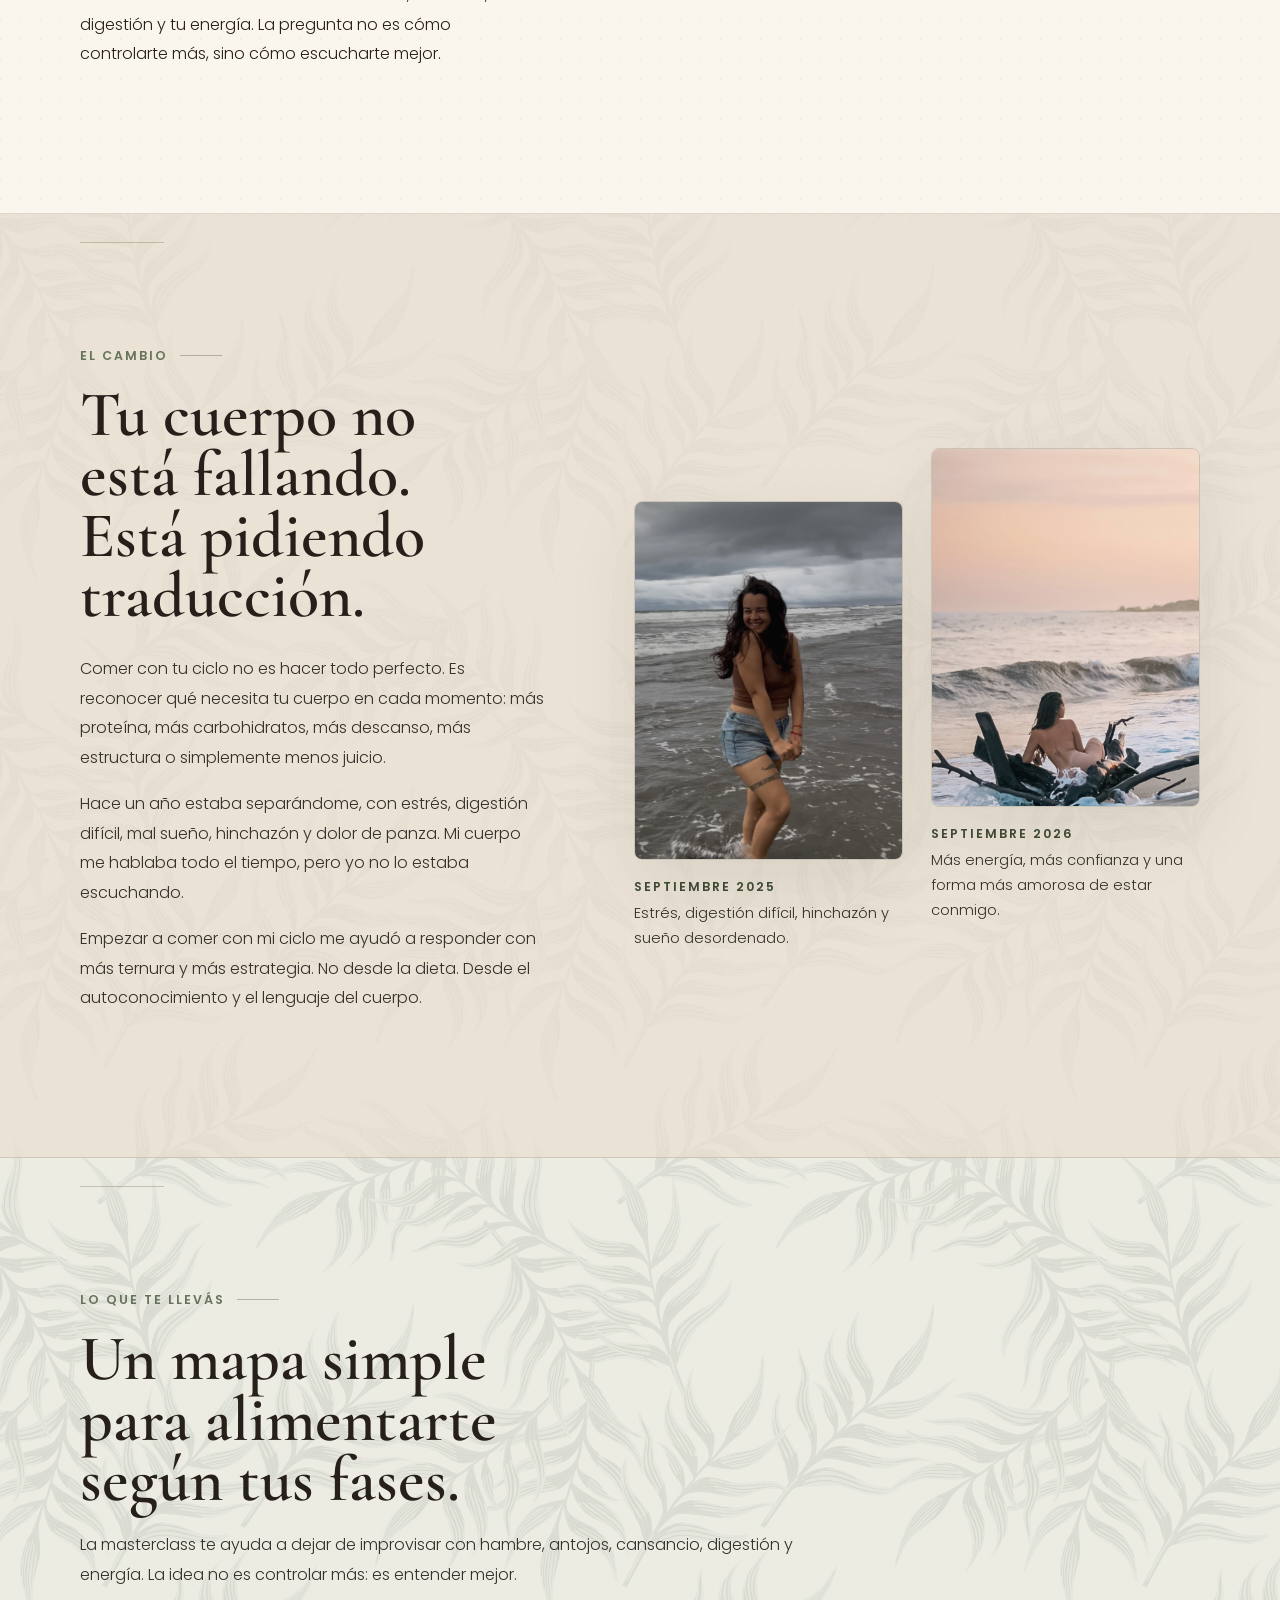
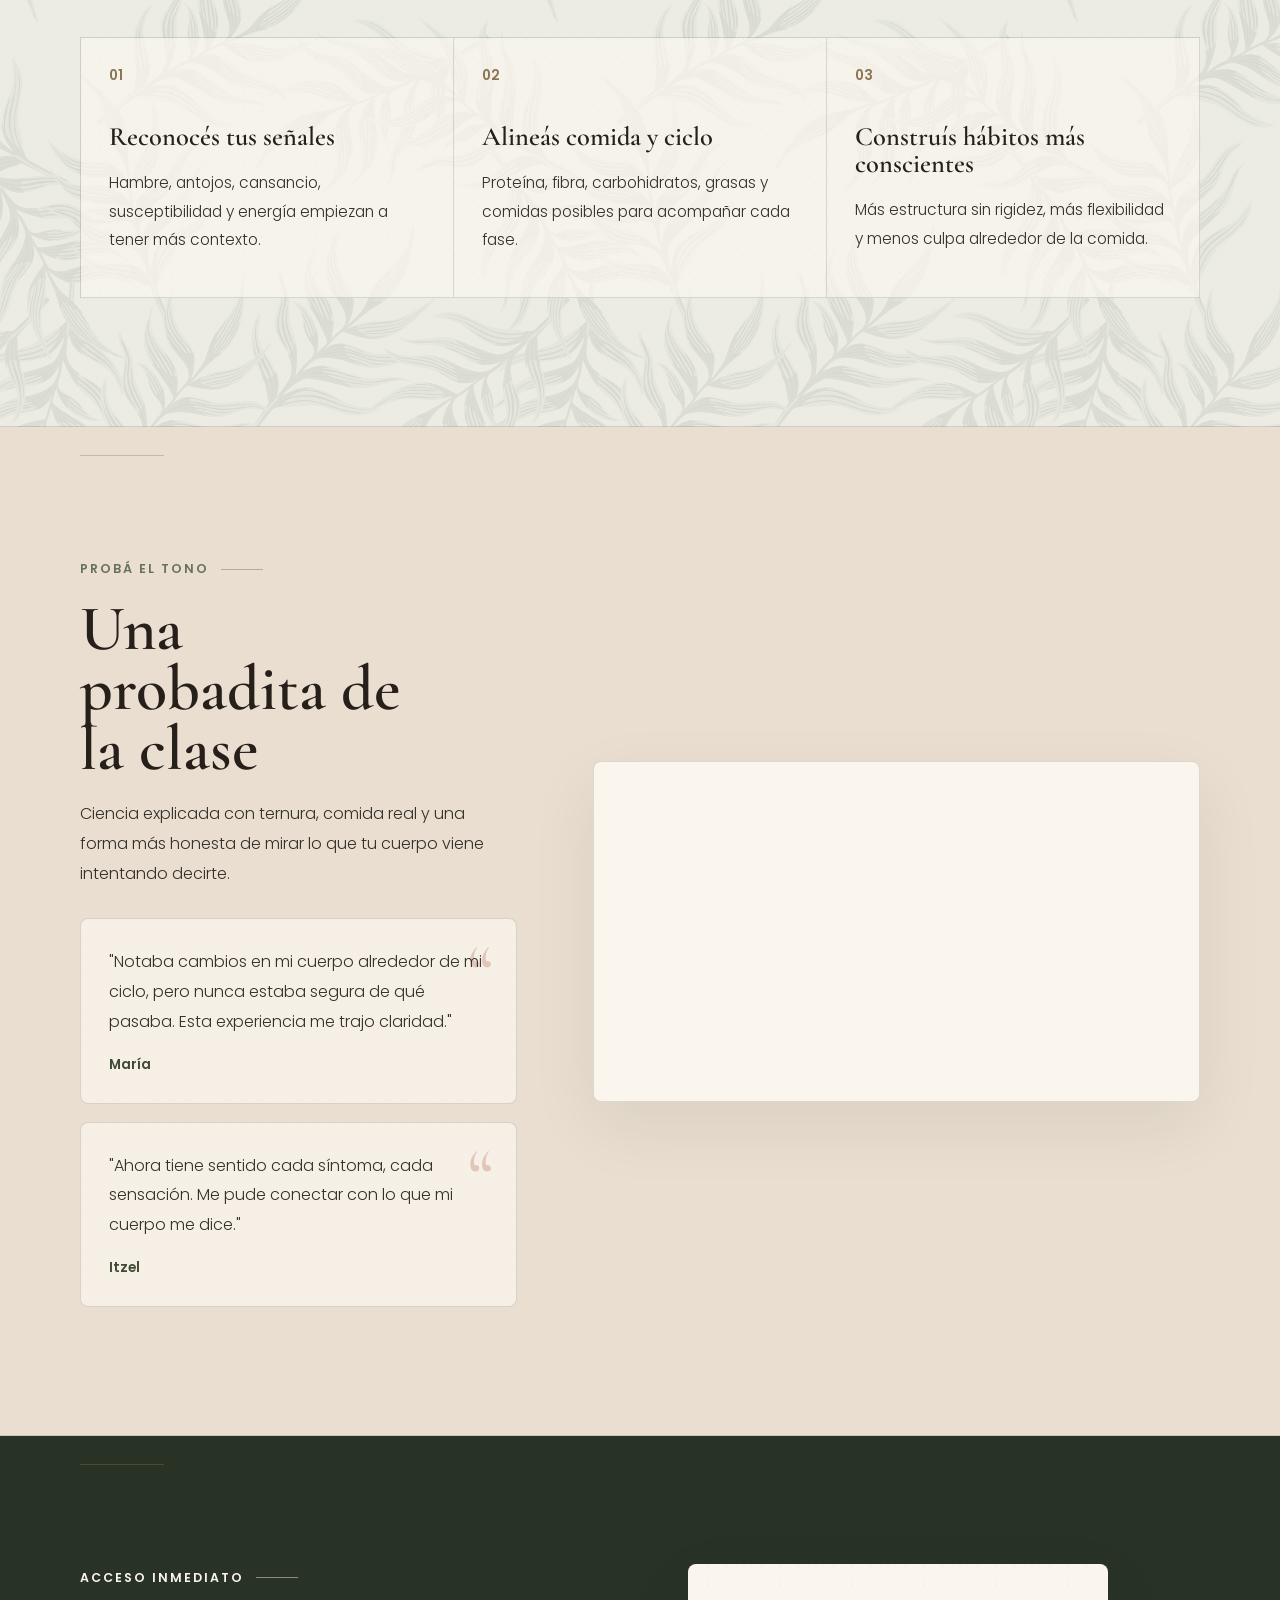
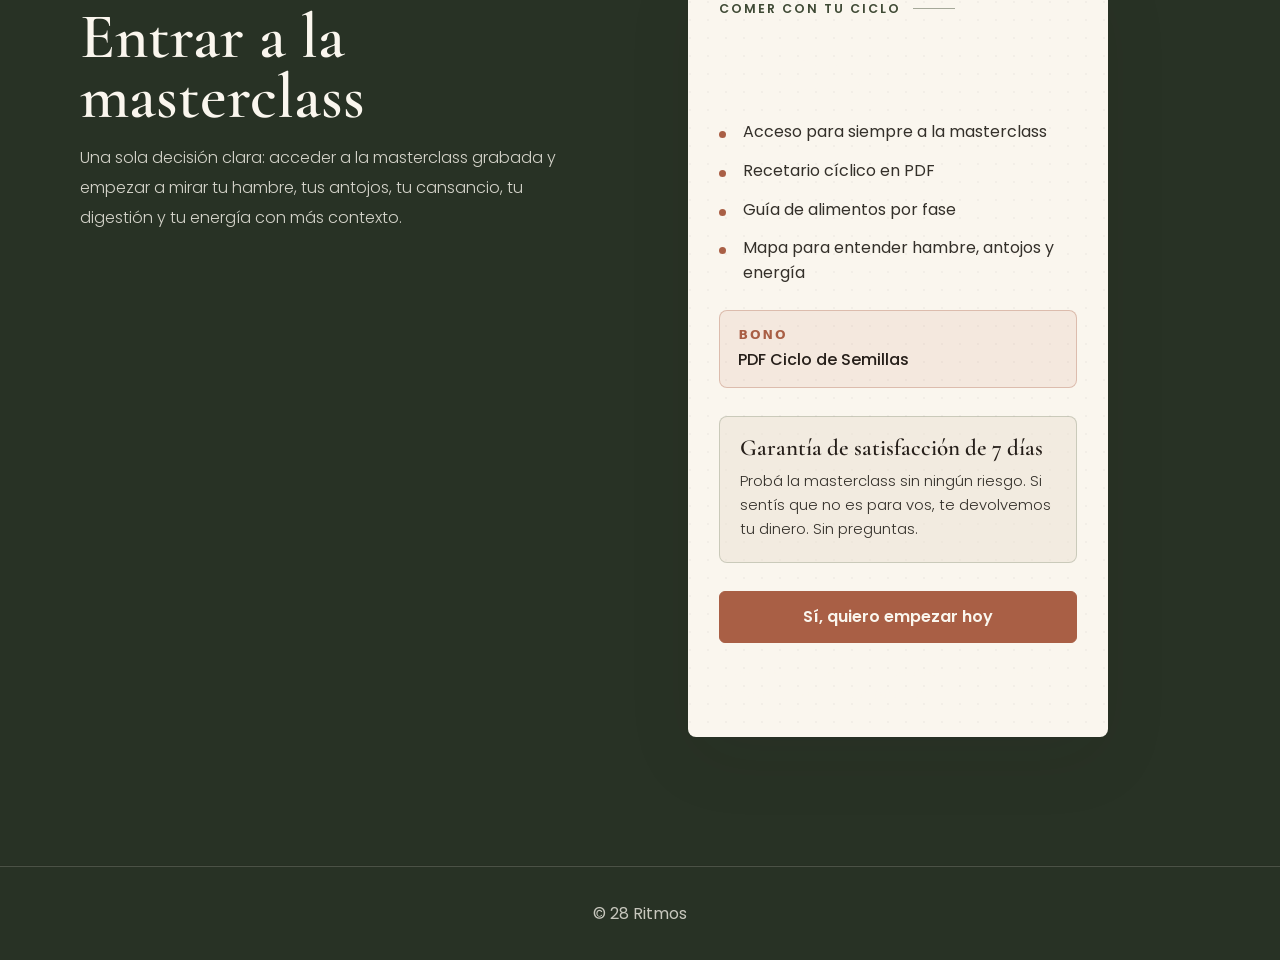
==== commit f9ec6eb4: "Update masterclass transformation copy" ====
--- a/index.html
+++ b/index.html
@@ -8,7 +8,28 @@
   <link rel="preconnect" href="https://fonts.gstatic.com" crossorigin>
   <link href="https://fonts.googleapis.com/css2?family=Cormorant+Garamond:wght@500;600;700&family=Poppins:wght@300;400;500;600&display=swap" rel="stylesheet">
   <link rel="stylesheet" href="styles.css" />
-  <script src="https://t.contentsquare.net/uxa/dbc3b6485db38.js" defer></script>
+  <!-- Contentsquare / Hotjar tracking tag -->
+  <script>
+    (function () {
+      window._uxa = window._uxa || [];
+      if (typeof CS_CONF === "undefined") {
+        window._uxa.push([
+          "setPath",
+          window.location.pathname + window.location.hash.replace("#", "?__")
+        ]);
+        var mt = document.createElement("script");
+        mt.type = "text/javascript";
+        mt.async = true;
+        mt.src = "https://t.contentsquare.net/uxa/dbc3b6485db38.js";
+        document.getElementsByTagName("head")[0].appendChild(mt);
+      } else {
+        window._uxa.push([
+          "trackPageview",
+          window.location.pathname + window.location.hash.replace("#", "?__")
+        ]);
+      }
+    })();
+  </script>
   <script>
     !function(f,b,e,v,n,t,s)
     {if(f.fbq)return;n=f.fbq=function(){n.callMethod?
@@ -37,14 +58,14 @@
         <div class="hero-copy">
           <p class="eyebrow">Masterclass grabada · US$17</p>
           <h1>No empieces otra dieta sin entender tu ciclo primero.</h1>
-          <p class="lead">Aprendé por qué tu hambre, tus antojos y tu energía cambian durante el mes, y cómo acompañarte con comida real sin vivir peleándote con tu cuerpo.</p>
+          <p class="lead">Aprendé a leer tus hambres, tus antojos, tus cansancios y tus cambios de energía para acompañarte con comida real en cada fase.</p>
           <div class="hero-meta" aria-label="Detalles de la masterclass">
             <span>Acceso inmediato</span>
             <span>Recetario cíclico</span>
             <span>Guía por fase</span>
           </div>
           <div class="hero-actions">
-            <a class="btn primary" href="#checkout">Quiero comer con menos culpa</a>
+            <a class="btn primary" href="#checkout">Quiero entender qué necesita mi cuerpo</a>
             <a class="text-link" href="#video">Ver una probadita</a>
           </div>
         </div>
@@ -59,21 +80,21 @@
       <div class="container split-grid">
         <div>
           <p class="chapter-kicker">Esto es para vos si</p>
-          <h2>Comer igual todo el mes ya no te funciona.</h2>
-          <p>Unos días comés liviano y te sentís clara. Otros días querés pan, pasta, chocolate, algo caliente, algo que abrace. Y después aparece la pregunta de siempre: ¿estoy escuchando a mi cuerpo o me estoy saboteando?</p>
+          <h2>Querés comer de una forma que tenga sentido para tu cuerpo.</h2>
+          <p>Unos días comés liviano y te sentís clara. Otros días querés pan, pasta, chocolate, algo caliente, algo que abrace. Y también cambian tu cansancio, tu humor, tu digestión y tu energía. La pregunta no es cómo controlarte más, sino cómo escucharte mejor.</p>
         </div>
         <div class="pain-list" aria-label="Dolores comunes de alimentación y ciclo">
           <article>
-            <h3>Tenés hambre como si no hubieras comido.</h3>
-            <p>Especialmente antes de menstruar, cuando intentar "portarte bien" se vuelve cada vez más difícil.</p>
+            <h3>Querés entender tus hambres y tus cansancios.</h3>
+            <p>Para dejar de exigirte como si todos los días tuvieras la misma energía, las mismas necesidades y la misma forma de sentir.</p>
           </article>
           <article>
             <h3>Te culpás por tus antojos.</h3>
-            <p>Chocolate, pizza, harinas, dulce, salado. No se siente como falta de información, se siente como falta de control.</p>
-          </article>
-          <article>
-            <h3>Querés cuidarte sin caer en otra dieta llena de restricciones.</h3>
-            <p>Necesitás estructura, pero también una forma más humana de entender tu cuerpo cíclico.</p>
+            <p>Pan, golosinas, chocolate, harinas, dulce o salado. Querés saber qué hay detrás de esos impulsos sin convertirlos en una guerra.</p>
+          </article>
+          <article>
+            <h3>Querés cuidarte sin otra dieta llena de restricciones.</h3>
+            <p>Necesitás hábitos más conscientes, más energía y una forma de alimentarte que acompañe tu ciclo o tus cambios hormonales.</p>
           </article>
         </div>
       </div>
@@ -84,9 +105,9 @@
         <div class="body-story-copy">
           <p class="section-label">El cambio</p>
           <h2>Tu cuerpo no está fallando. Está pidiendo traducción.</h2>
-          <p>Comer con tu ciclo no es hacer todo perfecto. Es reconocer cuándo necesitás más proteína, más carbohidratos, más descanso, más estructura o simplemente menos juicio.</p>
+          <p>Comer con tu ciclo no es hacer todo perfecto. Es reconocer qué necesita tu cuerpo en cada momento: más proteína, más carbohidratos, más descanso, más estructura o simplemente menos juicio.</p>
           <p>Hace un año estaba separándome, con estrés, digestión difícil, mal sueño, hinchazón y dolor de panza. Mi cuerpo me hablaba todo el tiempo, pero yo no lo estaba escuchando.</p>
-          <p>Empezar a comer con mi ciclo me ayudó a responder con más ternura y más estrategia. No desde la dieta. Desde el lenguaje del cuerpo.</p>
+          <p>Empezar a comer con mi ciclo me ayudó a responder con más ternura y más estrategia. No desde la dieta. Desde el autoconocimiento y el lenguaje del cuerpo.</p>
         </div>
         <div class="body-story-photos" aria-label="Historia personal de Flavia">
           <figure class="story-photo story-photo-before">
@@ -111,25 +132,25 @@
       <div class="container offer-flow">
         <div class="section-heading">
           <p class="section-label">Lo que te llevás</p>
-          <h2>Una forma simple de saber qué comer en cada fase.</h2>
-          <p class="muted">La masterclass te da un mapa claro para dejar de improvisar con hambre, antojos y energía. La idea no es controlar más: es entender mejor.</p>
+          <h2>Un mapa simple para alimentarte según tus fases.</h2>
+          <p class="muted">La masterclass te ayuda a dejar de improvisar con hambre, antojos, cansancio, digestión y energía. La idea no es controlar más: es entender mejor.</p>
         </div>
 
         <div class="modules">
           <article>
             <span>01</span>
-            <h3>Entendés por qué cambia tu hambre</h3>
-            <p>Dejás de medir tu cuerpo con la misma regla todos los días del mes.</p>
+            <h3>Reconocés tus señales</h3>
+            <p>Hambre, antojos, cansancio, susceptibilidad y energía empiezan a tener más contexto.</p>
           </article>
           <article>
             <span>02</span>
-            <h3>Aprendés a acompañar cada fase</h3>
-            <p>Proteína, fibra, carbohidratos, grasas y comidas posibles para cada momento.</p>
+            <h3>Alineás comida y ciclo</h3>
+            <p>Proteína, fibra, carbohidratos, grasas y comidas posibles para acompañar cada fase.</p>
           </article>
           <article>
             <span>03</span>
-            <h3>Salís del todo o nada</h3>
-            <p>Más estructura sin rigidez, más flexibilidad sin sentir que "ya fue todo".</p>
+            <h3>Construís hábitos más conscientes</h3>
+            <p>Más estructura sin rigidez, más flexibilidad y menos culpa alrededor de la comida.</p>
           </article>
         </div>
       </div>
@@ -140,7 +161,7 @@
         <div>
           <p class="section-label">Probá el tono</p>
           <h2>Una probadita de la clase</h2>
-          <p class="muted">Ciencia explicada con ternura, comida real y una forma más honesta de mirar tus antojos.</p>
+          <p class="muted">Ciencia explicada con ternura, comida real y una forma más honesta de mirar lo que tu cuerpo viene intentando decirte.</p>
           <div class="testimonial-grid compact-testimonials">
             <article class="testimonial-card">
               <p>"Notaba cambios en mi cuerpo alrededor de mi ciclo, pero nunca estaba segura de qué pasaba. Esta experiencia me trajo claridad."</p>
@@ -163,7 +184,7 @@
         <div>
           <p class="section-label">Acceso inmediato</p>
           <h2>Entrar a la masterclass</h2>
-          <p>Una sola decisión clara: acceder a la masterclass grabada y empezar a mirar tu hambre, tus antojos, tu energía y tus ganas de comer con más contexto.</p>
+          <p>Una sola decisión clara: acceder a la masterclass grabada y empezar a mirar tu hambre, tus antojos, tu cansancio, tu digestión y tu energía con más contexto.</p>
         </div>
         <div class="checkout-card">
           <p class="offer-label">Comer con tu ciclo</p>
@@ -172,6 +193,7 @@
             <li>Acceso para siempre a la masterclass</li>
             <li>Recetario cíclico en PDF</li>
             <li>Guía de alimentos por fase</li>
+            <li>Mapa para entender hambre, antojos y energía</li>
           </ul>
           <div class="bonus-note">
             <span>Bono</span>
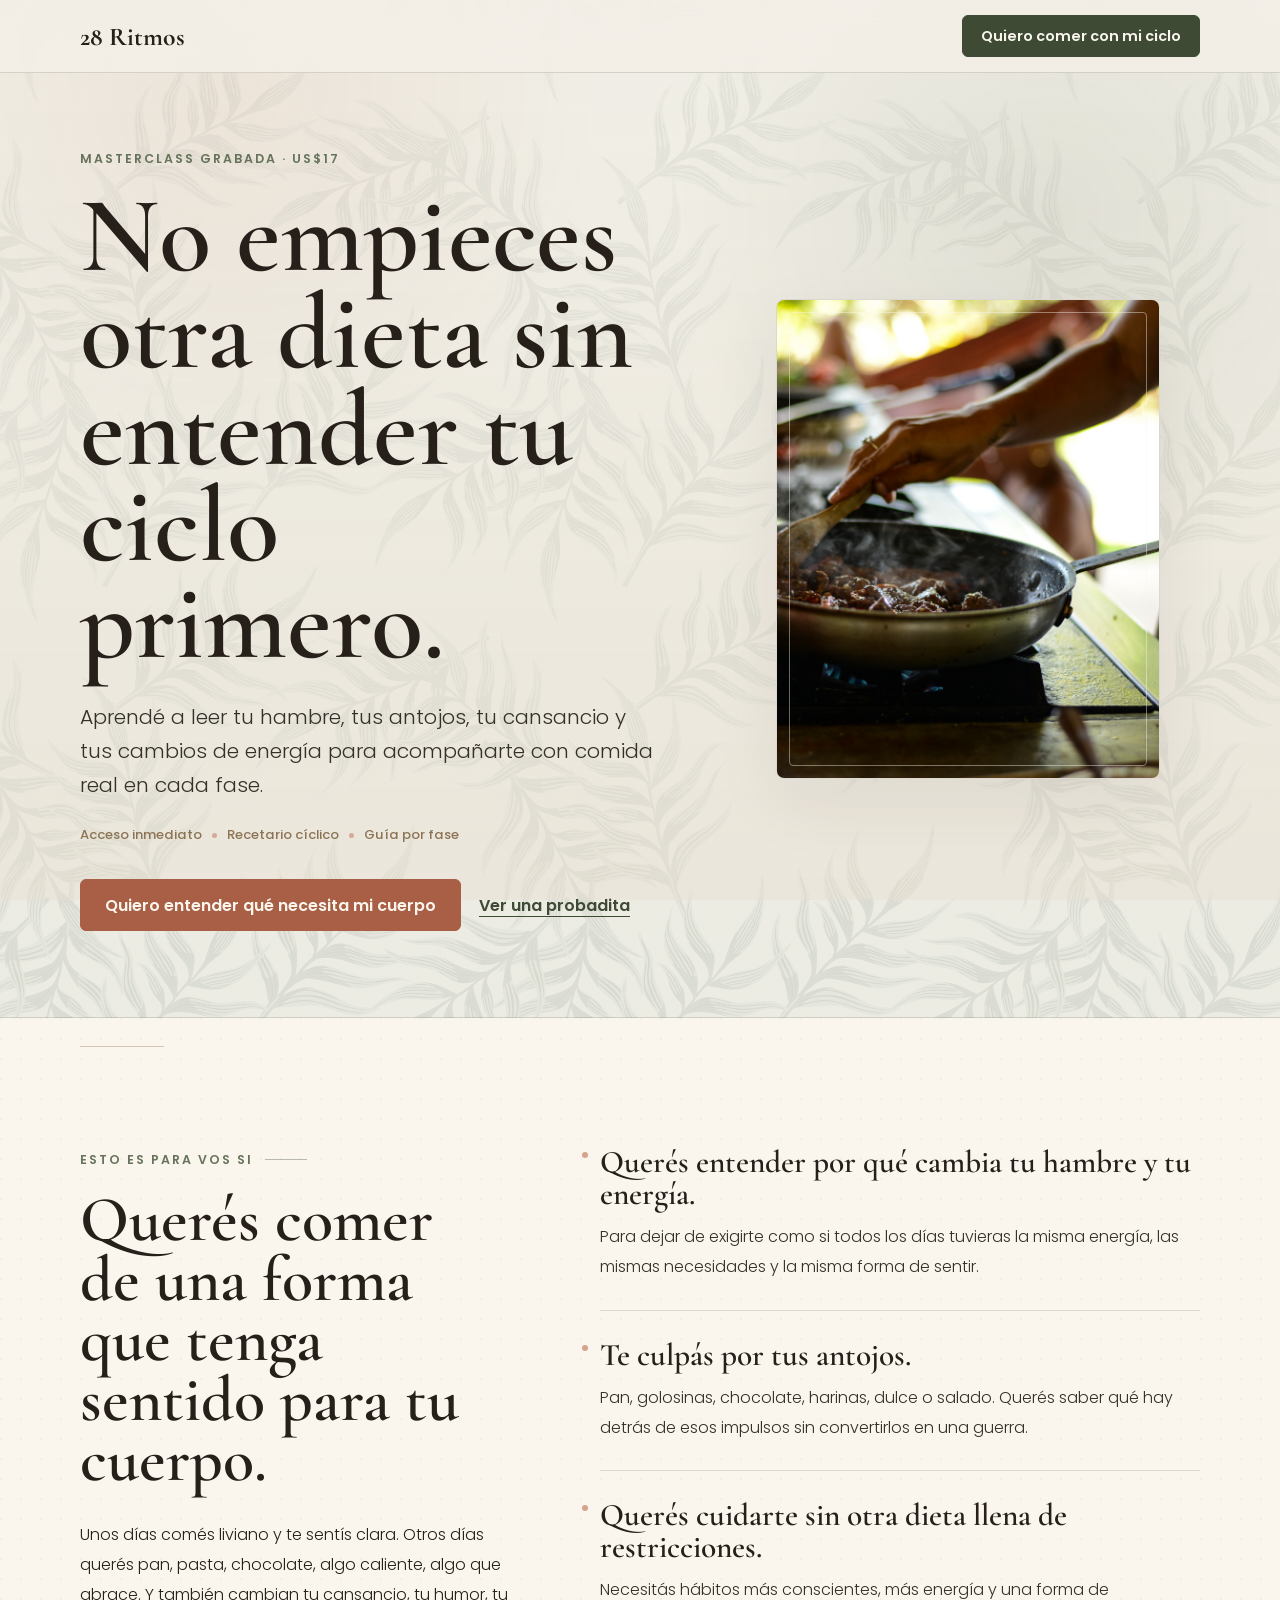
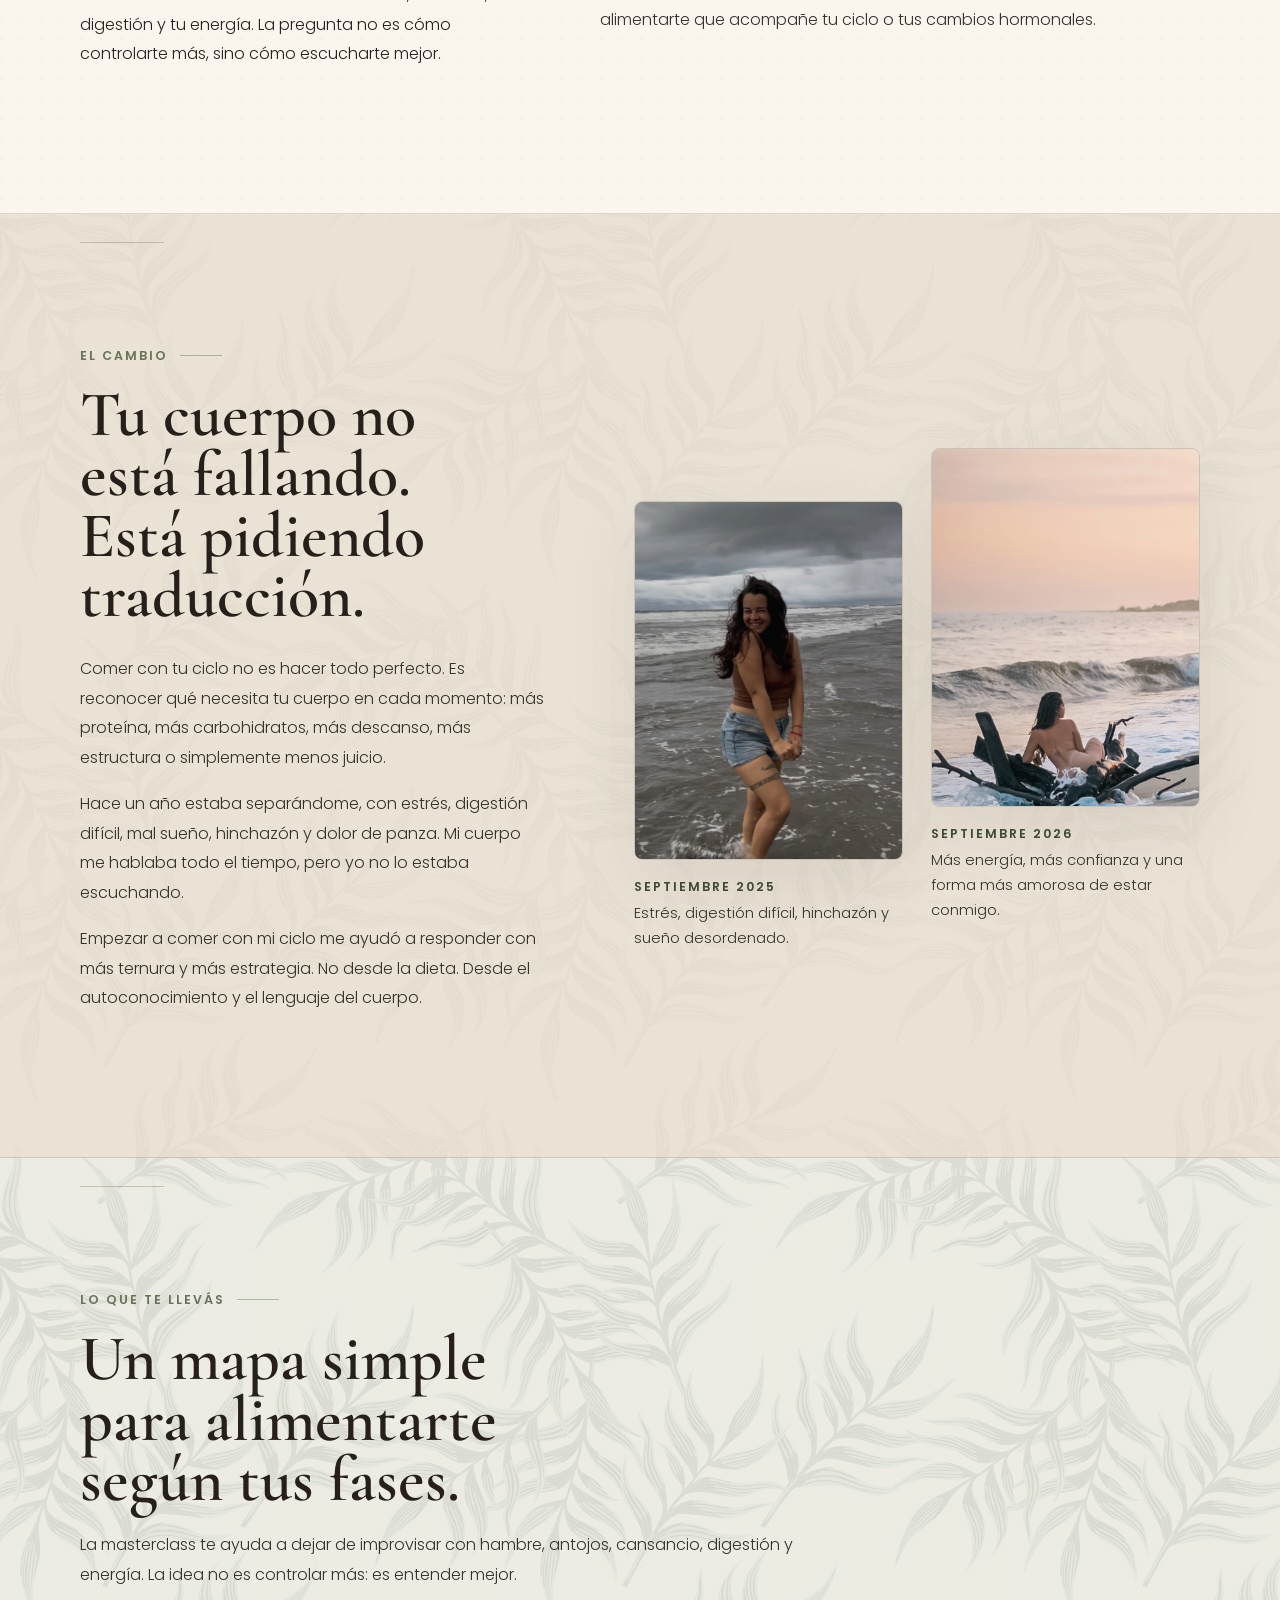
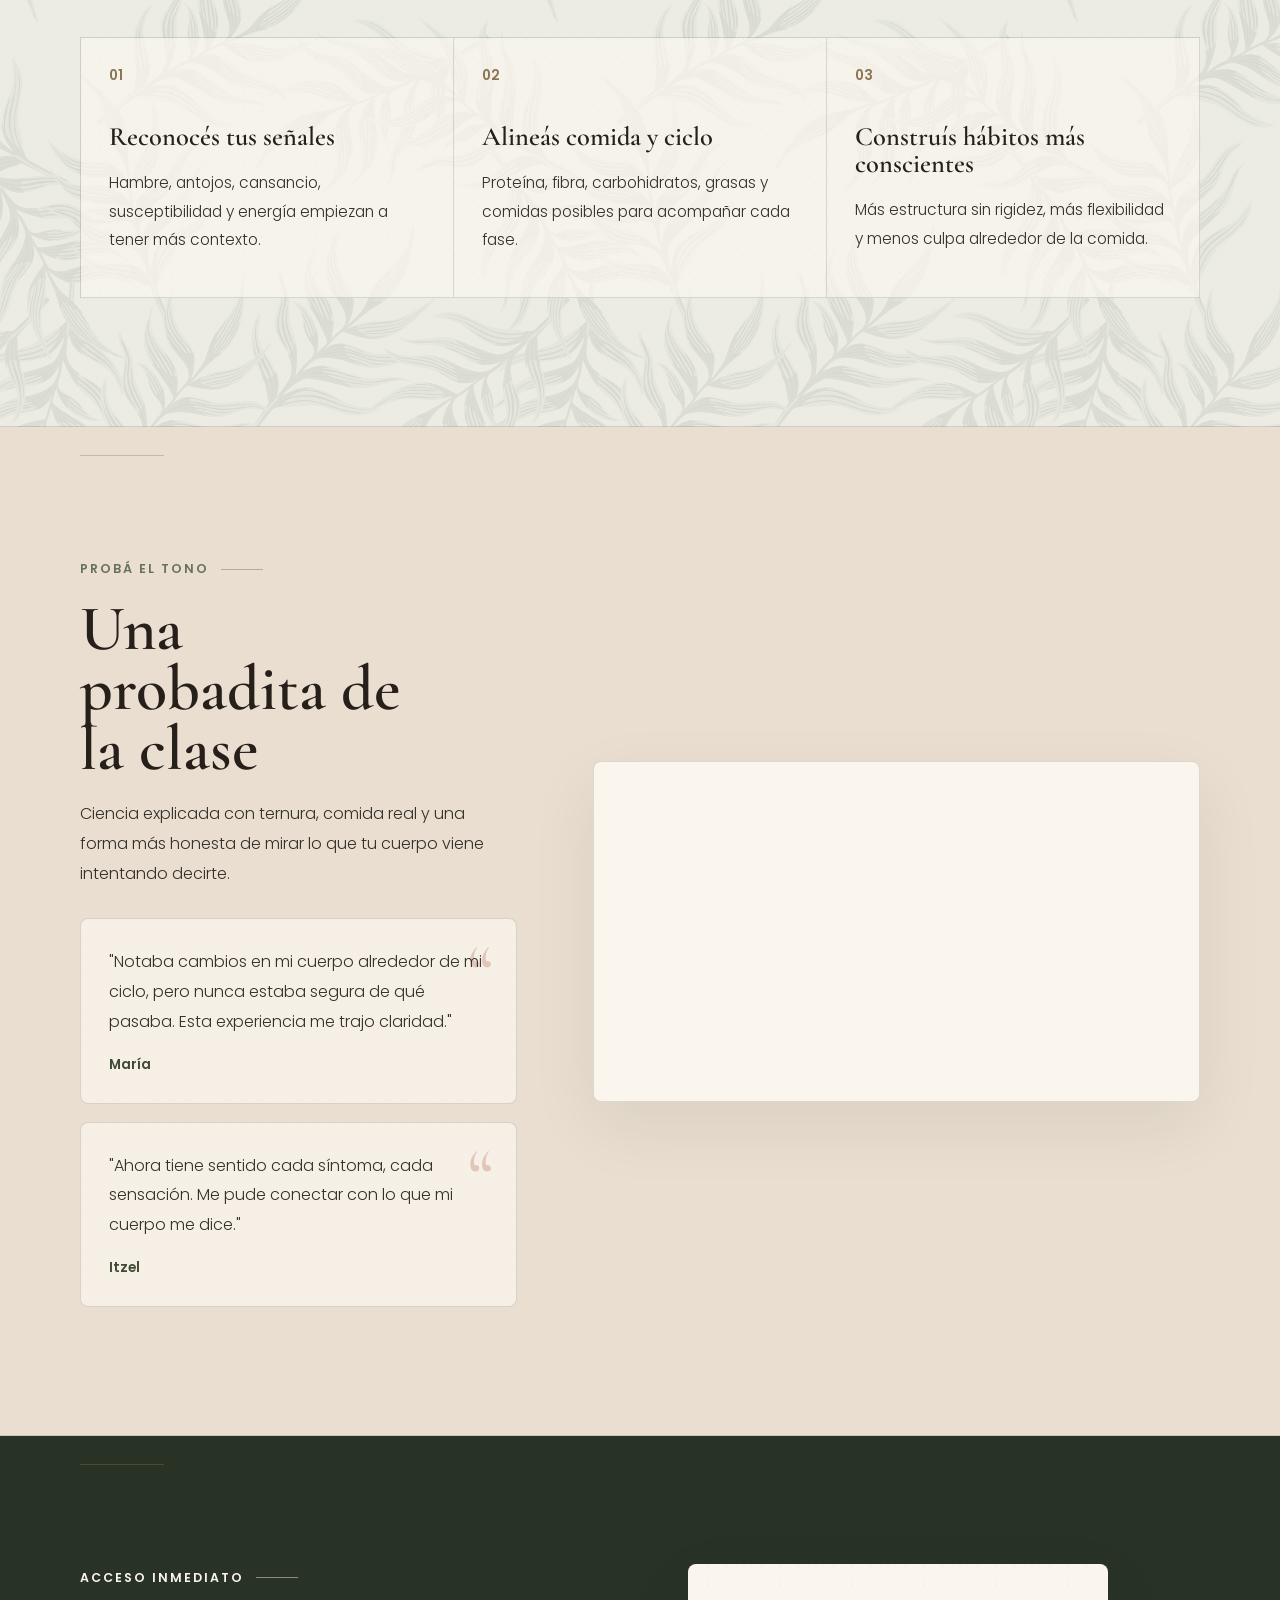
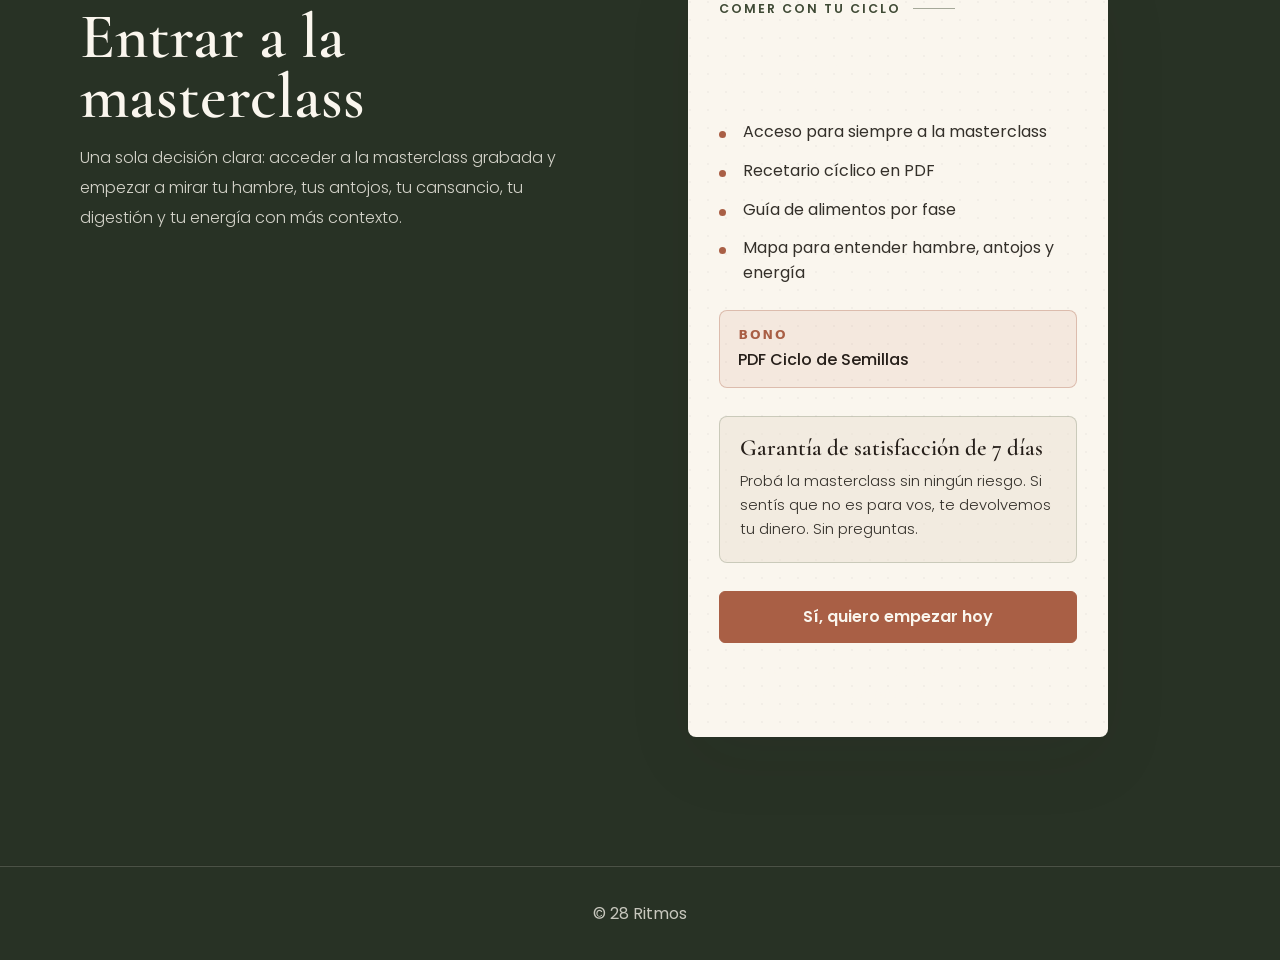
==== commit 22d08e9c: "Naturalize masterclass copy phrasing" ====
--- a/index.html
+++ b/index.html
@@ -58,7 +58,7 @@
         <div class="hero-copy">
           <p class="eyebrow">Masterclass grabada · US$17</p>
           <h1>No empieces otra dieta sin entender tu ciclo primero.</h1>
-          <p class="lead">Aprendé a leer tus hambres, tus antojos, tus cansancios y tus cambios de energía para acompañarte con comida real en cada fase.</p>
+          <p class="lead">Aprendé a leer tu hambre, tus antojos, tu cansancio y tus cambios de energía para acompañarte con comida real en cada fase.</p>
           <div class="hero-meta" aria-label="Detalles de la masterclass">
             <span>Acceso inmediato</span>
             <span>Recetario cíclico</span>
@@ -85,7 +85,7 @@
         </div>
         <div class="pain-list" aria-label="Dolores comunes de alimentación y ciclo">
           <article>
-            <h3>Querés entender tus hambres y tus cansancios.</h3>
+            <h3>Querés entender por qué cambia tu hambre y tu energía.</h3>
             <p>Para dejar de exigirte como si todos los días tuvieras la misma energía, las mismas necesidades y la misma forma de sentir.</p>
           </article>
           <article>
